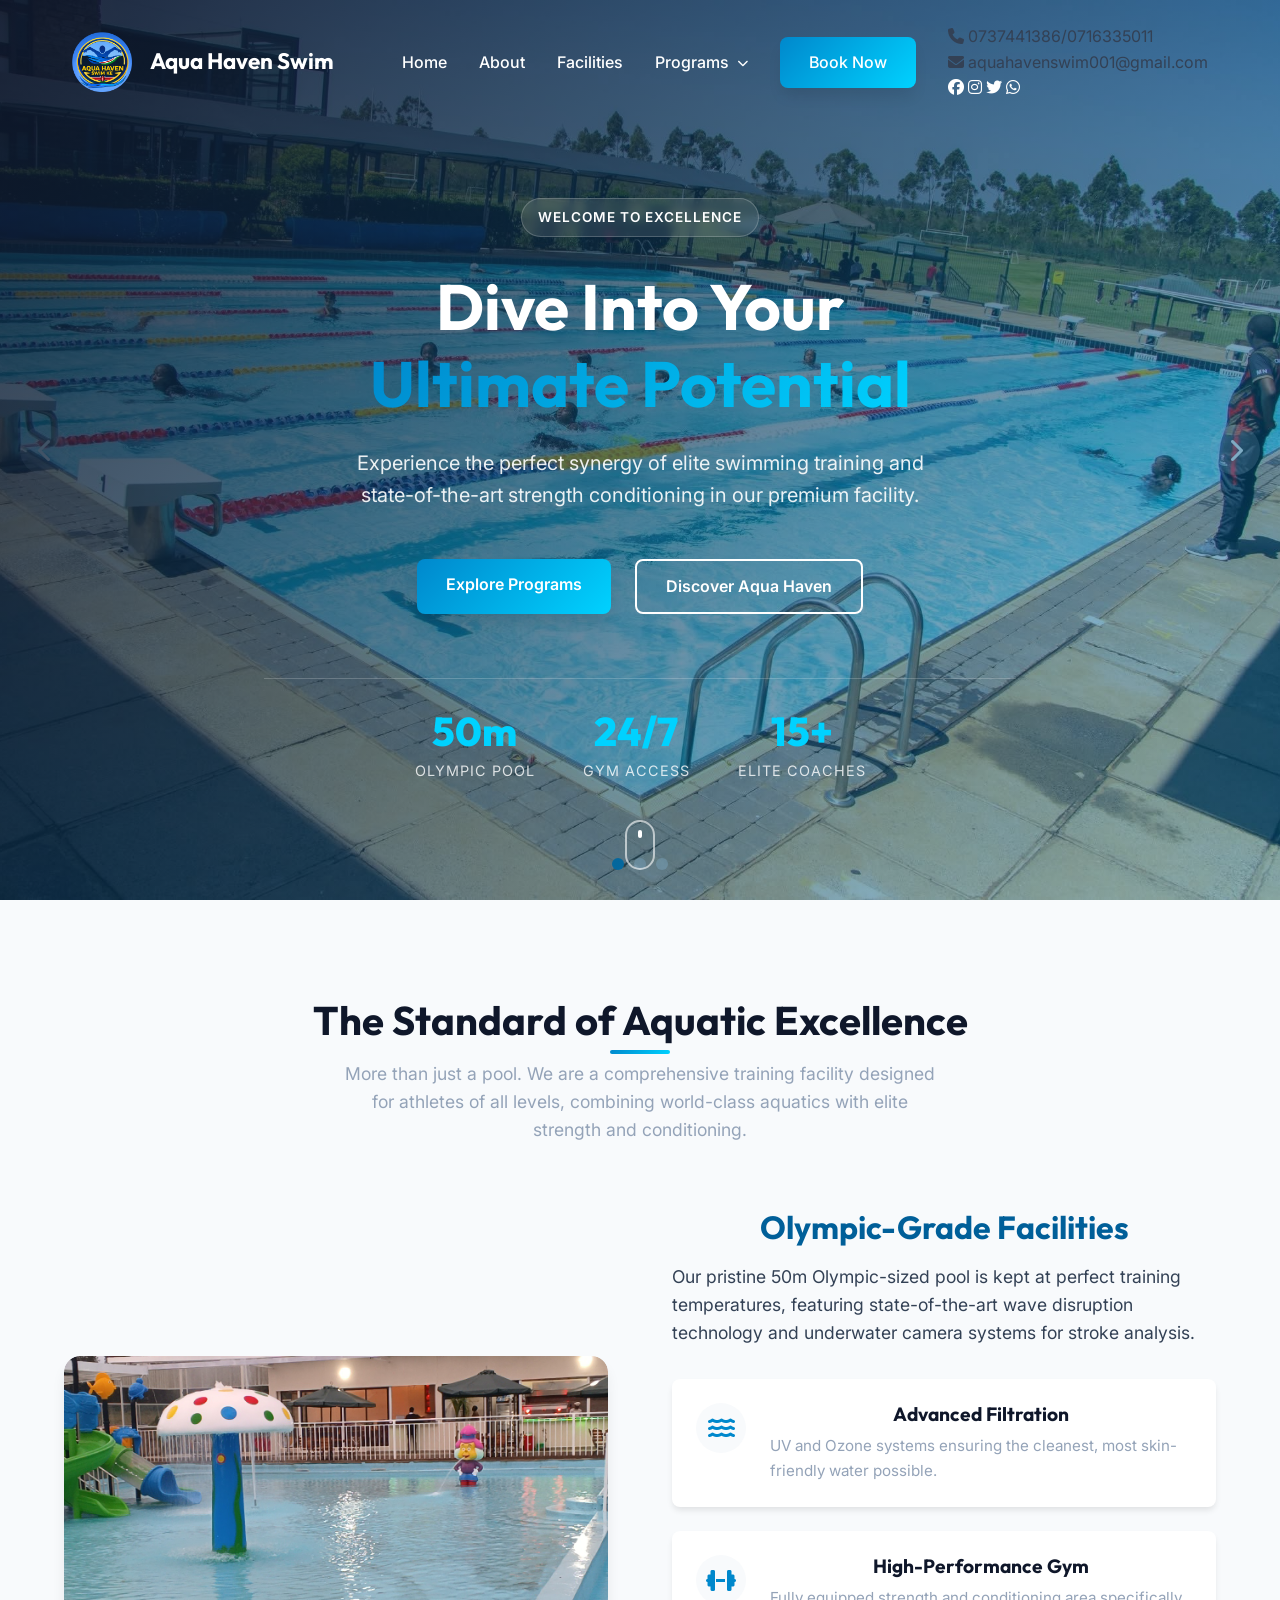
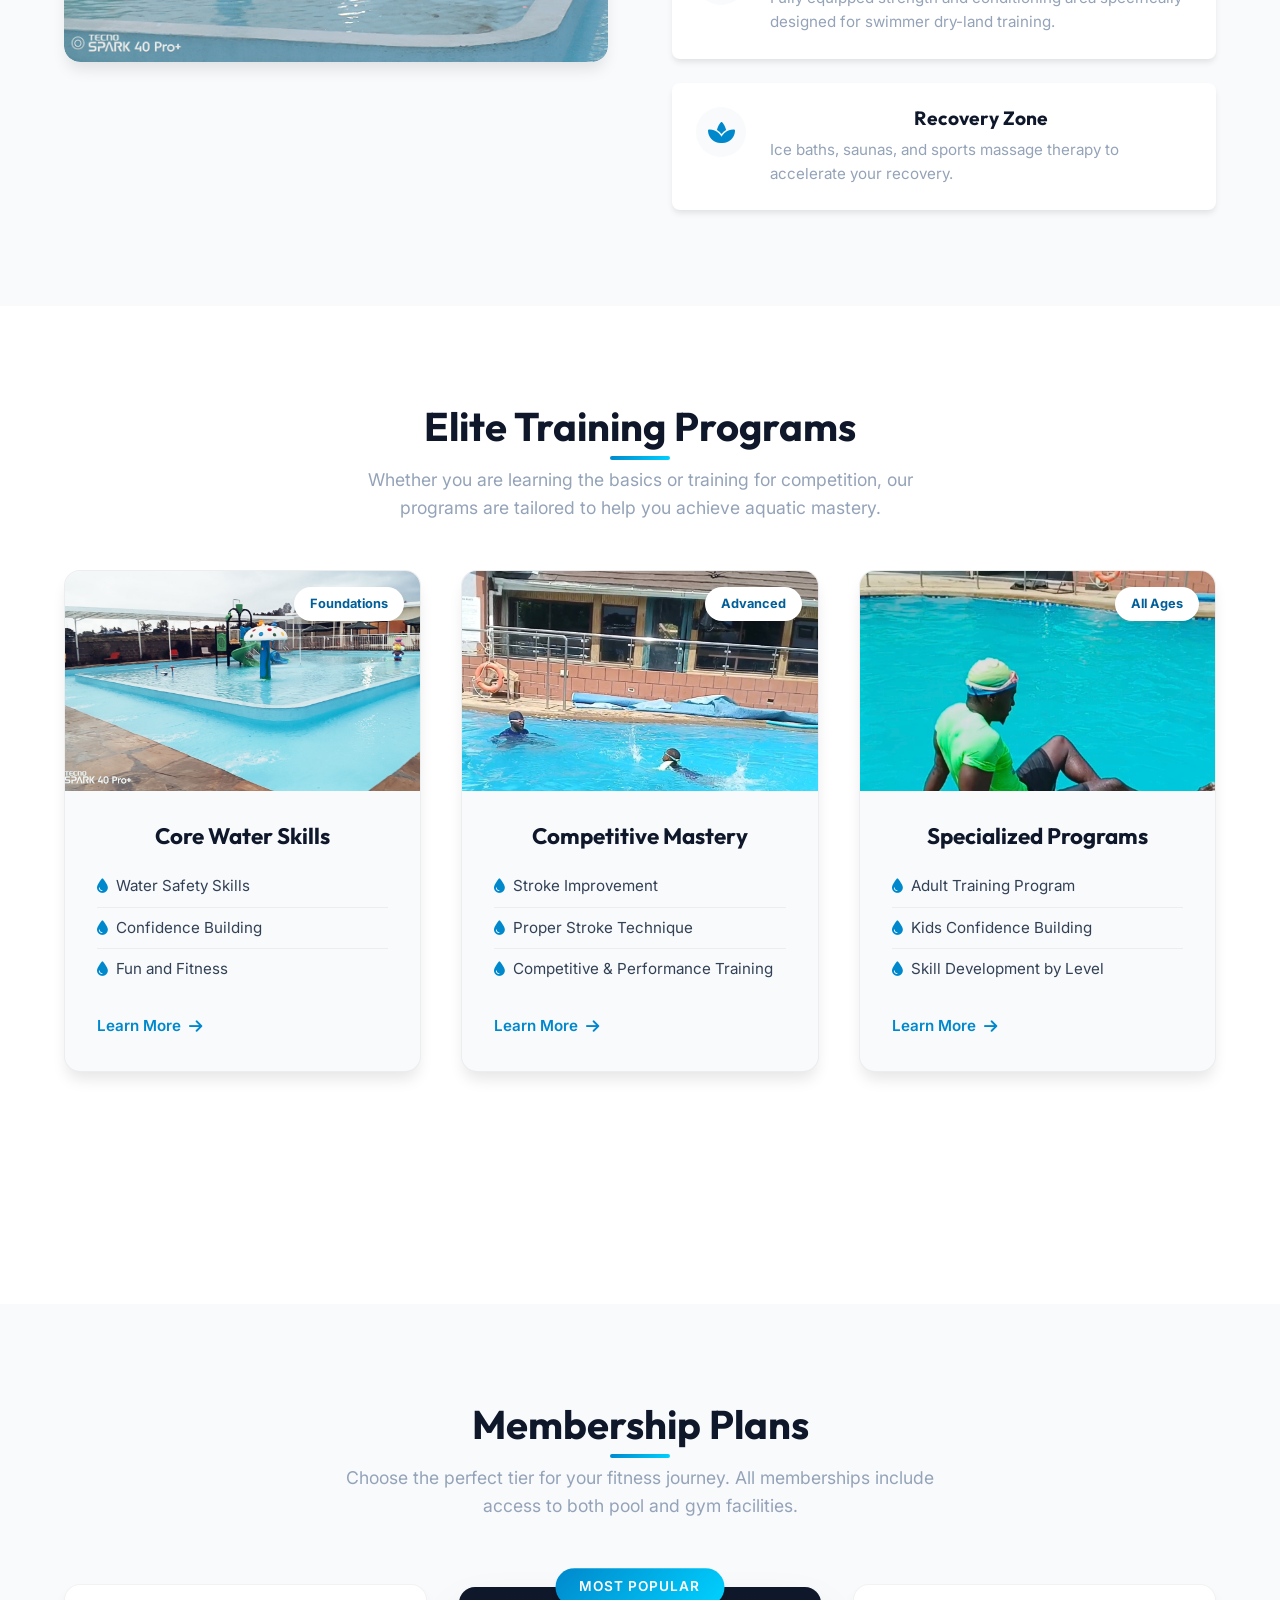
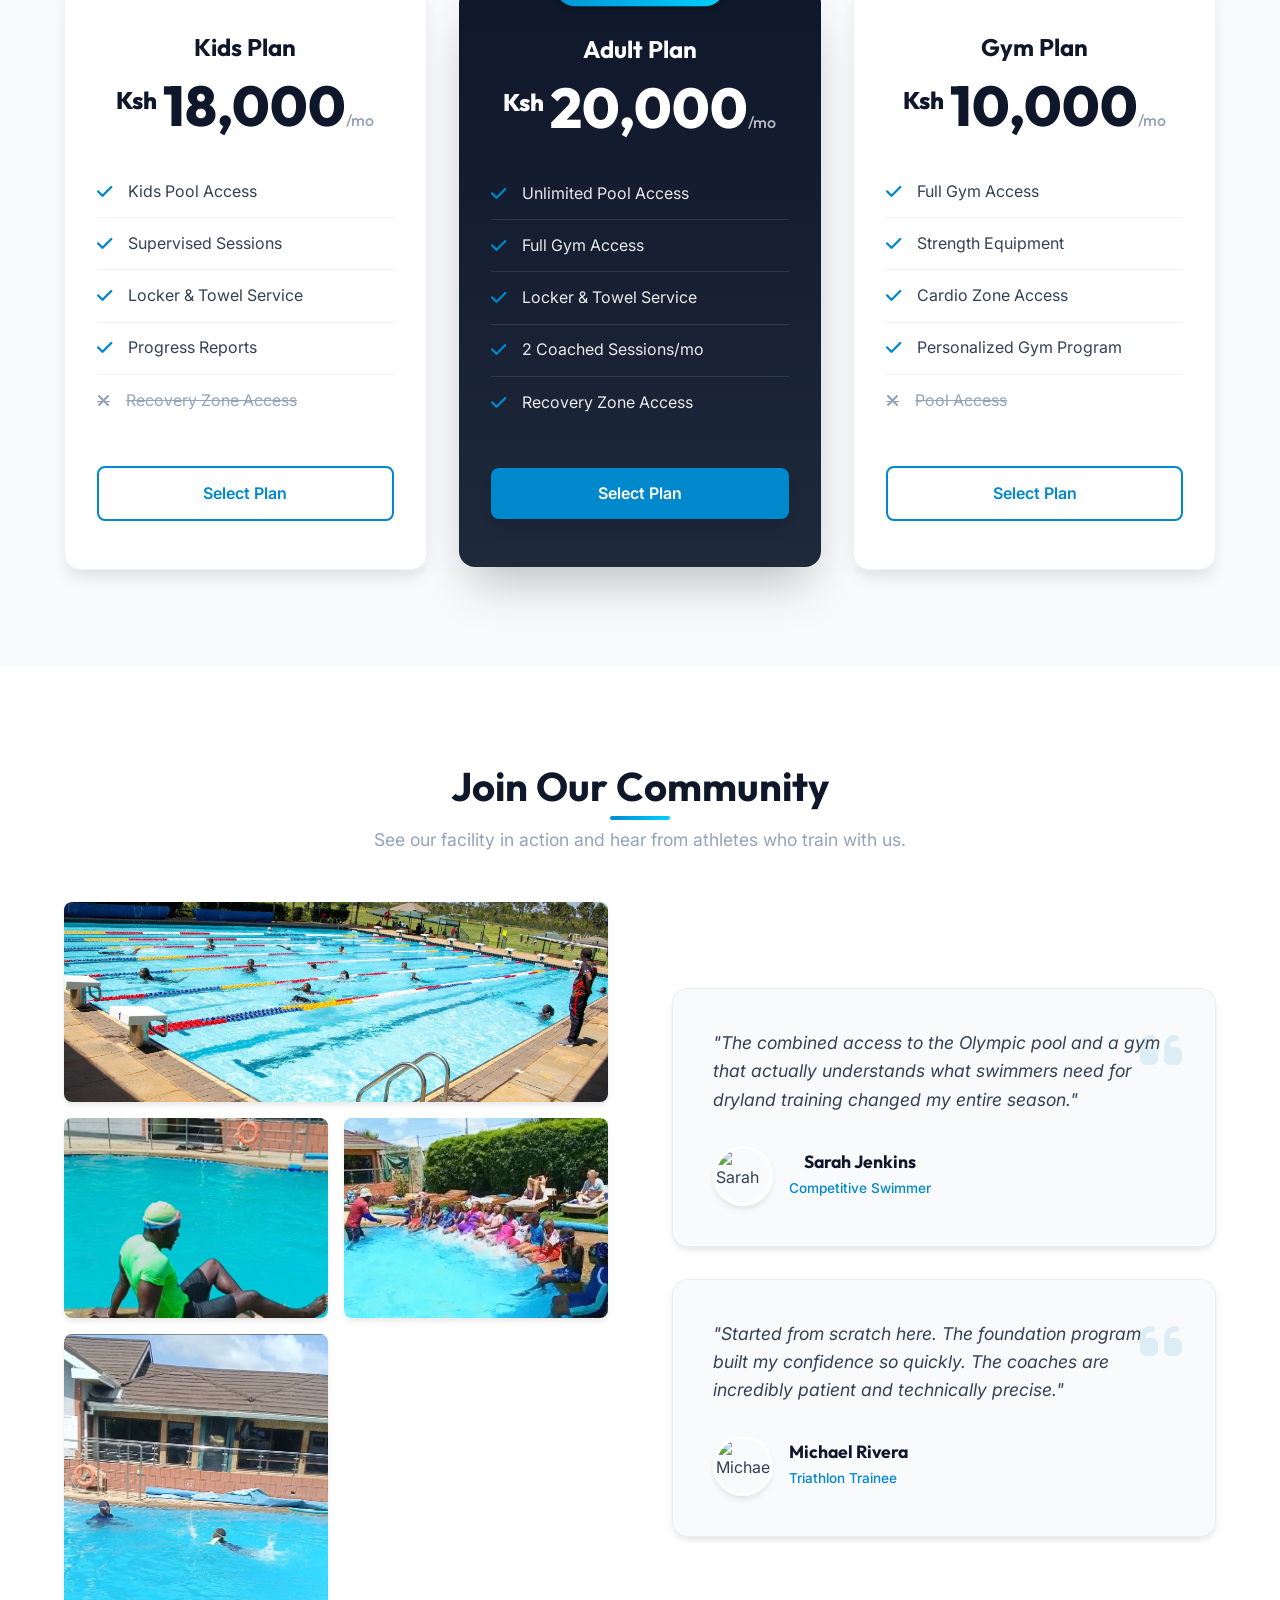
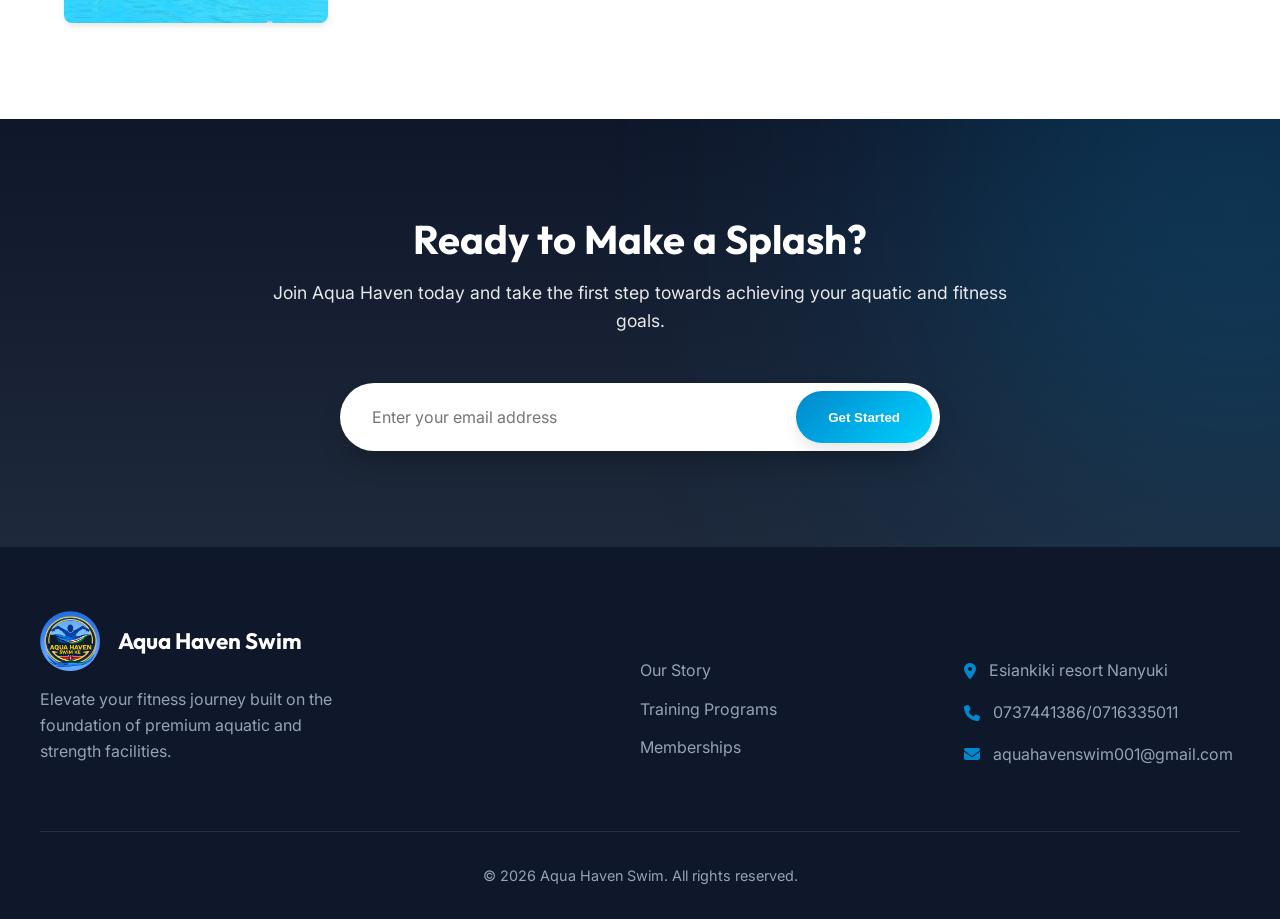
==== index.html @ 78cb9acc "feat: Revamp pricing plans in HTML and integrate newsletter signup with the booking modal in JavaScr" ====
<!doctype html>
<html lang="en">
  <head>
    <meta charset="UTF-8" />
    <meta name="viewport" content="width=device-width, initial-scale=1.0" />
    <title>Aqua Haven Swim & Gym | Premium Training Facility</title>
    <!-- Google Fonts: Inter & Outfit -->
    <link rel="preconnect" href="https://fonts.googleapis.com" />
    <link rel="preconnect" href="https://fonts.gstatic.com" crossorigin />
    <link
      href="https://fonts.googleapis.com/css2?family=Inter:wght@400;500;600&family=Outfit:wght@500;700;800&display=swap"
      rel="stylesheet"
    />
    <!-- Font Awesome for Icons -->
    <link
      rel="stylesheet"
      href="https://cdnjs.cloudflare.com/ajax/libs/font-awesome/6.4.0/css/all.min.css"
    />
    <!-- Main Stylesheet -->
    <link rel="stylesheet" href="style.css" />
    <link rel="stylesheet" href="modal.css" />
  </head>
  <body>
    <!-- Navigation -->
    <nav class="navbar">
      <div class="nav-container">
        <a href="index.html" class="logo">
          <img src="images/file_0000000071d0720cb99aed08f7c5b2e5.png" alt="Aqua Haven Swim Logo">
          <span class="logo-text">Aqua Haven Swim</span>
        </a>
        <ul class="nav-links">
          <li class="nav-item"><a href="#home">Home</a></li>
          <li class="nav-item"><a href="about.html">About</a></li>
          <li class="nav-item"><a href="facilities.html">Facilities</a></li>
          <li class="has-mega-menu nav-item">
            <a href="#programs"
              >Programs <i class="fa-solid fa-chevron-down nav-chevron"></i
            ></a>
            <div class="mega-menu">
              <div class="mega-menu-content">
                <ul class="mega-links">
                  <li>
                    <a href="water-safety.html"
                      ><i class="fa-solid fa-droplet"></i> Water safety
                      skills</a
                    >
                  </li>
                  <li>
                    <a href="stroke-improvement.html"
                      ><i class="fa-solid fa-arrow-trend-up"></i> Stroke
                      improvement</a
                    >
                  </li>
                  <li>
                    <a href="confidence-building.html"
                      ><i class="fa-solid fa-shield-halved"></i> Confidence
                      building</a
                    >
                  </li>
                  <li>
                    <a href="discipline-teamwork.html"
                      ><i class="fa-solid fa-users"></i> Discipline and
                      teamwork</a
                    >
                  </li>
                  <li>
                    <a href="fun-fitness.html"
                      ><i class="fa-solid fa-heart-pulse"></i> Fun and
                      fitness</a
                    >
                  </li>
                  <li>
                    <a href="comfort-quality.html"
                      ><i class="fa-solid fa-spa"></i> Comfort & Quality
                      Environment</a
                    >
                  </li>
                  <li>
                    <a href="competitive-training.html"
                      ><i class="fa-solid fa-medal"></i> Competitive &
                      Performance Training</a
                    >
                  </li>
                  <li>
                    <a
                     href="adult-training.html"
                      ><i class="fa-solid fa-person-swimming"></i> Adult
                      Training Program</a
                    >
                  </li>
                  <li>
                    <a href="kids-confidence.html"
                      ><i class="fa-solid fa-child"></i> Kids Confidence
                      Building</a
                    >
                  </li>
                  <li>
                    <a href="skill-development.html"
                      ><i class="fa-solid fa-layer-group"></i> Skill Development
                      by Level</a
                    >
                  </li>
                  <li>
                    <a href="proper-stroke.html"
                      ><i class="fa-solid fa-check-double"></i> Proper Stroke
                      Technique</a
                    >
                  </li>
                </ul>
              </div>
            </div>
          </li>
          <li class="nav-item"><a href="#contact" class="btn-primary">Book Now</a></li>
          
          <!-- Mobile Menu Footer (Visible only on mobile/active menu) -->
          <li class="mobile-menu-footer">
            <div class="mobile-contact-info">
              <p><i class="fa-solid fa-phone"></i> 0737441386/0716335011</p>
              <p><i class="fa-solid fa-envelope"></i> aquahavenswim001@gmail.com</p>
            </div>
            <div class="mobile-social-links">
              <a href="#" aria-label="Facebook"><i class="fa-brands fa-facebook"></i></a>
              <a href="#" aria-label="Instagram"><i class="fa-brands fa-instagram"></i></a>
              <a href="#" aria-label="Twitter"><i class="fa-brands fa-twitter"></i></a>
              <a href="#" aria-label="WhatsApp"><i class="fa-brands fa-whatsapp"></i></a>
            </div>
          </li>
        </ul>
        <div class="hamburger">
          <i class="fa-solid fa-bars"></i>
        </div>
      </div>
    </nav>

    <!-- Main Content Area -->
    <main>
      <!-- Hero Section -->
      <section id="home" class="hero">
        <!-- Carousel Background -->
        <div class="hero-carousel">
          <div class="carousel-inner">
            <div class="carousel-item active">
              <img
                src="images/FB_IMG_1768071086183.jpg (1).jpeg"
                alt="Aqua Haven Pool"
              />
            </div>
            <div class="carousel-item">
              <img
                src="images/IMG_20251221_182208_4.jpg (1).jpeg"
                alt="Kids Swimming Lessons"
              />
            </div>
            <div class="carousel-item">
              <img
                src="images/IMG_20260225_192330_986.jpg.jpeg"
                alt="Pool Area View"
              />
            </div>
          </div>

          <!-- Carousel Controls -->
          <button class="carousel-control prev" aria-label="Previous slide">
            <i class="fa-solid fa-chevron-left"></i>
          </button>
          <button class="carousel-control next" aria-label="Next slide">
            <i class="fa-solid fa-chevron-right"></i>
          </button>

          <!-- Carousel Indicators -->
          <div class="carousel-indicators">
            <span class="indicator active" data-slide="0"></span>
            <span class="indicator" data-slide="1"></span>
            <span class="indicator" data-slide="2"></span>
          </div>
        </div>

        <div class="hero-overlay"></div>
        <div class="container hero-content">
          <span class="badge">Welcome to Excellence</span>
          <h1 class="hero-title">
            Dive Into Your <br /><span class="highlight"
              >Ultimate Potential</span
            >
          </h1>
          <p class="hero-subtitle">
            Experience the perfect synergy of elite swimming training and
            state-of-the-art strength conditioning in our premium facility.
          </p>
          <div class="hero-cta">
            <a href="#programs" class="btn-primary">Explore Programs</a>
            <a href="#about" class="btn-outline">Discover Aqua Haven</a>
          </div>

          <div class="hero-stats">
            <div class="stat-item">
              <span class="stat-number">50m</span>
              <span class="stat-label">Olympic Pool</span>
            </div>
            <div class="stat-item">
              <span class="stat-number">24/7</span>
              <span class="stat-label">Gym Access</span>
            </div>
            <div class="stat-item">
              <span class="stat-number">15+</span>
              <span class="stat-label">Elite Coaches</span>
            </div>
          </div>
        </div>

        <div class="scroll-indicator">
          <a href="#about" aria-label="Scroll to About section">
            <div class="mouse">
              <div class="wheel"></div>
            </div>
          </a>
        </div>
      </section>

      <!-- About Us & Amenities Section -->
      <section id="about" class="section-padding">
        <div class="container">
          <div class="text-center-box">
            <h2 class="section-title">The Standard of Aquatic Excellence</h2>
            <p class="section-subtitle">
              More than just a pool. We are a comprehensive training facility
              designed for athletes of all levels, combining world-class
              aquatics with elite strength and conditioning.
            </p>
          </div>

          <div class="about-grid">
            <div class="about-image shine-effect">
              <img
                src="images/IMG_20251221_182208_4.jpg (1).jpeg"
                alt="Olympic-Grade Facilities"
              />
            </div>
            <div class="about-content">
              <h3>Olympic-Grade Facilities</h3>
              <p>
                Our pristine 50m Olympic-sized pool is kept at perfect training
                temperatures, featuring state-of-the-art wave disruption
                technology and underwater camera systems for stroke analysis.
              </p>

              <div class="feature-list">
                <div class="feature-item">
                  <div class="feature-icon">
                    <i class="fa-solid fa-water"></i>
                  </div>
                  <div class="feature-text">
                    <h4>Advanced Filtration</h4>
                    <p>
                      UV and Ozone systems ensuring the cleanest, most
                      skin-friendly water possible.
                    </p>
                  </div>
                </div>
                <div class="feature-item">
                  <div class="feature-icon">
                    <i class="fa-solid fa-dumbbell"></i>
                  </div>
                  <div class="feature-text">
                    <h4>High-Performance Gym</h4>
                    <p>
                      Fully equipped strength and conditioning area specifically
                      designed for swimmer dry-land training.
                    </p>
                  </div>
                </div>
                <div class="feature-item">
                  <div class="feature-icon">
                    <i class="fa-solid fa-spa"></i>
                  </div>
                  <div class="feature-text">
                    <h4>Recovery Zone</h4>
                    <p>
                      Ice baths, saunas, and sports massage therapy to
                      accelerate your recovery.
                    </p>
                  </div>
                </div>
              </div>
            </div>
          </div>
        </div>
      </section>

      <!-- Training Programs Section -->
      <section id="programs" class="section-padding bg-light">
        <div class="container">
          <div class="text-center-box">
            <h2 class="section-title">Elite Training Programs</h2>
            <p class="section-subtitle">
              Whether you are learning the basics or training for competition,
              our programs are tailored to help you achieve aquatic mastery.
            </p>
          </div>

          <div class="cards-grid">
            <!-- Core Skills Card -->
            <div class="service-card">
              <div class="card-image">
                <img
                  src="images/IMG_20251222_081431_867.jpg.jpeg"
                  alt="Core Water Skills"
                />
                <div class="card-badge">Foundations</div>
              </div>
              <div class="card-content">
                <h3>Core Water Skills</h3>
                <ul class="program-list">
                  <li>
                    <i class="fa-solid fa-droplet"></i> Water Safety Skills
                  </li>
                  <li>
                    <i class="fa-solid fa-droplet"></i> Confidence Building
                  </li>
                  <li><i class="fa-solid fa-droplet"></i> Fun and Fitness</li>
                </ul>
                <a href="#contact" class="card-link"
                  >Learn More <i class="fa-solid fa-arrow-right"></i
                ></a>
              </div>
            </div>

            <!-- Performance & Competition Card -->
            <div class="service-card">
              <div class="card-image">
                <img
                  src="images/IMG_20260225_192308_401.jpg.jpeg"
                  alt="Performance Training"
                />
                <div class="card-badge">Advanced</div>
              </div>
              <div class="card-content">
                <h3>Competitive Mastery</h3>
                <ul class="program-list">
                  <li>
                    <i class="fa-solid fa-droplet"></i> Stroke Improvement
                  </li>
                  <li>
                    <i class="fa-solid fa-droplet"></i> Proper Stroke Technique
                  </li>
                  <li>
                    <i class="fa-solid fa-droplet"></i> Competitive &
                    Performance Training
                  </li>
                </ul>
                <a href="#contact" class="card-link"
                  >Learn More <i class="fa-solid fa-arrow-right"></i
                ></a>
              </div>
            </div>

            <!-- Specialized Portfolios Card -->
            <div class="service-card">
              <div class="card-image">
                <img
                  src="images/IMG_20251227_195157_269.jpg.jpeg"
                  alt="Specialized Programs"
                />
                <div class="card-badge">All Ages</div>
              </div>
              <div class="card-content">
                <h3>Specialized Programs</h3>
                <ul class="program-list">
                  <li>
                    <i class="fa-solid fa-droplet"></i> Adult Training Program
                  </li>
                  <li>
                    <i class="fa-solid fa-droplet"></i> Kids Confidence Building
                  </li>
                  <li>
                    <i class="fa-solid fa-droplet"></i> Skill Development by
                    Level
                  </li>
                </ul>
                <a href="#contact" class="card-link"
                  >Learn More <i class="fa-solid fa-arrow-right"></i
                ></a>
              </div>
            </div>
          </div>

          <!-- Program Highlights (Full Width Banner Style) -->
          <div class="program-highlights fade-up-element">
            <div class="highlights-content">
              <h4>
                <i class="fa-solid fa-shield-halved"></i> Comfort & Quality
                Environment
              </h4>
              <h4><i class="fa-solid fa-users"></i> Discipline and Teamwork</h4>
            </div>
          </div>
        </div>
      </section>

      <!-- Memberships Section -->
      <section id="memberships" class="section-padding">
        <div class="container">
          <div class="text-center-box">
            <h2 class="section-title">Membership Plans</h2>
            <p class="section-subtitle">
              Choose the perfect tier for your fitness journey. All memberships
              include access to both pool and gym facilities.
            </p>
          </div>

          <div class="pricing-grid">
            <!-- Pricing Card 1 -->
            <div class="pricing-card">
              <div class="pricing-header">
                <h3>Kids Plan</h3>
                <div class="price">
                  <span class="currency">Ksh </span>18,000<span class="period"
                    >/mo</span
                  >
                </div>
              </div>
              <ul class="pricing-features">
                <li><i class="fa-solid fa-check"></i> Kids Pool Access</li>
                <li><i class="fa-solid fa-check"></i> Supervised Sessions</li>
                <li>
                  <i class="fa-solid fa-check"></i> Locker & Towel Service
                </li>
                <li>
                  <i class="fa-solid fa-check"></i> Progress Reports
                </li>
                <li class="disabled">
                  <i class="fa-solid fa-xmark"></i> Recovery Zone Access
                </li>
              </ul>
              <a href="#contact" class="btn-outline">Select Plan</a>
            </div>

            <!-- Pricing Card 2 (Popular) -->
            <div class="pricing-card popular">
              <div class="popular-badge">Most Popular</div>
              <div class="pricing-header">
                <h3>Adult Plan</h3>
                <div class="price">
                  <span class="currency">Ksh </span>20,000<span class="period"
                    >/mo</span
                  >
                </div>
              </div>
              <ul class="pricing-features">
                <li><i class="fa-solid fa-check"></i> Unlimited Pool Access</li>
                <li><i class="fa-solid fa-check"></i> Full Gym Access</li>
                <li>
                  <i class="fa-solid fa-check"></i> Locker & Towel Service
                </li>
                <li><i class="fa-solid fa-check"></i> 2 Coached Sessions/mo</li>
                <li><i class="fa-solid fa-check"></i> Recovery Zone Access</li>
              </ul>
              <a href="#contact" class="btn-primary">Select Plan</a>
            </div>

            <!-- Pricing Card 3 -->
            <div class="pricing-card">
              <div class="pricing-header">
                <h3>Gym Plan</h3>
                <div class="price">
                  <span class="currency">Ksh </span>10,000<span class="period"
                    >/mo</span
                  >
                </div>
              </div>
              <ul class="pricing-features">
                <li><i class="fa-solid fa-check"></i> Full Gym Access</li>
                <li><i class="fa-solid fa-check"></i> Strength Equipment</li>
                <li>
                  <i class="fa-solid fa-check"></i> Cardio Zone Access
                </li>
                <li>
                  <i class="fa-solid fa-check"></i> Personalized Gym Program
                </li>
                <li class="disabled">
                  <i class="fa-solid fa-xmark"></i> Pool Access
                </li>
              </ul>
              <a href="#contact" class="btn-outline">Select Plan</a>
            </div>
          </div>
        </div>
      </section>

      <!-- Gallery & Testimonials Section -->
      <section id="community" class="section-padding bg-light">
        <div class="container">
          <div class="text-center-box">
            <h2 class="section-title">Join Our Community</h2>
            <p class="section-subtitle">
              See our facility in action and hear from athletes who train with
              us.
            </p>
          </div>

          <div class="community-grid">
            <!-- Gallery Side -->
            <div class="gallery">
              <div class="gallery-item item-1">
                <img
                  src="images/FB_IMG_1768071086183.jpg.jpeg"
                  alt="Swimming Race"
                />
              </div>
              <div class="gallery-item item-2">
                <img
                  src="images/IMG_20251227_195157_269.jpg.jpeg"
                  alt="Man in neon green shirt"
                />
              </div>
              <div class="gallery-item item-3">
                <img
                  src="images/IMG_20260225_192330_986.jpg.jpeg"
                  alt="Kids splashing feet"
                />
              </div>
              <div class="gallery-item item-4">
                <img
                  src="images/IMG_20260225_192308_401.jpg.jpeg"
                  alt="Children swimming"
                />
              </div>
            </div>

            <!-- Testimonials Side -->
            <div class="testimonials">
              <div class="testimonial-card">
                <div class="quote-icon">
                  <i class="fa-solid fa-quote-left"></i>
                </div>
                <p class="testimonial-text">
                  "The combined access to the Olympic pool and a gym that
                  actually understands what swimmers need for dryland training
                  changed my entire season."
                </p>
                <div class="testimonial-author">
                  <div class="author-avatar">
                    <img
                      src="https://images.unsplash.com/photo-1438761681033-6461ffad8d80?ixlib=rb-4.0.3&auto=format&fit=crop&w=150&q=80"
                      alt="Sarah J."
                    />
                  </div>
                  <div class="author-info">
                    <h4>Sarah Jenkins</h4>
                    <span>Competitive Swimmer</span>
                  </div>
                </div>
              </div>

              <div class="testimonial-card">
                <div class="quote-icon">
                  <i class="fa-solid fa-quote-left"></i>
                </div>
                <p class="testimonial-text">
                  "Started from scratch here. The foundation program built my
                  confidence so quickly. The coaches are incredibly patient and
                  technically precise."
                </p>
                <div class="testimonial-author">
                  <div class="author-avatar">
                    <img
                      src="https://images.unsplash.com/photo-1500648767791-00dcc994a43e?ixlib=rb-4.0.3&auto=format&fit=crop&w=150&q=80"
                      alt="Michael R."
                    />
                  </div>
                  <div class="author-info">
                    <h4>Michael Rivera</h4>
                    <span>Triathlon Trainee</span>
                  </div>
                </div>
              </div>
            </div>
          </div>
        </div>
      </section>

      <!-- Call to Action Section -->
      <section id="contact" class="cta-section">
        <div class="container text-center">
          <h2>Ready to Make a Splash?</h2>
          <p>
            Join Aqua Haven today and take the first step towards achieving your
            aquatic and fitness goals.
          </p>
          <form class="newsletter-form" id="newsletterForm">
            <input
              type="email"
              id="newsletterEmail"
              placeholder="Enter your email address"
              required
            />
            <button type="submit" class="btn-primary">Get Started</button>
          </form>
        </div>
      </section>

      <!-- Sections will go here -->
    </main>

    <!-- Footer -->
    <footer>
      <div class="footer-content">
        <div class="footer-brand">
          <a href="index.html" class="logo">
            <img src="images/file_0000000071d0720cb99aed08f7c5b2e5.png" alt="Aqua Haven Swim Logo">
            <span class="logo-text">Aqua Haven Swim</span>
          </a>
          <p>
            Elevate your fitness journey built on the foundation of premium
            aquatic and strength facilities.
          </p>
        </div>
        <div class="footer-links">
          <h4>Quick Links</h4>
          <ul>
            <li><a href="#about">Our Story</a></li>
            <li><a href="#programs">Training Programs</a></li>
            <li><a href="#memberships">Memberships</a></li>
          </ul>
        </div>
        <div class="footer-contact">
          <h4>Contact Us</h4>
          <p>
            <i class="fa-solid fa-location-dot"></i> Esiankiki resort Nanyuki
          </p>
          <p><i class="fa-solid fa-phone"></i> 0737441386/0716335011</p>
          <p><i class="fa-solid fa-envelope"></i> aquahavenswim001@gmail.com</p>
        </div>
      </div>
      <div class="footer-bottom">
        <p>&copy; 2026 Aqua Haven Swim. All rights reserved.</p>
      </div>
    </footer>

    <!-- Modal Backdrop & Container -->
    <div id="bookingModal" class="modal-overlay hidden">
      <div class="modal-dialog">
        <button class="modal-close" aria-label="Close modal">
          <i class="fa-solid fa-times"></i>
        </button>

        <div class="modal-header">
          <h2>Book a Session</h2>
          <div class="modal-progress">
            <div class="progress-step active" data-step="1">1</div>
            <div class="progress-line"></div>
            <div class="progress-step" data-step="2">2</div>
            <div class="progress-line"></div>
            <div class="progress-step" data-step="3">3</div>
          </div>
        </div>

        <div class="modal-body">
          <!-- Step 1: Personal Details -->
          <div class="form-step active" id="step1">
            <h3>Personal Details</h3>
            <p class="step-subtitle">
              Please provide your contact information to get started.
            </p>
            <div class="form-group">
              <label for="fullName">Full Name</label>
              <input
                type="text"
                id="fullName"
                placeholder="John Doe"
                required
              />
              <span class="error-message">Name is required</span>
            </div>
            <div class="form-group">
              <label for="emailAddr">Email Address</label>
              <input
                type="email"
                id="emailAddr"
                placeholder="john@example.com"
                required
              />
              <span class="error-message">Valid email is required</span>
            </div>
            <div class="form-group">
              <label for="phoneNum">Phone Number</label>
              <input
                type="tel"
                id="phoneNum"
                placeholder="+1 (555) 000-0000"
                required
              />
              <span class="error-message">Phone number is required</span>
            </div>
            <div class="form-actions right">
              <button type="button" class="btn-primary btn-next">
                Next Step <i class="fa-solid fa-arrow-right"></i>
              </button>
            </div>
          </div>

          <!-- Step 2: Program & Date Selection -->
          <div class="form-step hidden" id="step2">
            <h3>Select Program & Date</h3>
            <p class="step-subtitle">What would you like to train and when?</p>
            <div class="form-group">
              <label for="programSelect">Training Program</label>
              <select id="programSelect" required>
                <option value="">-- Select a Program --</option>
                <option value="water-safety">Water Safety Skills</option>
                <option value="confidence">Confidence Building</option>
                <option value="fun-fitness">Fun and Fitness</option>
                <option value="stroke-improvement">Stroke Improvement</option>
                <option value="competitive">Competitive Training</option>
                <option value="adult">Adult Training</option>
                <option value="kids">Kids Training</option>
              </select>
              <span class="error-message">Please select a program</span>
            </div>
            <div class="form-group">
              <label for="startDate">Select Start Date</label>
              <input type="date" id="startDate" required />
              <span class="error-message">Please choose a start date</span>
            </div>
            <div class="form-group">
              <label for="specialRequests"
                >Any special requests? (Optional)</label
              >
              <textarea
                id="specialRequests"
                rows="3"
                placeholder="Tell us about your current swimming level or any medical conditions we should know about."
              ></textarea>
            </div>
            <div class="form-actions split">
              <button type="button" class="btn-outline btn-prev">
                <i class="fa-solid fa-arrow-left"></i> Back
              </button>
              <button type="button" class="btn-primary btn-next">
                Proceed to Payment <i class="fa-solid fa-arrow-right"></i>
              </button>
            </div>
          </div>

          <!-- Step 3: Payment Details -->
          <div class="form-step hidden" id="step3">
            <h3>Payment Information</h3>
            <p class="step-subtitle">
              Please select your preferred payment method.
            </p>

            <div class="payment-methods">
              <label class="payment-option">
                <input
                  type="radio"
                  name="paymentMethod"
                  value="mpesa"
                  checked
                />
                <div class="payment-card">
                  <i class="fa-solid fa-mobile-screen"></i>
                  <span>M-Pesa / Mobile Money</span>
                </div>
              </label>
              <label class="payment-option">
                <input type="radio" name="paymentMethod" value="card" />
                <div class="payment-card">
                  <i class="fa-regular fa-credit-card"></i>
                  <span>Credit/Debit Card</span>
                </div>
              </label>
              <label class="payment-option">
                <input type="radio" name="paymentMethod" value="cash" />
                <div class="payment-card">
                  <i class="fa-solid fa-money-bill-wave"></i>
                  <span>Pay at Facility</span>
                </div>
              </label>
            </div>

            <div class="payment-instructions" id="mpesaInstructions">
              <div class="instruction-box">
                <h4>M-Pesa Instructions</h4>
                <p>1. Go to M-Pesa Menu</p>
                <p>2. Select Lipa na M-Pesa -> Buy Goods and Services</p>
                <p>3. Enter Till Number: <strong>123456</strong></p>
                <p>4. Upon completion, enter your transaction code below:</p>
              </div>
              <div class="form-group mt-3">
                <input
                  type="text"
                  id="transactionCode"
                  placeholder="Enter Transaction Code (e.g. QAB12C34)"
                />
              </div>
            </div>

            <div class="form-actions split">
              <button type="button" class="btn-outline btn-prev">
                <i class="fa-solid fa-arrow-left"></i> Back
              </button>
              <button type="button" class="btn-primary" id="submitBooking">
                Confirm Booking <i class="fa-solid fa-check"></i>
              </button>
            </div>
          </div>

          <!-- Success State -->
          <div class="form-step hidden" id="stepSuccess">
            <div class="success-message">
              <div class="success-icon">
                <i class="fa-solid fa-circle-check"></i>
              </div>
              <h3>Booking Confirmed!</h3>
              <p>
                Thank you for choosing Aqua Haven Swim. We've sent a calendar
                invitation and confirmation to your email.
              </p>
              <button type="button" class="btn-primary mt-4 modal-close-btn">
                Return to Home
              </button>
            </div>
          </div>
        </div>
      </div>
    </div>

    <!-- Main JavaScript -->
    <script src="main.js"></script>
  </body>
</html>
---- style.css ----
/* 
========================================
   Aqua Haven - Premium Design System
========================================
*/

:root {
  /* Color Palette */
  --color-primary: #0088cc; /* Vibrant Aqua */
  --color-primary-dark: #005f99; /* Deep Blue */
  --color-secondary: #00d2ff; /* Electric Cyan */
  --color-dark: #0f172a; /* Rich Navy/Slate for Dark Mode feel */
  --color-dark-light: #1e293b; /* Slightly lighter slate */
  --color-light: #f8fafc; /* Off-white background */
  --color-white: #ffffff;
  --color-text: #334155; /* Slate text */
  --color-text-light: #94a3b8; /* Muted text */

  /* Typography */
  --font-heading: "Outfit", sans-serif;
  --font-body: "Inter", sans-serif;

  /* Spacing & Layout */
  --section-padding: 6rem 2rem;
  --container-width: 1200px;
  --border-radius: 16px;
  --border-radius-sm: 8px;

  /* Transitions & Shadows */
  --transition-fast: 0.2s ease;
  --transition-normal: 0.3s cubic-bezier(0.4, 0, 0.2, 1);
  --transition-slow: 0.5s cubic-bezier(0.4, 0, 0.2, 1);
  --shadow-sm: 0 4px 6px -1px rgba(0, 0, 0, 0.1);
  --shadow-md: 0 10px 15px -3px rgba(0, 0, 0, 0.1);
  --shadow-glass: 0 8px 32px 0 rgba(0, 0, 0, 0.15);

  /* Gradients */
  --gradient-primary: linear-gradient(
    135deg,
    var(--color-primary) 0%,
    var(--color-secondary) 100%
  );
  --gradient-dark: linear-gradient(
    to bottom,
    var(--color-dark) 0%,
    var(--color-dark-light) 100%
  );
}

/* ========================================
   Reset & Base Styles
======================================== */
*,
*::before,
*::after {
  margin: 0;
  padding: 0;
  box-sizing: border-box;
}

html {
  scroll-behavior: smooth;
}

body {
  font-family: var(--font-body);
  font-size: 1rem;
  line-height: 1.6;
  color: var(--color-text);
  background-color: var(--color-light);
  overflow-x: hidden;
}

h1,
h2,
h3,
h4,
h5,
h6 {
  font-family: var(--font-heading);
  color: var(--color-dark);
  line-height: 1.2;
  text-align: center;
}

a {
  text-decoration: none;
  color: inherit;
  transition: color var(--transition-fast);
}

ul {
  list-style: none;
}

img {
  max-width: 100%;
  height: auto;
  display: block;
}

/* ========================================
   Utility Classes
======================================== */
.container {
  width: 100%;
  max-width: var(--container-width);
  margin: 0 auto;
  padding: 0 1.5rem;
}

.section-title {
  text-align: center;
  font-size: 2.5rem;
  margin-bottom: 1rem;
  position: relative;
  display: block;
}

.section-title::after {
  content: "";
  position: absolute;
  bottom: -10px;
  left: 50%;
  transform: translateX(-50%);
  width: 60px;
  height: 4px;
  background: var(--gradient-primary);
  border-radius: 2px;
}

.section-subtitle {
  text-align: center;
  color: var(--color-text-light);
  max-width: 600px;
  margin: 0 auto 3rem;
  font-size: 1.1rem;
}

.btn-primary {
  display: inline-block;
  padding: 0.8rem 1.8rem;
  background: var(--gradient-primary);
  color: var(--color-white);
  font-weight: 600;
  border-radius: var(--border-radius-sm);
  box-shadow: var(--shadow-md);
  transition:
    transform var(--transition-fast),
    box-shadow var(--transition-fast);
  border: none;
  cursor: pointer;
}

.btn-primary:hover {
  transform: translateY(-2px);
  box-shadow: 0 15px 20px -3px rgba(0, 136, 204, 0.3);
  color: var(--color-white);
}

.btn-outline {
  display: inline-block;
  padding: 0.8rem 1.8rem;
  background: transparent;
  color: var(--color-primary);
  font-weight: 600;
  border: 2px solid var(--color-primary);
  border-radius: var(--border-radius-sm);
  transition: all var(--transition-fast);
}

.btn-outline:hover {
  background: var(--color-primary);
  color: var(--color-white);
}

/* ========================================
   Navigation
======================================== */
.navbar {
  position: fixed;
  top: 0;
  width: 100%;
  padding: 1.5rem 0;
  z-index: 1000;
  transition: all var(--transition-normal);
}

.navbar.scrolled {
  padding: 1rem 0;
  background: rgba(255, 255, 255, 0.9);
  -webkit-backdrop-filter: blur(10px);
  backdrop-filter: blur(10px);
  box-shadow: var(--shadow-sm);
}

.nav-container {
  max-width: var(--container-width);
  margin: 0 auto;
  padding: 0 2rem;
  display: flex;
  justify-content: space-between;
  align-items: center;
}

.logo {
  display: flex;
  align-items: center;
  gap: 10px;
  height: 60px; /* Fixed height for navbar */
}

.logo img {
  max-height: 100%;
  width: auto;
  display: block;
}

.logo-text {
  font-family: var(--font-heading);
  font-weight: 700;
  font-size: 1.4rem;
  color: var(--color-white);
  margin-left: 0.5rem;
  transition: color var(--transition-normal);
}

.navbar.scrolled .logo .logo-text,
.navbar.scrolled .nav-links a {
  color: var(--color-dark);
}

.nav-links a.active {
  color: var(--color-secondary) !important;
  font-weight: 700;
}

.navbar.scrolled .nav-links a.active {
  color: var(--color-primary) !important;
}

.nav-links {
  display: flex;
  align-items: center;
  gap: 2rem;
}

.nav-links a {
  font-weight: 500;
  color: var(--color-white); /* White when at top (over hero image) */
  position: relative;
}

.navbar.scrolled .nav-links a:not(.btn-primary) {
  color: var(--color-text);
}

.nav-links a:not(.btn-primary)::after {
  content: "";
  position: absolute;
  bottom: -5px;
  left: 0;
  width: 0;
  height: 2px;
  background: var(--color-primary);
  transition: width var(--transition-fast);
}

.nav-links a:not(.btn-primary):hover::after {
  width: 100%;
}

/* Mega Menu */
.has-mega-menu {
  position: relative;
}

.nav-chevron {
  font-size: 0.7rem;
  margin-left: 0.3rem;
  transition: transform var(--transition-fast);
  vertical-align: middle;
}

.has-mega-menu:hover .nav-chevron {
  transform: rotate(180deg);
}

.has-mega-menu::after {
  content: "";
  position: absolute;
  bottom: -30px;
  left: 0;
  right: 0;
  height: 30px;
}

.mega-menu {
  position: absolute;
  top: calc(100% + 20px);
  left: 50%;
  transform: translateX(-50%) translateY(15px);
  width: 650px;
  background: var(--color-white);
  border-radius: var(--border-radius-sm);
  box-shadow: var(--shadow-glass);
  padding: 2rem;
  opacity: 0;
  visibility: hidden;
  transition: all var(--transition-normal);
  pointer-events: none;
  z-index: 1000;
  border-top: 4px solid var(--color-primary);
}

.has-mega-menu:hover .mega-menu {
  opacity: 1;
  visibility: visible;
  transform: translateX(-50%) translateY(0);
  pointer-events: auto;
}

.mega-links {
  display: grid;
  grid-template-columns: 1fr 1fr;
  gap: 1.2rem 2rem;
}

.mega-links li {
  margin: 0;
}

.mega-links a {
  display: flex;
  align-items: center;
  gap: 0.8rem;
  color: var(--color-dark) !important;
  font-size: 0.95rem;
  font-weight: 500;
  transition:
    color var(--transition-fast),
    transform var(--transition-fast);
}

.navbar.scrolled .mega-links a {
  color: var(--color-dark) !important;
}

.mega-links a:hover {
  color: var(--color-primary) !important;
  transform: translateX(5px);
}

.mega-links a::after {
  display: none !important;
}

.mega-links a i {
  color: var(--color-primary);
  font-size: 1.1rem;
  width: 20px;
  text-align: center;
  background: rgba(0, 136, 204, 0.1);
  padding: 0.5rem;
  border-radius: 6px;
}

.hamburger {
  display: none;
  font-size: 1.5rem;
  color: var(--color-white);
  cursor: pointer;
  z-index: 1100;
  padding: 0.5rem;
  border-radius: 4px;
  transition: all var(--transition-fast);
}

.navbar.scrolled .hamburger {
  color: var(--color-dark);
}

/* ========================================
   Sub-Pages / Curriculum Section
======================================== */
.page-hero {
  height: 60vh;
  min-height: 400px;
  background: url("https://images.unsplash.com/photo-1541534741688-6078c6bfb5c5?ixlib=rb-4.0.3&auto=format&fit=crop&w=2000&q=80")
    center/cover no-repeat fixed;
  background-image: linear-gradient(rgba(15, 23, 42, 0.7), rgba(15, 23, 42, 0.7)), url("https://images.unsplash.com/photo-1541534741688-6078c6bfb5c5?ixlib=rb-4.0.3&auto=format&fit=crop&w=2000&q=80");
  position: relative;
  display: flex;
  align-items: center;
  justify-content: center;
  text-align: center;
  color: var(--color-white);
  padding-top: 80px;
}

.hero-about {
  background-image: linear-gradient(rgba(15, 23, 42, 0.7), rgba(15, 23, 42, 0.7)), url("images/IMG_20251222_081431_867.jpg.jpeg") !important;
}

.hero-facilities {
  background-image: linear-gradient(rgba(15, 23, 42, 0.7), rgba(15, 23, 42, 0.7)), url("images/IMG_20251221_182208_4.jpg.jpeg") !important;
}

.hero-confidence {
  background: url("https://images.unsplash.com/photo-1519830502019-3351ecfc0ffc?ixlib=rb-4.0.3&auto=format&fit=crop&w=2000&q=80")
    center/cover no-repeat fixed;
}

.hero-fun-fitness {
  background: url("https://images.unsplash.com/photo-1530549387789-4c1017266635?ixlib=rb-4.0.3&auto=format&fit=crop&w=2000&q=80")
    center/cover no-repeat fixed;
}

.hero-competitive {
  background: url("https://images.unsplash.com/photo-1565439396264-16bea66c39f0?ixlib=rb-4.0.3&auto=format&fit=crop&w=2000&q=80")
    center/cover no-repeat fixed;
}

.hero-kids-confidence {
  background: url("https://images.unsplash.com/photo-1576610616656-d3aa5d1f4534?ixlib=rb-4.0.3&auto=format&fit=crop&w=2000&q=80")
    center/cover no-repeat fixed;
}

.hero-proper-stroke {
  background: url("https://images.unsplash.com/photo-1519810755548-39cd217da494?ixlib=rb-4.0.3&auto=format&fit=crop&w=2000&q=80")
    center/cover no-repeat fixed;
}

.hero-stroke-improvement {
  background: url("https://images.unsplash.com/photo-1534438327276-14e5300c3a48?ixlib=rb-4.0.3&auto=format&fit=crop&w=2000&q=80")
    center/cover no-repeat fixed;
}

.hero-discipline-teamwork {
  background: url("https://images.unsplash.com/photo-1555449787-8c65f2479e00?ixlib=rb-4.0.3&auto=format&fit=crop&w=2000&q=80")
    center/cover no-repeat fixed;
}

.hero-comfort-quality {
  background: url("https://images.unsplash.com/photo-1540555700478-4be289fbecef?ixlib=rb-4.0.3&auto=format&fit=crop&w=2000&q=80")
    center/cover no-repeat fixed;
}

.hero-adult-training {
  background: url("https://images.unsplash.com/photo-1530549387789-4c1017266635?ixlib=rb-4.0.3&auto=format&fit=crop&w=2000&q=80")
    center/cover no-repeat fixed;
}

.hero-skill-development {
  background: url("https://images.unsplash.com/photo-1555462573-09756b1fe7cc?ixlib=rb-4.0.3&auto=format&fit=crop&w=2000&q=80")
    center/cover no-repeat fixed;
}

.page-hero-overlay {
  position: absolute;
  top: 0;
  left: 0;
  width: 100%;
  height: 100%;
  background: linear-gradient(
    to bottom,
    rgba(15, 23, 42, 0.8),
    rgba(0, 136, 204, 0.6)
  );
  z-index: 1;
}

.page-hero-content {
  position: relative;
  z-index: 2;
  max-width: 800px;
  padding: 0 2rem;
  animation: fadeInUp 1s ease forwards;
}

.page-hero-title {
  font-size: clamp(2.5rem, 5vw, 4rem);
  margin-bottom: 1rem;
}

.content-section {
  padding: var(--section-padding);
}

.curriculum-grid {
  display: grid;
  grid-template-columns: repeat(auto-fit, minmax(300px, 1fr));
  gap: 2rem;
  margin-top: 3rem;
}

.curriculum-card {
  background: var(--color-white);
  padding: 2.5rem;
  border-radius: var(--border-radius);
  box-shadow: var(--shadow-sm);
  border-top: 4px solid var(--color-primary);
  transition:
    transform var(--transition-fast),
    box-shadow var(--transition-fast);
}

.curriculum-card:hover {
  transform: translateY(-5px);
  box-shadow: var(--shadow-md);
}

.curriculum-card i {
  font-size: 2.5rem;
  color: var(--color-secondary);
  margin-bottom: 1.5rem;
}

.curriculum-card h3 {
  margin-bottom: 1rem;
  font-size: 1.5rem;
}

/* Delay staggered items */
.delay-1 {
  transition-delay: 0.1s;
}
.delay-2 {
  transition-delay: 0.2s;
}

/* Utility Alignment */
.text-center-box {
  max-width: 800px;
  margin: 0 auto;
  text-align: center;
}
.margin-bottom-2 {
  margin-bottom: 2rem;
}
.margin-top-4 {
  margin-top: 4rem;
}
.btn-large {
  font-size: 1.1rem;
  padding: 1rem 2.5rem;
}

/* ========================================
   Hero Section
======================================== */
.hero {
  position: relative;
  height: 100vh;
  min-height: 700px;
  display: flex;
  align-items: center;
  color: var(--color-white);
  padding-top: 80px; /* Offset for navbar */
  overflow: hidden;
}

/* Carousel Background */
.hero-carousel {
  position: absolute;
  top: 0;
  left: 0;
  width: 100%;
  height: 100%;
  z-index: 0;
}

.carousel-inner {
  width: 100%;
  height: 100%;
  position: relative;
}

.carousel-item {
  position: absolute;
  top: 0;
  left: 0;
  width: 100%;
  height: 100%;
  opacity: 0;
  transition: opacity 1s ease-in-out;
}

.carousel-item.active {
  opacity: 1;
}

.carousel-item img {
  width: 100%;
  height: 100%;
  object-fit: cover;
}

/* Controls */
.carousel-control {
  position: absolute;
  top: 50%;
  transform: translateY(-50%);
  background: rgba(255, 255, 255, 0.2);
  border: none;
  color: white;
  font-size: 1.5rem;
  width: 50px;
  height: 50px;
  border-radius: 50%;
  cursor: pointer;
  z-index: 5;
  transition: background 0.3s ease;
  display: flex;
  justify-content: center;
  align-items: center;
}

.carousel-control:hover {
  background: var(--color-primary);
}

.carousel-control.prev {
  left: 20px;
}

.carousel-control.next {
  right: 20px;
}

/* Indicators */
.carousel-indicators {
  position: absolute;
  bottom: 30px;
  left: 50%;
  transform: translateX(-50%);
  display: flex;
  gap: 10px;
  z-index: 5;
}

.indicator {
  width: 12px;
  height: 12px;
  border-radius: 50%;
  background: rgba(255, 255, 255, 0.5);
  cursor: pointer;
  transition: background 0.3s ease;
}

.indicator.active {
  background: var(--color-primary);
}

.hero-overlay {
  position: absolute;
  top: 0;
  left: 0;
  width: 100%;
  height: 100%;
  background: linear-gradient(
    135deg,
    rgba(15, 23, 42, 0.9) 0%,
    rgba(0, 136, 204, 0.4) 100%
  );
  z-index: 1;
}

.hero-content {
  position: relative;
  z-index: 2;
  max-width: 800px;
  margin: 0 auto;
  text-align: center;
}

.badge {
  display: inline-block;
  padding: 0.5rem 1rem;
  background: rgba(255, 255, 255, 0.1);
  border: 1px solid rgba(255, 255, 255, 0.2);
  border-radius: 50px;
  font-size: 0.85rem;
  font-weight: 600;
  letter-spacing: 1px;
  text-transform: uppercase;
  margin-bottom: 2rem;
  -webkit-backdrop-filter: blur(5px);
  backdrop-filter: blur(5px);
  animation: fadeInDown 1s ease forwards;
}

@media (max-width: 768px) {
  .badge {
     margin-bottom: 1rem;
     font-size: 0.75rem;
  }
}

.hero-title {
  font-size: clamp(3rem, 5vw, 4.5rem);
  color: var(--color-white);
  margin-bottom: 1.5rem;
  animation: fadeInUp 1s ease 0.2s forwards;
  opacity: 0;
}

.hero-title .highlight {
  background: var(--gradient-primary);
  -webkit-background-clip: text;
  background-clip: text;
  -webkit-text-fill-color: transparent;
  display: inline-block;
}

.hero-subtitle {
  font-size: 1.25rem;
  margin-bottom: 3rem;
  color: rgba(255, 255, 255, 0.9);
  max-width: 600px;
  margin-left: auto;
  margin-right: auto;
  animation: fadeInUp 1s ease 0.4s forwards;
  opacity: 0;
}

.hero-cta {
  display: flex;
  gap: 1.5rem;
  justify-content: center;
  margin-bottom: 4rem;
  animation: fadeInUp 1s ease 0.6s forwards;
  opacity: 0;
}

.hero-cta .btn-outline {
  color: var(--color-white);
  border-color: var(--color-white);
}

.hero-cta .btn-outline:hover {
  background: var(--color-white);
  color: var(--color-dark);
}

.hero-stats {
  display: flex;
  justify-content: center;
  gap: 3rem;
  margin-top: 2rem;
  padding-top: 2rem;
  border-top: 1px solid rgba(255, 255, 255, 0.2);
  animation: fadeIn 1s ease 1s forwards;
  opacity: 0;
}

.stat-item {
  display: flex;
  flex-direction: column;
  align-items: center;
}

.stat-number {
  font-family: var(--font-heading);
  font-size: 2.5rem;
  font-weight: 800;
  color: var(--color-secondary);
  line-height: 1;
}

.stat-label {
  font-size: 0.9rem;
  text-transform: uppercase;
  letter-spacing: 1px;
  opacity: 0.8;
  margin-top: 0.5rem;
}

/* Mouse Scroll Animation */
.scroll-indicator {
  position: absolute;
  bottom: 30px;
  left: 50%;
  transform: translateX(-50%);
  z-index: 2;
  animation: fadeIn 2s ease 2s forwards;
  opacity: 0;
}

.mouse {
  width: 30px;
  height: 50px;
  border: 2px solid rgba(255, 255, 255, 0.6);
  border-radius: 20px;
  position: relative;
}

.wheel {
  width: 4px;
  height: 8px;
  background: var(--color-white);
  border-radius: 2px;
  position: absolute;
  top: 8px;
  left: 50%;
  transform: translateX(-50%);
  animation: scroll 1.5s infinite;
}

/* Animations */
@keyframes fadeInUp {
  from {
    opacity: 0;
    transform: translateY(30px);
  }
  to {
    opacity: 1;
    transform: translateY(0);
  }
}

@keyframes fadeInDown {
  from {
    opacity: 0;
    transform: translateY(-30px);
  }
  to {
    opacity: 1;
    transform: translateY(0);
  }
}

@keyframes fadeIn {
  from {
    opacity: 0;
  }
  to {
    opacity: 1;
  }
}

@keyframes scroll {
  0% {
    top: 8px;
    opacity: 1;
  }
  100% {
    top: 25px;
    opacity: 0;
  }
}

/* ========================================
   About Us Section
======================================== */
.section-padding {
  padding: var(--section-padding);
}

.about-grid {
  display: grid;
  grid-template-columns: 1fr 1fr;
  gap: 4rem;
  align-items: center;
  margin-top: 4rem;
}

.about-image {
  position: relative;
  border-radius: var(--border-radius);
  overflow: hidden;
  box-shadow: var(--shadow-md);
}

.about-image::before {
  content: "";
  position: absolute;
  top: 0;
  left: -100%;
  width: 50%;
  height: 100%;
  background: linear-gradient(
    to right,
    rgba(255, 255, 255, 0) 0%,
    rgba(255, 255, 255, 0.3) 50%,
    rgba(255, 255, 255, 0) 100%
  );
  transform: skewX(-25deg);
  animation: shine 4s infinite;
  z-index: 2;
}

@keyframes shine {
  0% {
    left: -100%;
  }
  20% {
    left: 200%;
  }
  100% {
    left: 200%;
  }
}

.about-image img {
  border-radius: var(--border-radius);
  transition: transform var(--transition-slow);
}

.about-image:hover img {
  transform: scale(1.05);
}

.about-content h3 {
  font-size: 2rem;
  margin-bottom: 1rem;
  color: var(--color-primary-dark);
}

.about-content > p {
  color: var(--color-text);
  font-size: 1.1rem;
  margin-bottom: 2rem;
}

.feature-list {
  display: flex;
  flex-direction: column;
  gap: 1.5rem;
}

.feature-item {
  display: flex;
  gap: 1.5rem;
  align-items: flex-start;
  padding: 1.5rem;
  background: var(--color-white);
  border-radius: var(--border-radius-sm);
  box-shadow: var(--shadow-sm);
  transition:
    transform var(--transition-fast),
    box-shadow var(--transition-fast);
}

.feature-item:hover {
  transform: translateY(-5px);
  box-shadow: var(--shadow-md);
  border-left: 4px solid var(--color-primary);
}

.feature-icon {
  width: 50px;
  height: 50px;
  border-radius: 50%;
  background: var(--color-light);
  color: var(--color-primary);
  display: flex;
  align-items: center;
  justify-content: center;
  font-size: 1.5rem;
  flex-shrink: 0;
}

.feature-text h4 {
  margin-bottom: 0.5rem;
  font-size: 1.2rem;
}

.feature-text p {
  font-size: 0.95rem;
  color: var(--color-text-light);
}

.hero-subtitle {
  font-size: 1.25rem;
  margin-bottom: 3rem;
  color: rgba(255, 255, 255, 0.9);
  max-width: 600px;
  margin-left: auto;
  margin-right: auto;
  animation: fadeInUp 1s ease 0.4s forwards;
  opacity: 0;
}

.hero-cta {
  display: flex;
  gap: 1.5rem;
  justify-content: center;
  margin-bottom: 4rem;
  animation: fadeInUp 1s ease 0.6s forwards;
  opacity: 0;
}

.hero-cta .btn-outline {
  color: var(--color-white);
  border-color: var(--color-white);
}

.hero-cta .btn-outline:hover {
  background: var(--color-white);
  color: var(--color-dark);
}

.hero-stats {
  display: flex;
  justify-content: center;
  gap: 3rem;
  margin-top: 2rem;
  padding-top: 2rem;
  border-top: 1px solid rgba(255, 255, 255, 0.2);
  animation: fadeIn 1s ease 1s forwards;
  opacity: 0;
}

.stat-item {
  display: flex;
  flex-direction: column;
  align-items: center;
}

.stat-number {
  font-family: var(--font-heading);
  font-size: 2.5rem;
  font-weight: 800;
  color: var(--color-secondary);
  line-height: 1;
}

.stat-label {
  font-size: 0.9rem;
  text-transform: uppercase;
  letter-spacing: 1px;
  opacity: 0.8;
  margin-top: 0.5rem;
}

/* Mouse Scroll Animation */
.scroll-indicator {
  position: absolute;
  bottom: 30px;
  left: 50%;
  transform: translateX(-50%);
  z-index: 2;
  animation: fadeIn 2s ease 2s forwards;
  opacity: 0;
}

.mouse {
  width: 30px;
  height: 50px;
  border: 2px solid rgba(255, 255, 255, 0.6);
  border-radius: 20px;
  position: relative;
}

.wheel {
  width: 4px;
  height: 8px;
  background: var(--color-white);
  border-radius: 2px;
  position: absolute;
  top: 8px;
  left: 50%;
  transform: translateX(-50%);
  animation: scroll 1.5s infinite;
}

/* Animations */
@keyframes fadeInUp {
  from {
    opacity: 0;
    transform: translateY(30px);
  }
  to {
    opacity: 1;
    transform: translateY(0);
  }
}

@keyframes fadeInDown {
  from {
    opacity: 0;
    transform: translateY(-30px);
  }
  to {
    opacity: 1;
    transform: translateY(0);
  }
}

@keyframes fadeIn {
  from {
    opacity: 0;
  }
  to {
    opacity: 1;
  }
}

@keyframes scroll {
  0% {
    top: 8px;
    opacity: 1;
  }
  100% {
    top: 25px;
    opacity: 0;
  }
}

/* ========================================
   Services / Programs Section
======================================== */
.cards-grid {
  display: grid;
  grid-template-columns: repeat(auto-fit, minmax(320px, 1fr));
  gap: 2.5rem;
  margin-top: 3rem;
}

.service-card {
  background: var(--color-light);
  border-radius: var(--border-radius);
  overflow: hidden;
  box-shadow: var(--shadow-md);
  transition:
    transform var(--transition-normal),
    box-shadow var(--transition-normal);
  border: 1px solid rgba(0, 0, 0, 0.05);
}

.service-card:hover {
  transform: translateY(-10px);
  box-shadow:
    0 20px 25px -5px rgba(0, 0, 0, 0.1),
    0 10px 10px -5px rgba(0, 0, 0, 0.04);
}

.card-image {
  position: relative;
  height: 220px;
  overflow: hidden;
}

.card-image img {
  width: 100%;
  height: 100%;
  object-fit: cover;
  transition: transform 0.8s ease;
}

.service-card:hover .card-image img {
  transform: scale(1.1);
}

.card-badge {
  position: absolute;
  top: 1rem;
  right: 1rem;
  background: var(--color-white);
  color: var(--color-primary-dark);
  padding: 0.4rem 1rem;
  border-radius: 50px;
  font-size: 0.8rem;
  font-weight: 700;
  box-shadow: var(--shadow-sm);
  z-index: 2;
}

.card-content {
  padding: 2rem;
}

.card-content h3 {
  font-size: 1.4rem;
  margin-bottom: 1rem;
  color: var(--color-dark);
}

.card-content p {
  color: var(--color-text);
  margin-bottom: 1.5rem;
  font-size: 0.95rem;
}

.program-list {
  margin-bottom: 1.5rem;
}

.program-list li {
  padding: 0.5rem 0;
  font-size: 0.95rem;
  color: var(--color-text);
  display: flex;
  align-items: center;
  gap: 0.5rem;
  border-bottom: 1px solid rgba(0, 0, 0, 0.05);
}

.program-list li:last-child {
  border-bottom: none;
}

.program-list li i {
  color: var(--color-primary);
  font-size: 0.9rem;
}

.program-highlights {
  margin-top: 3rem;
  background: var(--color-light);
  padding: 2rem;
  border-radius: var(--border-radius);
  border-left: 4px solid var(--color-primary);
  box-shadow: var(--shadow-md);
}

.highlights-content {
  display: flex;
  flex-wrap: wrap;
  gap: 2rem;
  justify-content: space-around;
  align-items: center;
}

.highlights-content h4 {
  color: var(--color-dark);
  font-size: 1.2rem;
  margin: 0;
  display: flex;
  align-items: center;
  gap: 0.8rem;
}

.highlights-content h4 i {
  color: var(--color-primary);
  font-size: 1.5rem;
}

.card-link {
  display: inline-flex;
  align-items: center;
  gap: 0.5rem;
  color: var(--color-primary);
  font-weight: 600;
  font-size: 0.95rem;
  transition: gap var(--transition-fast);
}

.card-link:hover {
  gap: 0.8rem;
  color: var(--color-primary-dark);
}
.cards-grid {
  display: grid;
  grid-template-columns: repeat(auto-fit, minmax(320px, 1fr));
  gap: 2.5rem;
  margin-top: 3rem;
}

.service-card {
  background: var(--color-light);
  border-radius: var(--border-radius);
  overflow: hidden;
  box-shadow: var(--shadow-md);
  transition:
    transform var(--transition-normal),
    box-shadow var(--transition-normal);
  border: 1px solid rgba(0, 0, 0, 0.05);
}

.service-card:hover {
  transform: translateY(-10px);
  box-shadow:
    0 20px 25px -5px rgba(0, 0, 0, 0.1),
    0 10px 10px -5px rgba(0, 0, 0, 0.04);
}

.card-image {
  position: relative;
  height: 220px;
  overflow: hidden;
}

.card-image img {
  width: 100%;
  height: 100%;
  object-fit: cover;
  transition: transform 0.8s ease;
}

.service-card:hover .card-image img {
  transform: scale(1.1);
}

.card-badge {
  position: absolute;
  top: 1rem;
  right: 1rem;
  background: var(--color-white);
  color: var(--color-primary-dark);
  padding: 0.4rem 1rem;
  border-radius: 50px;
  font-size: 0.8rem;
  font-weight: 700;
  box-shadow: var(--shadow-sm);
  z-index: 2;
}

.card-content {
  padding: 2rem;
}

.card-content h3 {
  font-size: 1.4rem;
  margin-bottom: 1rem;
  color: var(--color-dark);
}

.card-content p {
  color: var(--color-text);
  margin-bottom: 1.5rem;
  font-size: 0.95rem;
}

.card-link {
  display: inline-flex;
  align-items: center;
  gap: 0.5rem;
  color: var(--color-primary);
  font-weight: 600;
  font-size: 0.95rem;
  transition: gap var(--transition-fast);
}

.card-link:hover {
  gap: 0.8rem;
  color: var(--color-primary-dark);
}

/* ========================================
   Pricing / Memberships Section
======================================== */
.pricing-grid {
  display: grid;
  grid-template-columns: repeat(auto-fit, minmax(300px, 1fr));
  gap: 2rem;
  margin-top: 4rem;
  align-items: center;
}

.pricing-card {
  background: var(--color-white);
  border-radius: var(--border-radius);
  padding: 3rem 2rem;
  text-align: center;
  box-shadow: var(--shadow-md);
  position: relative;
  transition: transform var(--transition-normal);
  border: 1px solid rgba(0, 0, 0, 0.05);
}

.pricing-card:hover {
  transform: translateY(-10px);
  box-shadow: 0 20px 25px -5px rgba(0, 0, 0, 0.1);
}

.pricing-card.popular {
  background: var(--gradient-dark);
  color: var(--color-white);
  transform: scale(1.05);
  border: none;
  box-shadow: 0 25px 50px -12px rgba(0, 0, 0, 0.25);
  z-index: 2;
}

.pricing-card.popular:hover {
  transform: scale(1.05) translateY(-10px);
}

.popular-badge {
  position: absolute;
  top: 0;
  left: 50%;
  transform: translate(-50%, -50%);
  background: var(--gradient-primary);
  color: var(--color-white);
  padding: 0.5rem 1.5rem;
  border-radius: 50px;
  font-size: 0.85rem;
  font-weight: 600;
  letter-spacing: 1px;
  text-transform: uppercase;
  box-shadow: var(--shadow-sm);
}

.pricing-header h3 {
  font-size: 1.5rem;
  margin-bottom: 1rem;
}

.pricing-card.popular .pricing-header h3 {
  color: var(--color-white);
}

.price {
  font-size: 3.5rem;
  font-family: var(--font-heading);
  font-weight: 800;
  line-height: 1;
  margin-bottom: 2rem;
  color: var(--color-dark);
}

.pricing-card.popular .price {
  color: var(--color-white);
}

.price .currency {
  font-size: 1.5rem;
  vertical-align: top;
  position: relative;
  top: 10px;
  margin-right: 2px;
}

.price .period {
  font-size: 1rem;
  color: var(--color-text-light);
  font-weight: 500;
}

.pricing-card.popular .price .period {
  color: rgba(255, 255, 255, 0.7);
}

.pricing-features {
  text-align: left;
  margin-bottom: 2.5rem;
}

.pricing-features li {
  padding: 0.8rem 0;
  border-bottom: 1px solid rgba(0, 0, 0, 0.05);
  display: flex;
  align-items: center;
  gap: 1rem;
  color: var(--color-text);
}

.pricing-card.popular .pricing-features li {
  border-bottom-color: rgba(255, 255, 255, 0.1);
  color: rgba(255, 255, 255, 0.9);
}

.pricing-features li:last-child {
  border-bottom: none;
}

.pricing-features li i {
  color: var(--color-primary);
  font-size: 1.1rem;
}

.pricing-features li.disabled {
  color: var(--color-text-light);
  text-decoration: line-through;
}

.pricing-card.popular .pricing-features li.disabled {
  color: rgba(255, 255, 255, 0.4);
}

.pricing-features li.disabled i {
  color: var(--color-text-light);
}

.pricing-card.popular .pricing-features li.disabled i {
  color: rgba(255, 255, 255, 0.4);
}

.pricing-card .btn-outline {
  width: 100%;
}

.pricing-card.popular .btn-primary {
  width: 100%;
  background: var(--color-primary);
}

.pricing-card.popular .btn-primary:hover {
  background: var(--color-white);
  color: var(--color-dark);
}

/* ========================================
   Gallery & Testimonials Section
======================================== */
.bg-light {
  background-color: var(--color-white);
}

.community-grid {
  display: grid;
  grid-template-columns: 1fr 1fr;
  gap: 4rem;
  margin-top: 3rem;
}

.gallery {
  display: grid;
  grid-template-columns: repeat(2, 1fr);
  grid-template-rows: repeat(2, 200px);
  gap: 1rem;
}

.gallery-item {
  border-radius: var(--border-radius-sm);
  overflow: hidden;
  box-shadow: var(--shadow-sm);
  position: relative;
  cursor: pointer;
}

.gallery-item img {
  width: 100%;
  height: 100%;
  object-fit: cover;
  transition: transform var(--transition-slow);
}

.gallery-item::after {
  content: "";
  position: absolute;
  top: 0;
  left: 0;
  width: 100%;
  height: 100%;
  background: rgba(0, 136, 204, 0);
  transition: background var(--transition-normal);
}

.gallery-item:hover img {
  transform: scale(1.1);
}

.gallery-item:hover::after {
  background: rgba(0, 136, 204, 0.3);
}

.gallery-item.item-1 {
  grid-column: 1 / 3;
  grid-row: 1 / 2;
}

.testimonials {
  display: flex;
  flex-direction: column;
  gap: 2rem;
  justify-content: center;
}

.testimonial-card {
  background: var(--color-light);
  padding: 2.5rem;
  border-radius: var(--border-radius);
  position: relative;
  box-shadow: var(--shadow-sm);
  border: 1px solid rgba(0, 0, 0, 0.05);
}

.quote-icon {
  position: absolute;
  top: 1.5rem;
  right: 2rem;
  font-size: 3rem;
  color: var(--color-primary);
  opacity: 0.1;
}

.testimonial-text {
  font-size: 1.1rem;
  font-style: italic;
  color: var(--color-text);
  margin-bottom: 2rem;
  position: relative;
  z-index: 1;
}

.testimonial-author {
  display: flex;
  align-items: center;
  gap: 1rem;
}

.author-avatar {
  width: 60px;
  height: 60px;
  border-radius: 50%;
  overflow: hidden;
  border: 3px solid var(--color-white);
  box-shadow: var(--shadow-sm);
}

.author-avatar img {
  width: 100%;
  height: 100%;
  object-fit: cover;
}

.author-info h4 {
  font-size: 1.1rem;
  color: var(--color-dark);
  margin-bottom: 0.2rem;
}

.author-info span {
  font-size: 0.85rem;
  color: var(--color-primary);
  font-weight: 500;
}

/* ========================================
   Call to Action Box
======================================== */
.cta-section {
  padding: 6rem 2rem;
  background: var(--gradient-dark);
  color: var(--color-white);
  position: relative;
  overflow: hidden;
}

.cta-section::before {
  content: "";
  position: absolute;
  top: -50%;
  right: -20%;
  width: 600px;
  height: 600px;
  background: var(--color-primary);
  border-radius: 50%;
  filter: blur(150px);
  opacity: 0.3;
  z-index: 0;
}

.cta-section .container {
  position: relative;
  z-index: 1;
  max-width: 800px;
}

.text-center {
  text-align: center;
}

.cta-section h2 {
  color: var(--color-white);
  font-size: 2.5rem;
  margin-bottom: 1rem;
}

.cta-section p {
  font-size: 1.1rem;
  margin-bottom: 3rem;
  color: rgba(255, 255, 255, 0.9);
}

.newsletter-form {
  display: flex;
  max-width: 600px;
  margin: 0 auto;
  background: var(--color-white);
  padding: 0.5rem;
  border-radius: 50px;
  box-shadow: 0 15px 30px -10px rgba(0, 0, 0, 0.3);
}

.newsletter-form input {
  flex: 1;
  padding: 1rem 1.5rem;
  border: none;
  outline: none;
  background: transparent;
  font-family: var(--font-body);
  font-size: 1rem;
  color: var(--color-dark);
}

.newsletter-form .btn-primary {
  border-radius: 50px;
  padding: 1rem 2rem;
}

/* ========================================
   Footer
======================================== */
footer {
  background-color: var(--color-dark);
  color: var(--color-white);
  padding: 4rem 2rem 2rem;
}

.footer-content {
  max-width: var(--container-width);
  margin: 0 auto;
  display: grid;
  grid-template-columns: 2fr 1fr 1fr;
  gap: 3rem;
  margin-bottom: 3rem;
}

.footer-brand .logo {
  color: var(--color-white);
  margin-bottom: 1rem;
  display: flex;
  align-items: center;
}

.footer-brand .logo .logo-text {
  color: var(--color-white);
}

.footer-brand p {
  color: var(--color-text-light);
  max-width: 300px;
}

.footer-links h4,
.footer-contact h4 {
  font-family: var(--font-heading);
  margin-bottom: 1.5rem;
  font-size: 1.2rem;
  text-align: left;
}

.footer-links ul li {
  margin-bottom: 0.8rem;
}

.footer-links a {
  color: var(--color-text-light);
}

.footer-links a:hover {
  color: var(--color-primary);
  padding-left: 5px;
}

.footer-contact p {
  display: flex;
  align-items: center;
  gap: 0.8rem;
  color: var(--color-text-light);
  margin-bottom: 1rem;
}

.footer-contact i {
  color: var(--color-primary);
}

.footer-bottom {
  max-width: var(--container-width);
  margin: 0 auto;
  padding-top: 2rem;
  border-top: 1px solid rgba(255, 255, 255, 0.1);
  text-align: center;
  color: var(--color-text-light);
  font-size: 0.9rem;
}

/* ========================================
   JavaScript Animations
======================================== */
.fade-up-element {
  opacity: 0;
  transform: translateY(40px);
  transition:
    opacity 0.8s ease-out,
    transform 0.8s ease-out;
}

.fade-up-element.visible {
  opacity: 1;
  transform: translateY(0);
}

/* Delay staggered items inside grids */
.cards-grid .service-card:nth-child(2),
.pricing-grid .pricing-card:nth-child(2) {
  transition-delay: 0.2s;
}
.cards-grid .service-card:nth-child(3),
.pricing-grid .pricing-card:nth-child(3) {
  transition-delay: 0.4s;
}

/* ========================================
   Responsive Typography
======================================== */
@media (max-width: 768px) {
  :root {
    --section-padding: 3rem 1.5rem;
  }
  
  .section-title {
    font-size: 1.8rem;
    margin-bottom: 0.5rem;
  }
  
  .section-subtitle {
    font-size: 1rem;
    margin-bottom: 2rem;
  }

  .gallery {
    grid-template-columns: 1fr;
    grid-template-rows: auto;
    height: auto;
  }

  .gallery-item.item-1 {
    grid-column: 1 / 2;
    grid-row: auto;
  }
  
  .gallery-item {
    height: 250px;
  }

  .about-grid {
    grid-template-columns: 1fr;
    gap: 3rem;
    margin-top: 2rem;
    text-align: center;
  }

  .about-image {
    max-width: 100%;
    margin: 0 auto;
  }

  .about-image img {
    width: 100%;
    height: auto;
  }

  .about-content h3 {
    font-size: 1.8rem;
    margin-bottom: 1.5rem;
  }

  .feature-item {
    text-align: left;
    padding: 1.2rem;
    gap: 1rem;
  }

  .community-grid {
    grid-template-columns: 1fr;
    gap: 3rem;
  }

  .gallery {
    grid-template-rows: repeat(2, 180px);
    gap: 0.8rem;
  }

  .testimonial-card {
    padding: 1.5rem;
  }

  .testimonials {
    gap: 1.5rem;
  }

  .nav-links {
    display: flex;
    flex-direction: column;
    position: fixed; 
    top: 0;
    left: 0;
    width: 100%;
    height: 100vh;
    background: rgba(10, 37, 64, 0.98); /* Increased opacity for better readability */
    -webkit-backdrop-filter: blur(20px);
    backdrop-filter: blur(20px);
    padding: 6rem 1.5rem 2rem;
    box-shadow: none;
    clip-path: circle(0% at 90% 5%);
    transition: clip-path 0.5s cubic-bezier(0.77, 0, 0.175, 1);
    gap: 1.5rem;
    overflow-y: auto;
    z-index: 1050;
    align-items: center;
    justify-content: flex-start;
  }

  .nav-links.active {
    clip-path: circle(150% at 90% 5%);
  }

  .nav-item {
    opacity: 0;
    transform: translateY(20px);
    transition: all 0.4s ease;
    width: 100%;
    text-align: center;
  }

  .nav-links.active .nav-item {
    opacity: 1;
    transform: translateY(0);
  }

  /* Staggered Animation Delay for Nav Items */
  .nav-links.active .nav-item:nth-child(1) { transition-delay: 0.1s; }
  .nav-links.active .nav-item:nth-child(2) { transition-delay: 0.2s; }
  .nav-links.active .nav-item:nth-child(3) { transition-delay: 0.3s; }
  .nav-links.active .nav-item:nth-child(4) { transition-delay: 0.4s; }
  .nav-links.active .nav-item:nth-child(5) { transition-delay: 0.5s; }

  .nav-links a {
    color: var(--color-white) !important;
    font-size: 1.5rem;
    font-family: var(--font-heading);
    letter-spacing: 1px;
    display: block;
    padding: 0.5rem;
  }

  .has-mega-menu {
    width: 100%;
  }

  .mega-menu {
    position: static;
    width: 100%;
    transform: none;
    box-shadow: none;
    border: none;
    padding: 0;
    max-height: 0;
    overflow: hidden;
    background: transparent;
    display: block; /* Changed from none to block for transition */
    opacity: 0;
    visibility: hidden;
    transition: all 0.4s cubic-bezier(0.4, 0, 0.2, 1);
    pointer-events: none;
  }

  .has-mega-menu.active .mega-menu {
    max-height: 1000px;
    opacity: 1;
    visibility: visible;
    pointer-events: auto;
    padding: 0.5rem 0 1.5rem 0;
  }

  .mega-links {
    grid-template-columns: 1fr;
    gap: 0.5rem;
    padding: 1.2rem;
    background: rgba(255, 255, 255, 0.03);
    border: 1px solid rgba(255, 255, 255, 0.08);
    border-radius: 16px;
  }

  .mega-links a {
    font-size: 0.95rem !important;
    text-align: left;
    display: flex;
    align-items: center;
    gap: 1rem;
    opacity: 0.8;
    padding: 0.8rem 1rem !important;
    border-radius: 10px;
    background: rgba(255, 255, 255, 0.02);
    transition: all 0.3s ease;
  }

  .mega-links a i {
    font-size: 1.1rem;
    color: var(--color-primary);
    width: 24px;
    text-align: center;
  }

  .mega-links a:active {
    background: rgba(255, 255, 255, 0.1);
    opacity: 1;
    transform: translateX(5px);
  }

  .hamburger {
    display: block;
  }

  .hero-title {
    font-size: 2rem;
    line-height: 1.2;
    margin-bottom: 1rem;
    width: 100%;
  }

  .hero-subtitle {
    font-size: 1rem;
    margin-bottom: 2rem;
    padding: 0;
    width: 100%;
  }

  .hero-cta {
    display: flex;
    flex-direction: column;
    gap: 1rem;
    width: 100%;
    align-items: center;
  }

  .hero-cta .btn-primary,
  .hero-cta .btn-outline {
    width: 100%;
    margin: 0;
    text-align: center;
    justify-content: center;
  }

  .hero-stats {
    flex-direction: column;
    gap: 1.5rem;
    align-items: center;
    border-top: 1px solid rgba(255, 255, 255, 0.2);
    padding-top: 2rem;
    margin-top: 2rem;
    width: 100%;
  }

  .stat-number {
    font-size: 2rem;
  }

  .footer-content {
    grid-template-columns: 1fr;
    gap: 2rem;
    text-align: center;
  }

  .cta-section::before {
    width: 250px;
    height: 250px;
  }

  .newsletter-form {
    flex-direction: column;
    background: transparent;
    box-shadow: none;
    padding: 0;
    gap: 1rem;
    width: 100%;
  }

  .newsletter-form input {
    background: var(--color-white);
    border-radius: 50px;
    padding: 1.2rem;
    width: 100%;
  }

  /* Mobile Menu Footer */
  .mobile-menu-footer {
    margin-top: auto;
    width: 100%;
    padding-top: 2rem;
    border-top: 1px solid rgba(255, 255, 255, 0.1);
    opacity: 0;
    transform: translateY(20px);
    transition: all 0.4s ease 0.6s;
    text-align: center;
  }

  .nav-links.active .mobile-menu-footer {
    opacity: 1;
    transform: translateY(0);
  }

  .mobile-contact-info p {
    color: var(--color-light);
    font-size: 0.9rem;
    margin-bottom: 0.5rem;
    display: flex;
    align-items: center;
    justify-content: center;
    gap: 0.5rem;
  }

  .mobile-social-links {
    display: flex;
    justify-content: center;
    gap: 1.5rem;
    margin-top: 1rem;
  }

  .mobile-social-links a {
    font-size: 1.25rem !important;
    color: var(--color-white) !important;
    opacity: 0.7;
    transition: opacity 0.3s ease;
  }

  .mobile-social-links a:hover {
    opacity: 1;
  }
}

/* Extra Small Devices */
@media (max-width: 380px) {
  .hero-title {
    font-size: 1.8rem;
  }
  .section-title {
    font-size: 1.8rem;
  }
}
---- modal.css ----
/* -----------------------------------
   Modal Styles
----------------------------------- */
.modal-overlay {
    position: fixed;
    top: 0;
    left: 0;
    width: 100%;
    height: 100%;
    background: rgba(0, 0, 0, 0.6);
    -webkit-backdrop-filter: blur(8px);
    backdrop-filter: blur(8px);
    display: flex;
    align-items: center;
    justify-content: center;
    z-index: 2000;
    opacity: 1;
    visibility: visible;
    transition: all var(--transition-normal);
}

.modal-overlay.hidden {
    opacity: 0;
    visibility: hidden;
}

.modal-dialog {
    background: var(--color-white);
    width: 90%;
    max-width: 600px;
    border-radius: var(--border-radius-lg);
    box-shadow: 0 25px 50px -12px rgba(0, 0, 0, 0.25);
    position: relative;
    max-height: 90vh;
    overflow-y: auto;
    transform: translateY(0);
    transition: transform var(--transition-normal);
}

.modal-overlay.hidden .modal-dialog {
    transform: translateY(20px);
}

.modal-close {
    position: absolute;
    top: 1.5rem;
    right: 1.5rem;
    background: transparent;
    border: none;
    font-size: 1.25rem;
    color: var(--color-text-light);
    cursor: pointer;
    transition: color var(--transition-fast);
}

.modal-close:hover {
    color: var(--color-primary);
}

.modal-header {
    padding: 2rem 2.5rem 1.5rem;
    border-bottom: 1px solid var(--color-surface);
}

.modal-header h2 {
    font-size: 1.8rem;
    margin-bottom: 1.5rem;
    color: var(--color-secondary);
}

/* Modal Progress Indicator */
.modal-progress {
    display: flex;
    align-items: center;
    justify-content: space-between;
    padding: 0 1rem;
}

.progress-step {
    width: 35px;
    height: 35px;
    border-radius: 50%;
    background: var(--color-surface);
    color: var(--color-text-light);
    display: flex;
    align-items: center;
    justify-content: center;
    font-weight: 600;
    position: relative;
    z-index: 2;
    transition: all var(--transition-normal);
}

.progress-step.active {
    background: var(--color-primary);
    color: var(--color-white);
    box-shadow: 0 0 0 4px rgba(0, 150, 255, 0.2);
}

.progress-step.completed {
    background: var(--color-primary);
    color: var(--color-white);
}

.progress-line {
    flex: 1;
    height: 3px;
    background: var(--color-surface);
    margin: 0 10px;
    position: relative;
    z-index: 1;
}

.progress-line.filled {
    background: var(--color-primary);
}

/* Modal Body & Forms */
.modal-body {
    padding: 2rem 2.5rem;
}

.form-step {
    display: none;
    animation: fadeIn 0.4s ease-in-out;
}

.form-step.active {
    display: block;
}

.form-step.hidden {
    display: none !important;
}

.form-step h3 {
    font-size: 1.5rem;
    margin-bottom: 0.5rem;
    color: var(--color-secondary);
    text-align: left;
}

.step-subtitle {
    color: var(--color-text-light);
    margin-bottom: 2rem;
    font-size: 0.95rem;
}

.form-group {
    margin-bottom: 1.5rem;
    position: relative;
}

.form-group label {
    display: block;
    margin-bottom: 0.5rem;
    font-weight: 500;
    color: var(--color-secondary);
}

.error-message {
    color: #e74c3c;
    font-size: 0.85rem;
    margin-top: 5px;
    display: none;
}

.form-group.has-error input,
.form-group.has-error select {
    border-color: #e74c3c;
    background: #fdf2f1;
}

.form-group.has-error .error-message {
    display: block;
}

/* Payment Methods */
.payment-methods {
    display: grid;
    gap: 1rem;
    margin-bottom: 2rem;
}

.payment-option {
    cursor: pointer;
}

.payment-option input[type="radio"] {
    display: none;
}

.payment-card {
    display: flex;
    align-items: center;
    gap: 1rem;
    padding: 1.25rem;
    border: 2px solid var(--color-surface);
    border-radius: var(--border-radius-sm);
    transition: all var(--transition-fast);
}

.payment-card i {
    font-size: 1.5rem;
    color: var(--color-text-light);
}

.payment-card span {
    font-weight: 500;
    color: var(--color-text);
}

.payment-option input[type="radio"]:checked + .payment-card {
    border-color: var(--color-primary);
    background: rgba(0, 150, 255, 0.05);
}

.payment-option input[type="radio"]:checked + .payment-card i {
    color: var(--color-primary);
}

.instruction-box {
    background: var(--color-surface);
    padding: 1.25rem;
    border-radius: var(--border-radius-sm);
    margin-bottom: 1.5rem;
}

.instruction-box h4 {
    margin-bottom: 0.5rem;
    font-size: 1.1rem;
}

.instruction-box p {
    font-size: 0.9rem;
    color: var(--color-text-light);
    margin-bottom: 0.25rem;
}

.payment-instructions.hidden {
    display: none;
}

/* Success State */
.success-message {
    text-align: center;
    padding: 2rem 0;
}

.success-icon {
    font-size: 4rem;
    color: #2ecc71;
    margin-bottom: 1.5rem;
}

.success-message h3 {
    margin-bottom: 1rem;
}

.success-message p {
    color: var(--color-text-light);
    margin-bottom: 2rem;
}

.form-actions {
    display: flex;
    margin-top: 2rem;
}

.form-actions.right {
    justify-content: flex-end;
}

.form-actions.split {
    justify-content: space-between;
}

/* Make mt-3 utility */
.mt-3 {
    margin-top: 1rem;
}

.mt-4 {
    margin-top: 1.5rem;
}
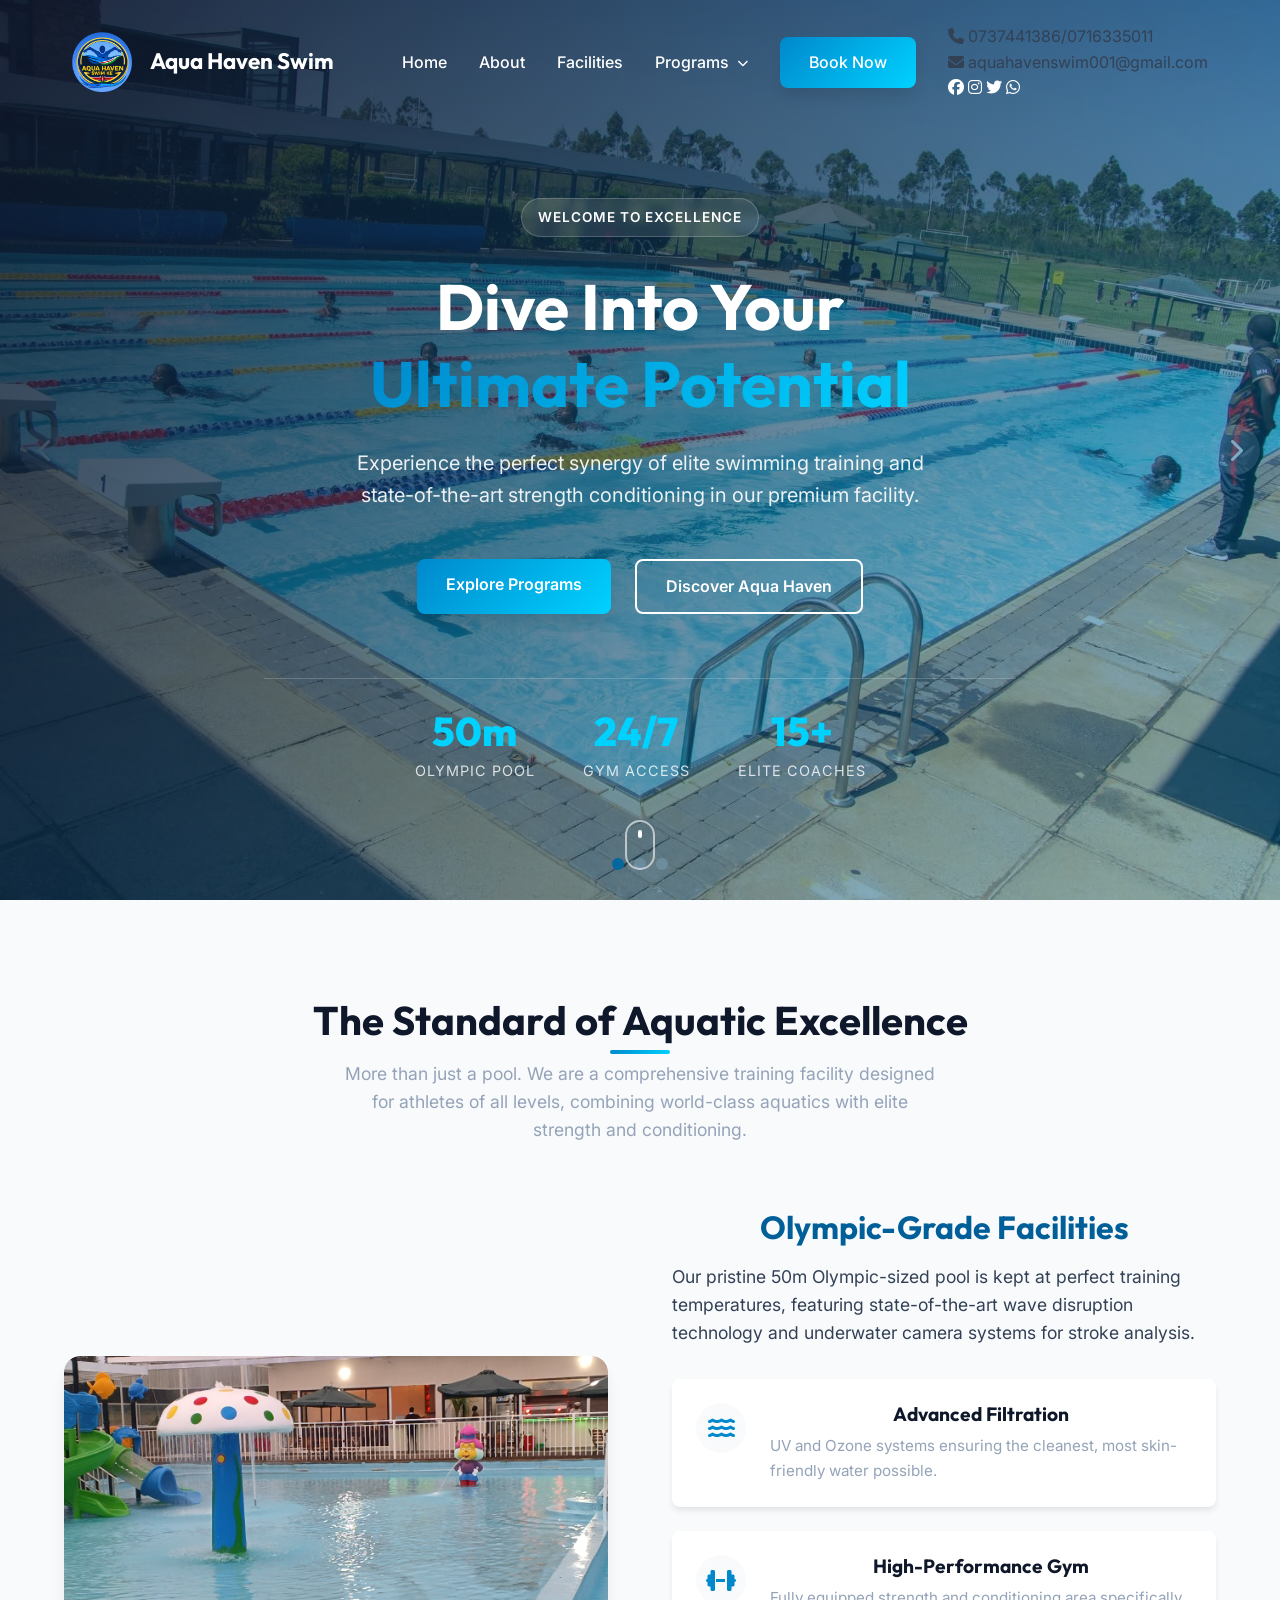
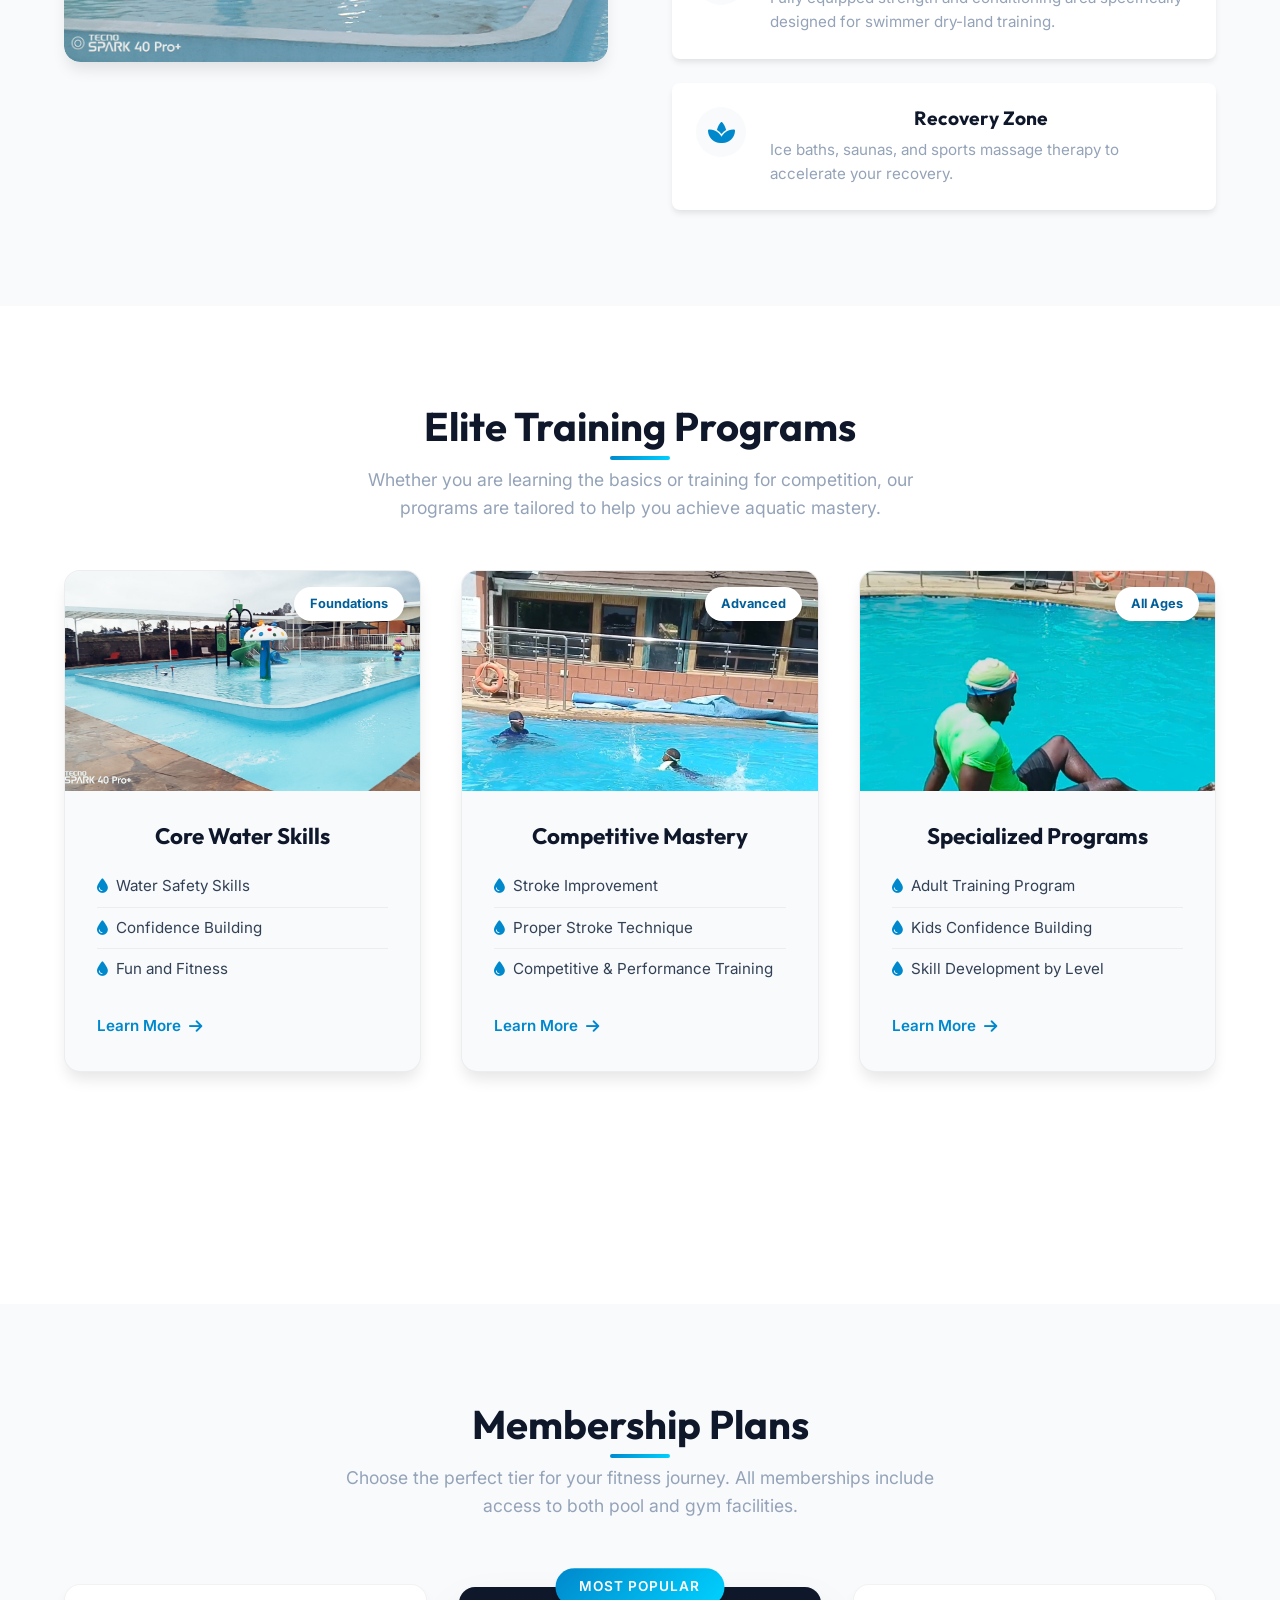
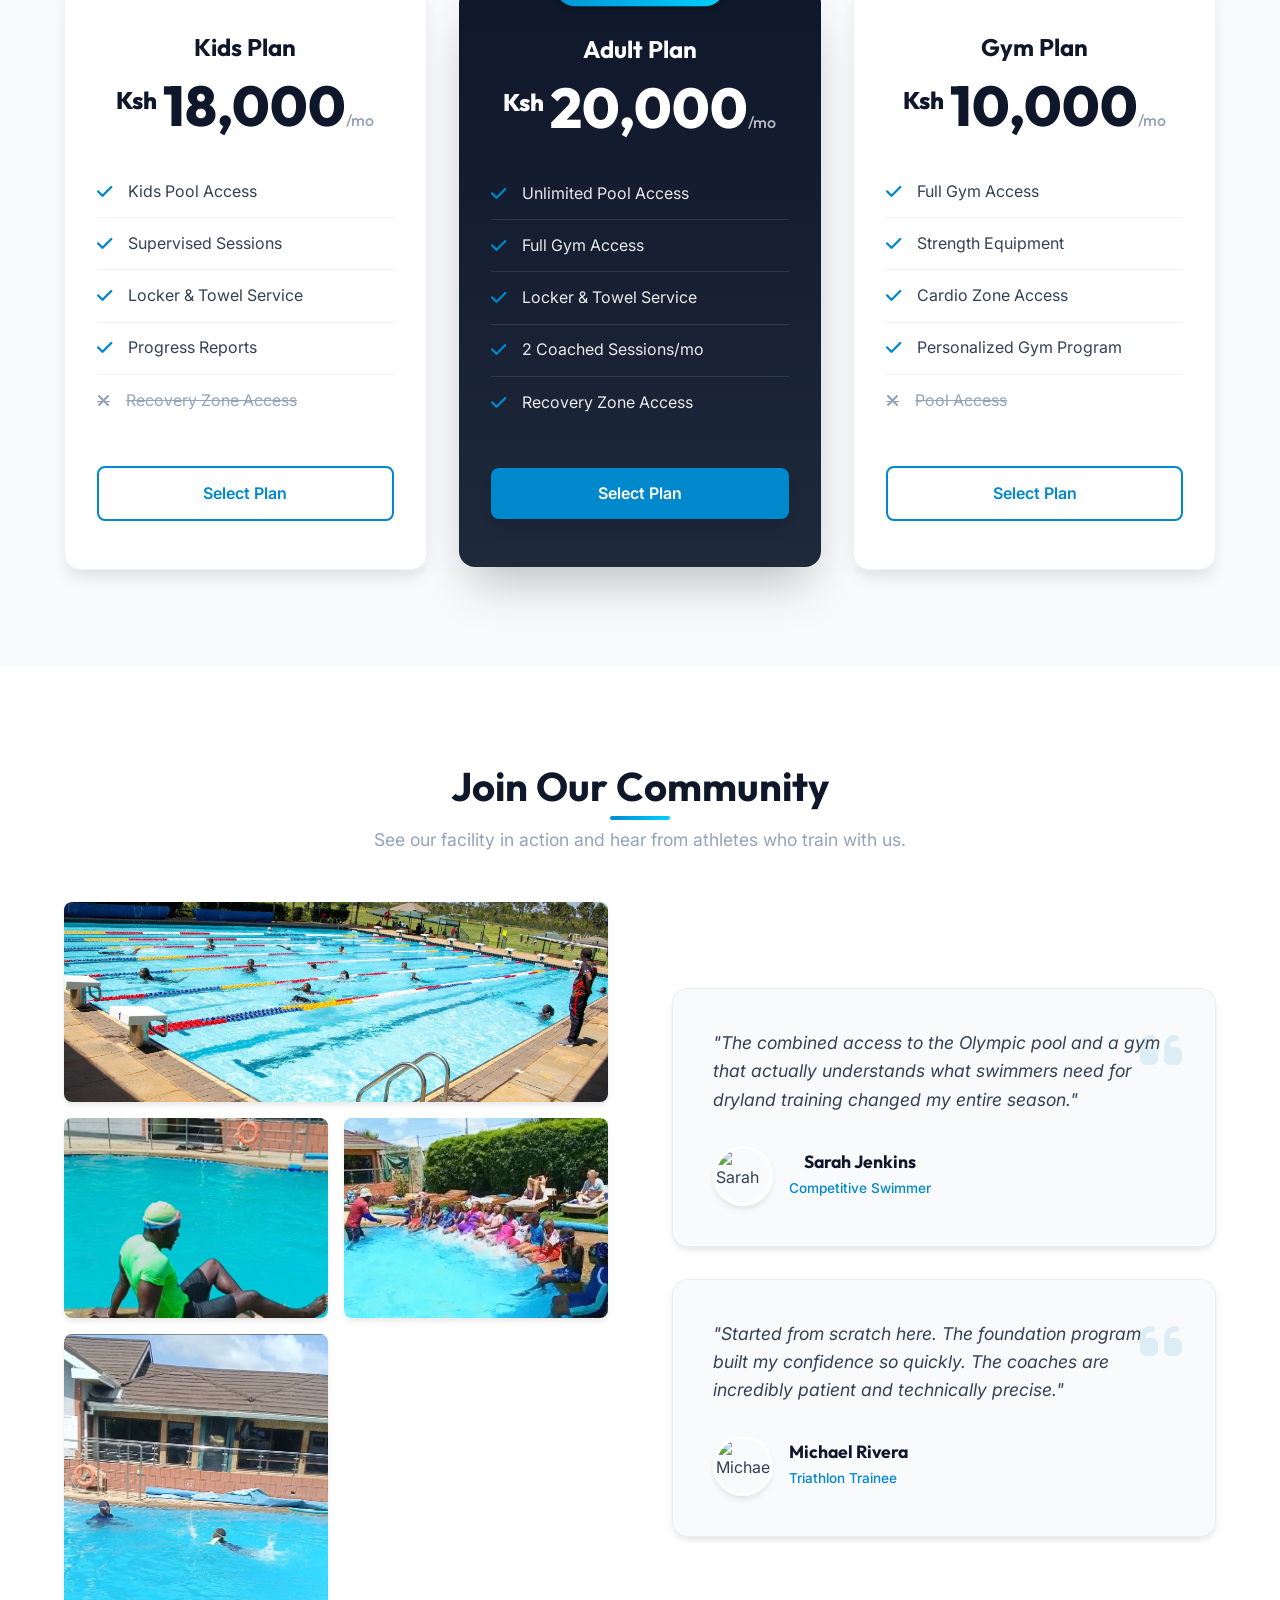
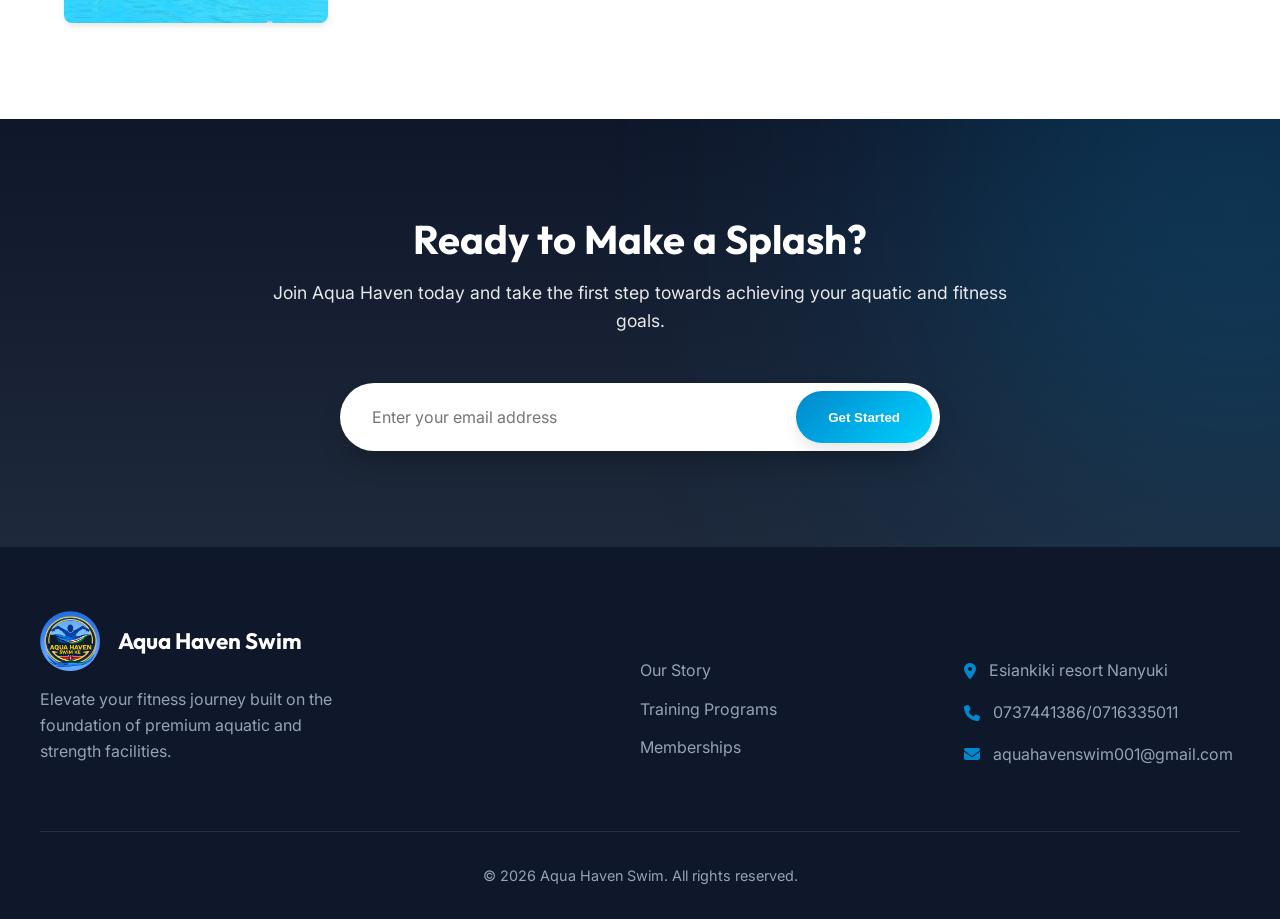
==== commit 9830c09e: "feat: Enable pre-selection of training programs in the booking modal from pricing plan buttons and a" ====
--- a/index.html
+++ b/index.html
@@ -432,7 +432,7 @@
                   <i class="fa-solid fa-xmark"></i> Recovery Zone Access
                 </li>
               </ul>
-              <a href="#contact" class="btn-outline">Select Plan</a>
+              <a href="#contact" class="btn-outline" data-plan="kids">Select Plan</a>
             </div>
 
             <!-- Pricing Card 2 (Popular) -->
@@ -455,7 +455,7 @@
                 <li><i class="fa-solid fa-check"></i> 2 Coached Sessions/mo</li>
                 <li><i class="fa-solid fa-check"></i> Recovery Zone Access</li>
               </ul>
-              <a href="#contact" class="btn-primary">Select Plan</a>
+              <a href="#contact" class="btn-primary" data-plan="adult">Select Plan</a>
             </div>
 
             <!-- Pricing Card 3 -->
@@ -481,7 +481,7 @@
                   <i class="fa-solid fa-xmark"></i> Pool Access
                 </li>
               </ul>
-              <a href="#contact" class="btn-outline">Select Plan</a>
+              <a href="#contact" class="btn-outline" data-plan="gym">Select Plan</a>
             </div>
           </div>
         </div>
@@ -714,6 +714,7 @@
                 <option value="competitive">Competitive Training</option>
                 <option value="adult">Adult Training</option>
                 <option value="kids">Kids Training</option>
+                <option value="gym">Gym Training</option>
               </select>
               <span class="error-message">Please select a program</span>
             </div>
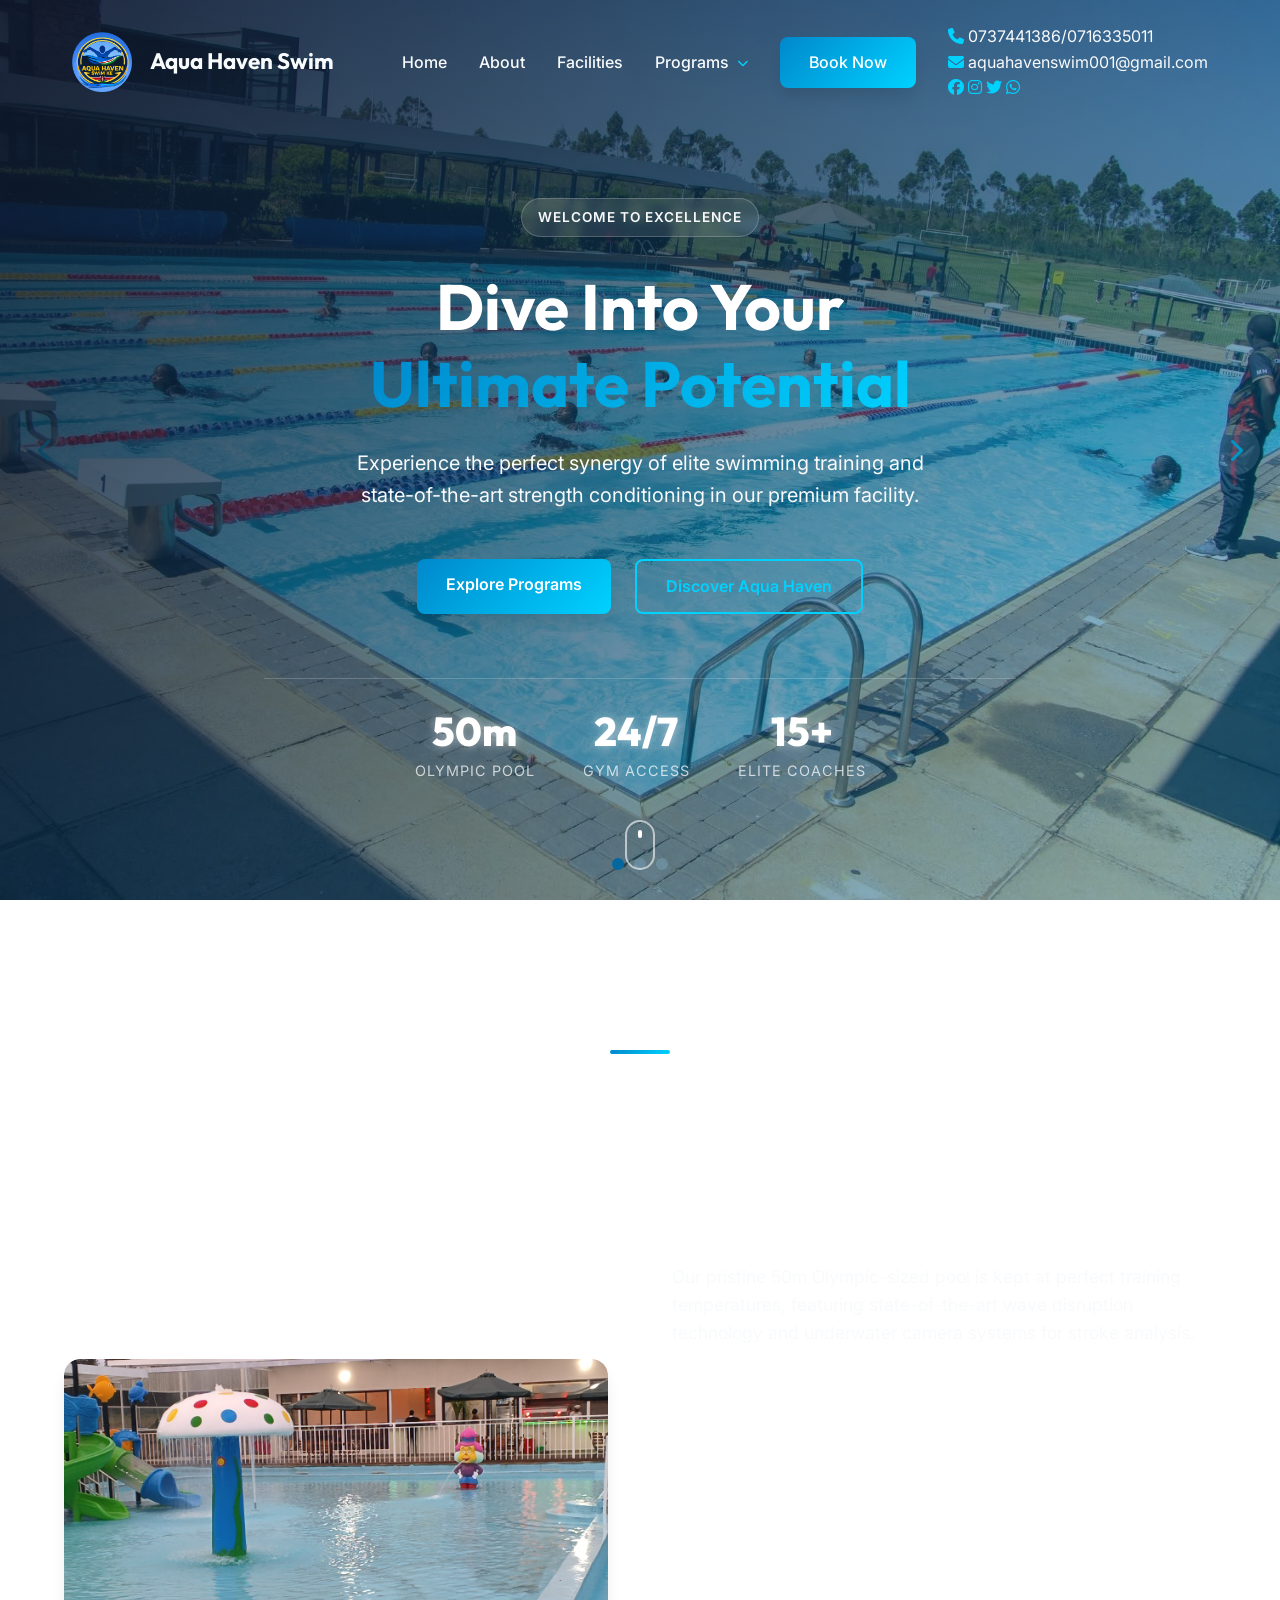
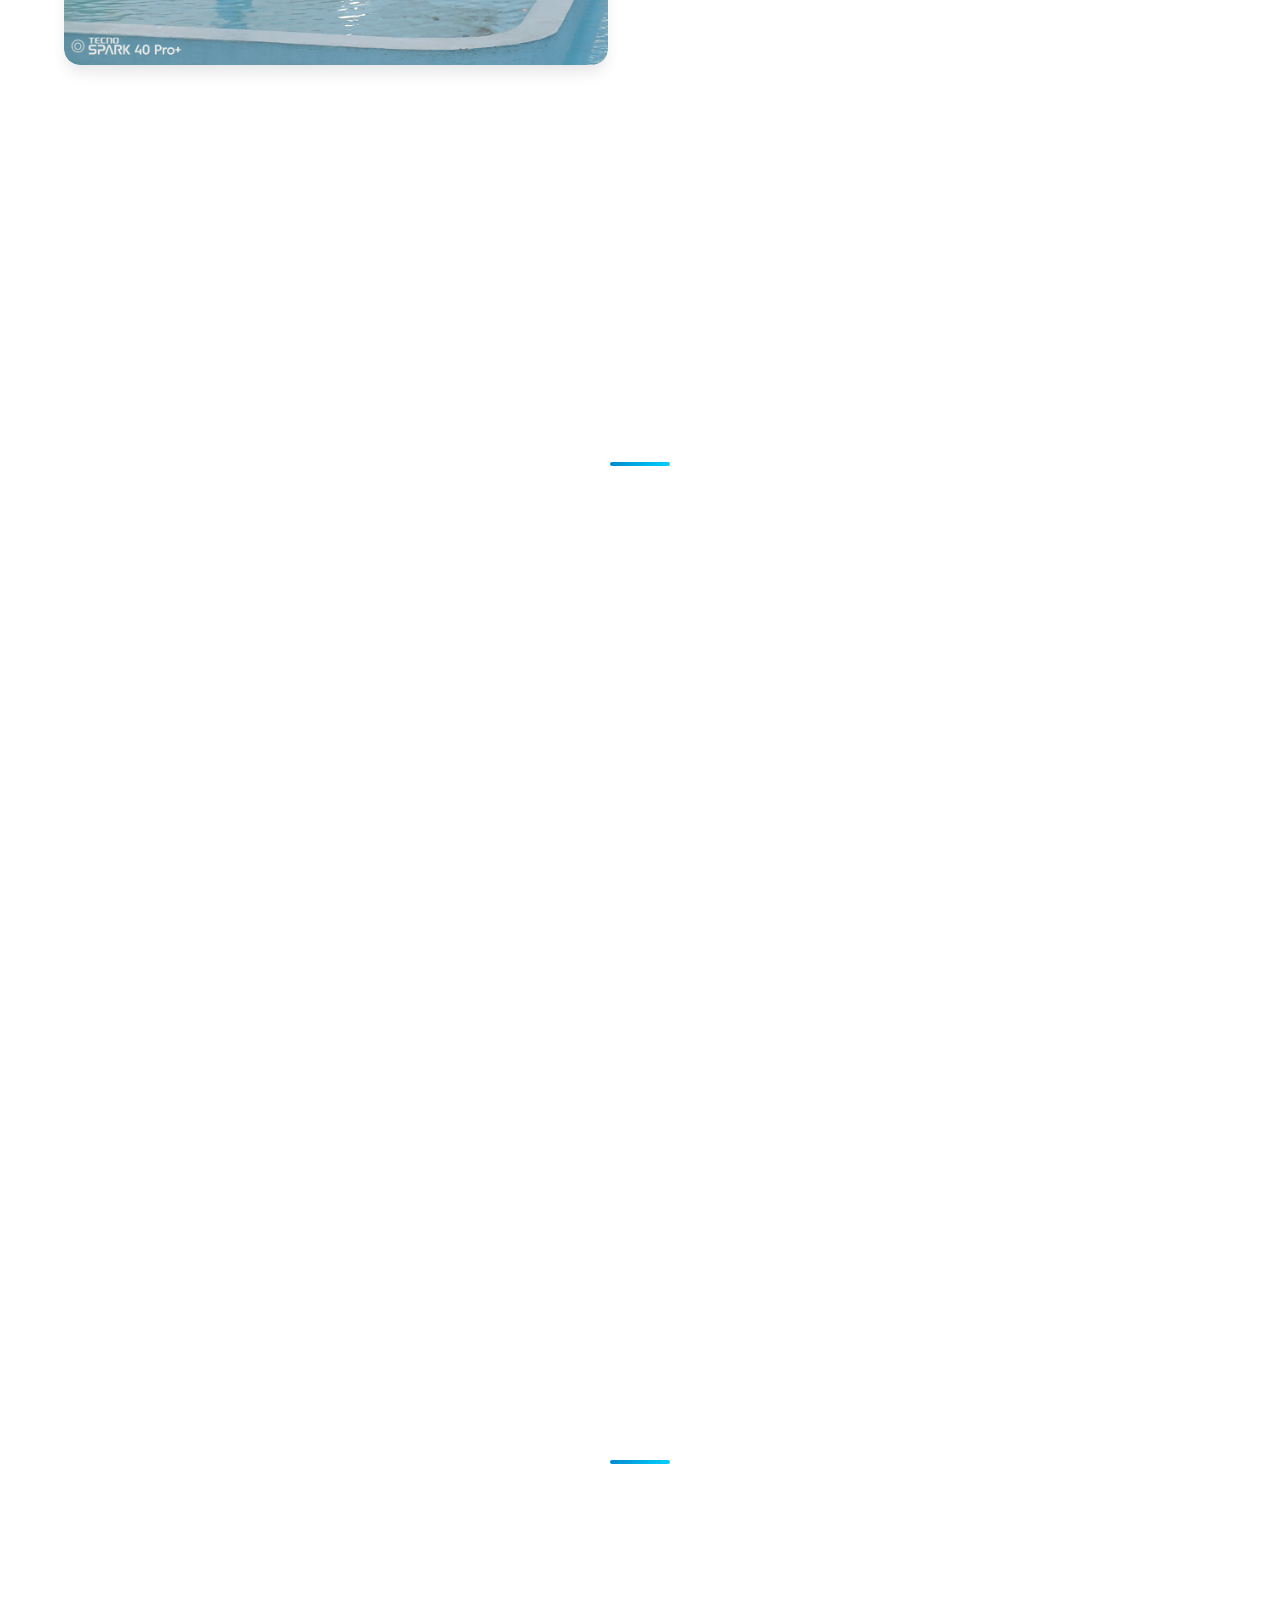
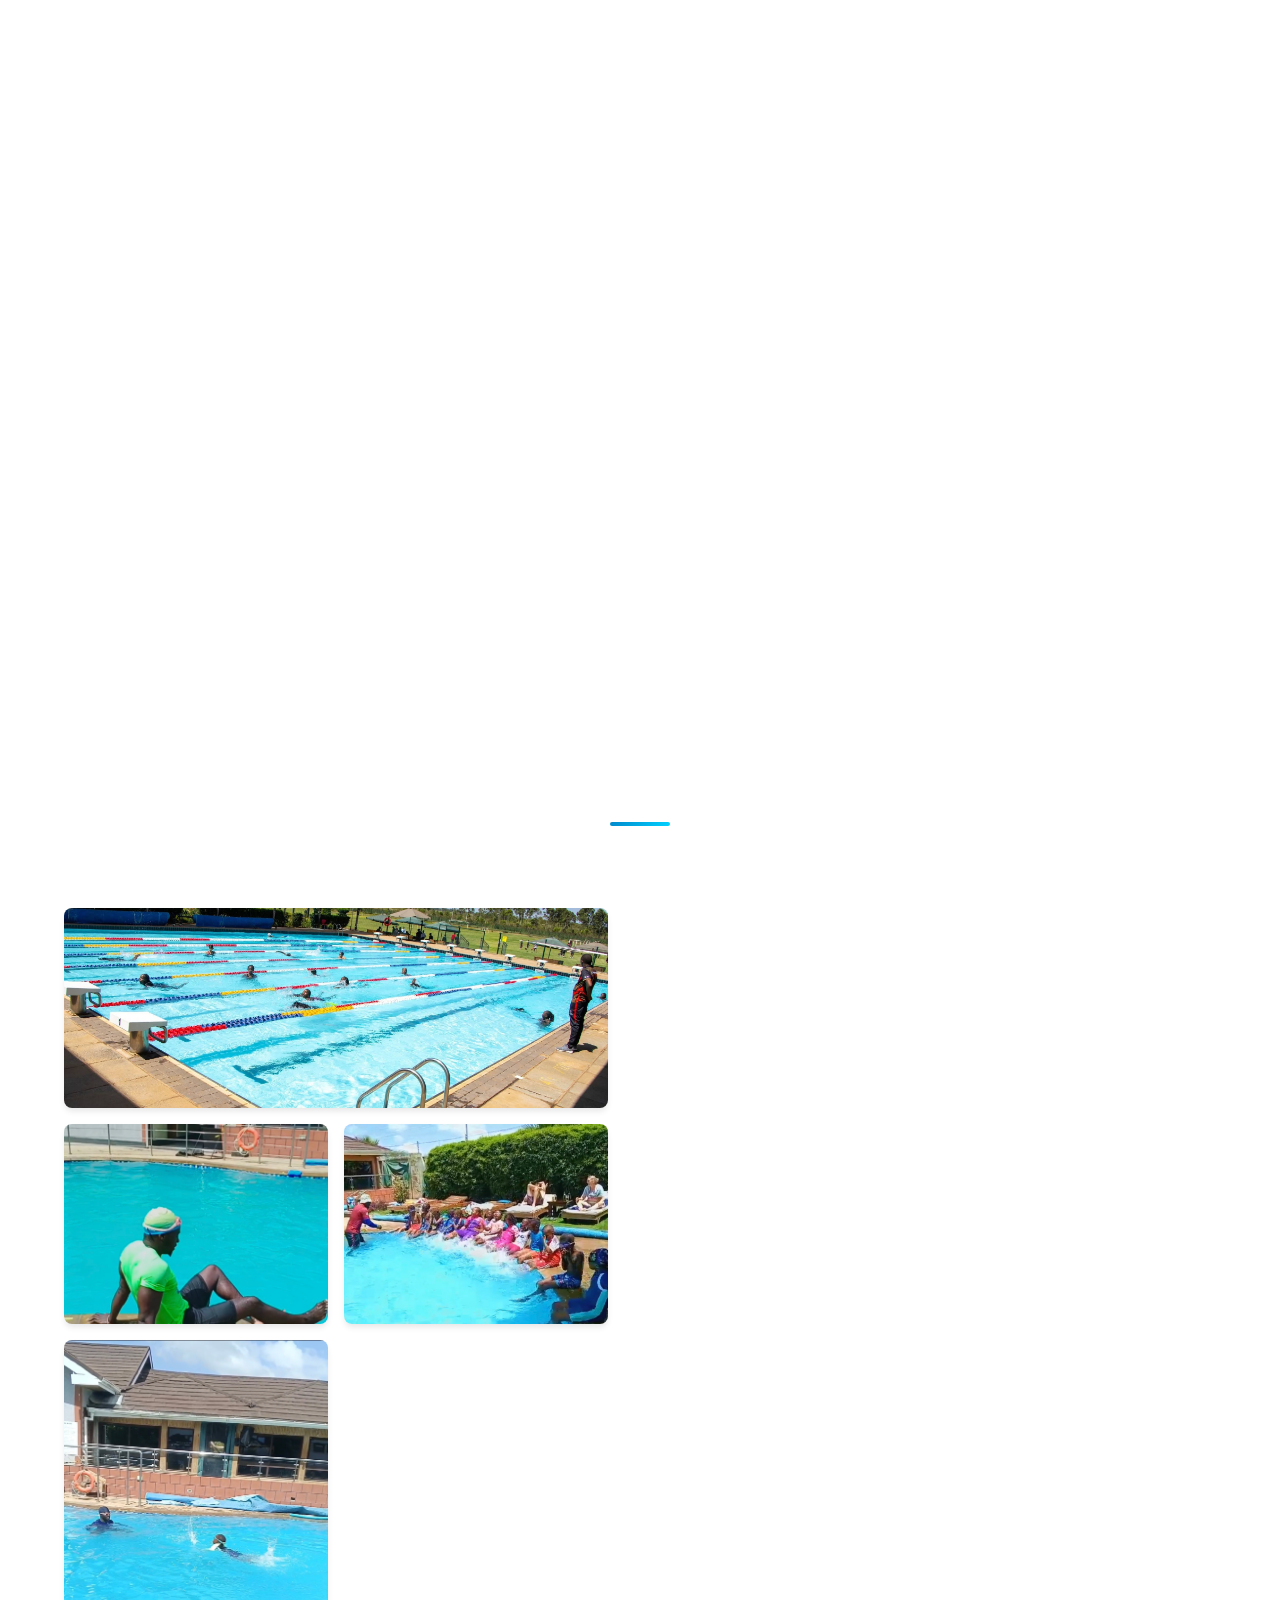
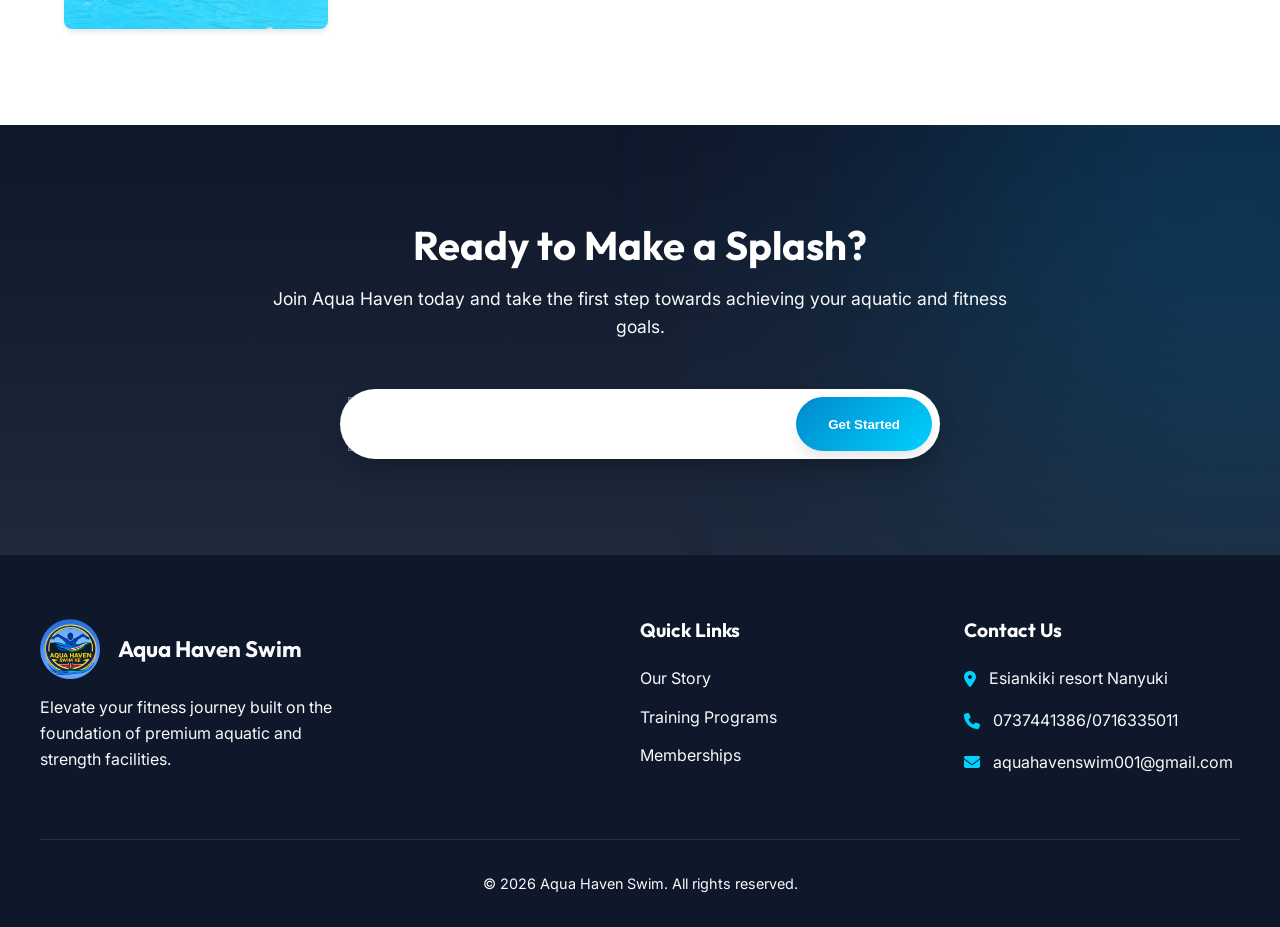
==== commit c0939714: "feat: Revamp UI with water droplets animation, sky gradient, and glassmorphism theme; update M-Pesa " ====
--- a/index.html
+++ b/index.html
@@ -764,13 +764,6 @@
                 </div>
               </label>
               <label class="payment-option">
-                <input type="radio" name="paymentMethod" value="card" />
-                <div class="payment-card">
-                  <i class="fa-regular fa-credit-card"></i>
-                  <span>Credit/Debit Card</span>
-                </div>
-              </label>
-              <label class="payment-option">
                 <input type="radio" name="paymentMethod" value="cash" />
                 <div class="payment-card">
                   <i class="fa-solid fa-money-bill-wave"></i>
@@ -783,9 +776,10 @@
               <div class="instruction-box">
                 <h4>M-Pesa Instructions</h4>
                 <p>1. Go to M-Pesa Menu</p>
-                <p>2. Select Lipa na M-Pesa -> Buy Goods and Services</p>
-                <p>3. Enter Till Number: <strong>123456</strong></p>
-                <p>4. Upon completion, enter your transaction code below:</p>
+                <p>2. Select Lipa na M-Pesa -> Paybill</p>
+                <p>3. Enter Business Number: <strong>880100</strong></p>
+                <p>4. Account Number: <strong>720333</strong></p>
+                <p>5. Upon completion, enter your transaction code below:</p>
               </div>
               <div class="form-group mt-3">
                 <input
--- a/style.css
+++ b/style.css
@@ -388,7 +388,9 @@
   min-height: 400px;
   background: url("https://images.unsplash.com/photo-1541534741688-6078c6bfb5c5?ixlib=rb-4.0.3&auto=format&fit=crop&w=2000&q=80")
     center/cover no-repeat fixed;
-  background-image: linear-gradient(rgba(15, 23, 42, 0.7), rgba(15, 23, 42, 0.7)), url("https://images.unsplash.com/photo-1541534741688-6078c6bfb5c5?ixlib=rb-4.0.3&auto=format&fit=crop&w=2000&q=80");
+  background-image:
+    linear-gradient(rgba(15, 23, 42, 0.7), rgba(15, 23, 42, 0.7)),
+    url("https://images.unsplash.com/photo-1541534741688-6078c6bfb5c5?ixlib=rb-4.0.3&auto=format&fit=crop&w=2000&q=80");
   position: relative;
   display: flex;
   align-items: center;
@@ -399,11 +401,15 @@
 }
 
 .hero-about {
-  background-image: linear-gradient(rgba(15, 23, 42, 0.7), rgba(15, 23, 42, 0.7)), url("images/IMG_20251222_081431_867.jpg.jpeg") !important;
+  background-image:
+    linear-gradient(rgba(15, 23, 42, 0.7), rgba(15, 23, 42, 0.7)),
+    url("images/IMG_20251222_081431_867.jpg.jpeg") !important;
 }
 
 .hero-facilities {
-  background-image: linear-gradient(rgba(15, 23, 42, 0.7), rgba(15, 23, 42, 0.7)), url("images/IMG_20251221_182208_4.jpg.jpeg") !important;
+  background-image:
+    linear-gradient(rgba(15, 23, 42, 0.7), rgba(15, 23, 42, 0.7)),
+    url("images/IMG_20251221_182208_4.jpg.jpeg") !important;
 }
 
 .hero-confidence {
@@ -692,8 +698,8 @@
 
 @media (max-width: 768px) {
   .badge {
-     margin-bottom: 1rem;
-     font-size: 0.75rem;
+    margin-bottom: 1rem;
+    font-size: 0.75rem;
   }
 }
 
@@ -1803,12 +1809,12 @@
   :root {
     --section-padding: 3rem 1.5rem;
   }
-  
+
   .section-title {
     font-size: 1.8rem;
     margin-bottom: 0.5rem;
   }
-  
+
   .section-subtitle {
     font-size: 1rem;
     margin-bottom: 2rem;
@@ -1824,7 +1830,7 @@
     grid-column: 1 / 2;
     grid-row: auto;
   }
-  
+
   .gallery-item {
     height: 250px;
   }
@@ -1878,12 +1884,17 @@
   .nav-links {
     display: flex;
     flex-direction: column;
-    position: fixed; 
+    position: fixed;
     top: 0;
     left: 0;
     width: 100%;
     height: 100vh;
-    background: rgba(10, 37, 64, 0.98); /* Increased opacity for better readability */
+    background: rgba(
+      10,
+      37,
+      64,
+      0.98
+    ); /* Increased opacity for better readability */
     -webkit-backdrop-filter: blur(20px);
     backdrop-filter: blur(20px);
     padding: 6rem 1.5rem 2rem;
@@ -1915,11 +1926,21 @@
   }
 
   /* Staggered Animation Delay for Nav Items */
-  .nav-links.active .nav-item:nth-child(1) { transition-delay: 0.1s; }
-  .nav-links.active .nav-item:nth-child(2) { transition-delay: 0.2s; }
-  .nav-links.active .nav-item:nth-child(3) { transition-delay: 0.3s; }
-  .nav-links.active .nav-item:nth-child(4) { transition-delay: 0.4s; }
-  .nav-links.active .nav-item:nth-child(5) { transition-delay: 0.5s; }
+  .nav-links.active .nav-item:nth-child(1) {
+    transition-delay: 0.1s;
+  }
+  .nav-links.active .nav-item:nth-child(2) {
+    transition-delay: 0.2s;
+  }
+  .nav-links.active .nav-item:nth-child(3) {
+    transition-delay: 0.3s;
+  }
+  .nav-links.active .nav-item:nth-child(4) {
+    transition-delay: 0.4s;
+  }
+  .nav-links.active .nav-item:nth-child(5) {
+    transition-delay: 0.5s;
+  }
 
   .nav-links a {
     color: var(--color-white) !important;
@@ -2124,3 +2145,172 @@
     font-size: 1.8rem;
   }
 }
+
+/* ========================================
+   Water Droplets Animation Background
+======================================== */
+.water-droplets-container {
+  position: fixed;
+  top: 0;
+  left: 0;
+  width: 100%;
+  height: 100%;
+  pointer-events: none;
+  z-index: 9999;
+  overflow: hidden;
+}
+
+.droplet {
+  position: absolute;
+  top: -50px;
+  background: radial-gradient(
+    circle at 30% 30%,
+    rgba(255, 255, 255, 0.9),
+    rgba(0, 210, 255, 0.2) 60%,
+    rgba(0, 136, 204, 0.5) 100%
+  );
+  border-radius: 50% 50% 50% 50% / 60% 60% 40% 40%;
+  box-shadow:
+    inset 1px -1px 3px rgba(0, 0, 0, 0.1),
+    1px 3px 6px rgba(0, 0, 0, 0.1);
+  opacity: 0;
+  animation: drop-fall linear infinite;
+}
+
+/* Highlight reflection inside droplet */
+.droplet::before {
+  content: "";
+  position: absolute;
+  top: 15%;
+  left: 20%;
+  width: 30%;
+  height: 30%;
+  background: rgba(255, 255, 255, 0.8);
+  border-radius: 50%;
+}
+
+@keyframes drop-fall {
+  0% {
+    transform: translateY(-20px) scale(0.8) rotate(0deg);
+    opacity: 0;
+  }
+  15% {
+    opacity: 0.6;
+  }
+  85% {
+    opacity: 0.6;
+  }
+  100% {
+    transform: translateY(110vh) scale(1.1) rotate(15deg);
+    opacity: 0;
+  }
+}
+
+/* ========================================
+   Sky Gradient & Glassmorphism Theme
+======================================== */
+body {
+  background: linear-gradient(to bottom, #000000 0%, #001f3f 40%, #87CEEB 100%) !important;
+  background-attachment: fixed !important;
+  color: #f8fafc !important;
+}
+
+h1, h2, h3, h4, h5, h6 {
+  color: #ffffff !important;
+}
+
+.section-subtitle {
+  color: rgba(255, 255, 255, 0.9) !important;
+}
+
+.bg-light {
+  background: transparent !important;
+}
+
+/* Glassmorphism for Cards and Modals */
+.service-card, .pricing-card, .curriculum-card, .testimonial-card, .mega-menu, .modal-dialog, .form-step, .instruction-box, .feature-item, .values-card {
+  background: rgba(255, 255, 255, 0.1) !important;
+  -webkit-backdrop-filter: blur(12px);
+  backdrop-filter: blur(12px);
+  border: 1px solid rgba(255, 255, 255, 0.2) !important;
+  box-shadow: 0 8px 32px 0 rgba(0, 0, 0, 0.3) !important;
+  color: #ffffff !important;
+}
+
+.service-card h3, .pricing-card h3, .curriculum-card h3, .testimonial-text, .author-info h4, .mega-menu a, .modal-dialog h2, .modal-dialog h3, .form-group label, .feature-item h4, .values-card h4 {
+  color: #ffffff !important;
+}
+
+.pricing-features li.disabled {
+  color: rgba(255, 255, 255, 0.5) !important;
+}
+
+.mega-menu a:hover {
+  color: var(--color-secondary) !important;
+}
+
+.navbar.scrolled {
+  background: rgba(0, 0, 0, 0.5) !important;
+  border-bottom: 1px solid rgba(255, 255, 255, 0.1);
+}
+
+.navbar.scrolled .logo .logo-text, .navbar.scrolled .nav-links a:not(.btn-primary) {
+  color: #ffffff !important;
+}
+
+.stat-number {
+  color: #ffffff !important;
+  text-shadow: 0 0 10px rgba(255, 255, 255, 0.5);
+}
+
+.stat-label {
+  color: rgba(255, 255, 255, 0.9) !important;
+}
+
+/* Global Text Readability on Dark Background */
+p, span, li, a, label, .feature-text p, .about-content p {
+  color: #f8fafc !important;
+}
+
+i.fa-solid, i.fa-regular, i.fa-brands {
+  color: var(--color-secondary) !important;
+}
+
+/* Exception for buttons to keep them readable */
+.btn-primary, .btn-primary p, .btn-primary span, .btn-primary i {
+  color: #ffffff !important;
+}
+.btn-outline, .btn-outline p, .btn-outline span, .btn-outline i {
+  color: var(--color-secondary) !important;
+  border-color: var(--color-secondary) !important;
+}
+.btn-outline:hover, .btn-outline:hover p, .btn-outline:hover span, .btn-outline:hover i {
+  background: var(--color-secondary) !important;
+  color: #000000 !important;
+}
+
+/* Fix mobile menu background */
+.nav-links.active {
+  background: rgba(0, 15, 30, 0.95) !important;
+}
+
+/* Fix modal inputs */
+input, select, textarea {
+  background: rgba(255, 255, 255, 0.1) !important;
+  color: #ffffff !important;
+  border: 1px solid rgba(255, 255, 255, 0.3) !important;
+}
+input::placeholder, textarea::placeholder {
+  color: rgba(255, 255, 255, 0.6) !important;
+}
+
+/* Specific Readability Fixes */
+.price, .price .currency, .price .period {
+  color: #ffffff !important;
+}
+.feature-text h4, .feature-text p, .values-card h4, .values-card p {
+  color: #ffffff !important;
+}
+.about-content p {
+  color: #f8fafc !important;
+}
--- a/modal.css
+++ b/modal.css
@@ -25,16 +25,17 @@
 }
 
 .modal-dialog {
-    background: var(--color-white);
-    width: 90%;
-    max-width: 600px;
-    border-radius: var(--border-radius-lg);
-    box-shadow: 0 25px 50px -12px rgba(0, 0, 0, 0.25);
-    position: relative;
-    max-height: 90vh;
-    overflow-y: auto;
-    transform: translateY(0);
-    transition: transform var(--transition-normal);
+  background: var(--color-primary-dark) !important;
+  border-radius: var(--border-radius);
+  width: 90%;
+  max-width: 600px;
+  max-height: 90vh;
+  overflow-y: auto;
+  position: relative;
+  box-shadow: var(--shadow-glass);
+  transform: translateY(-50px);
+  opacity: 0;
+  transition: all var(--transition-normal);
 }
 
 .modal-overlay.hidden .modal-dialog {
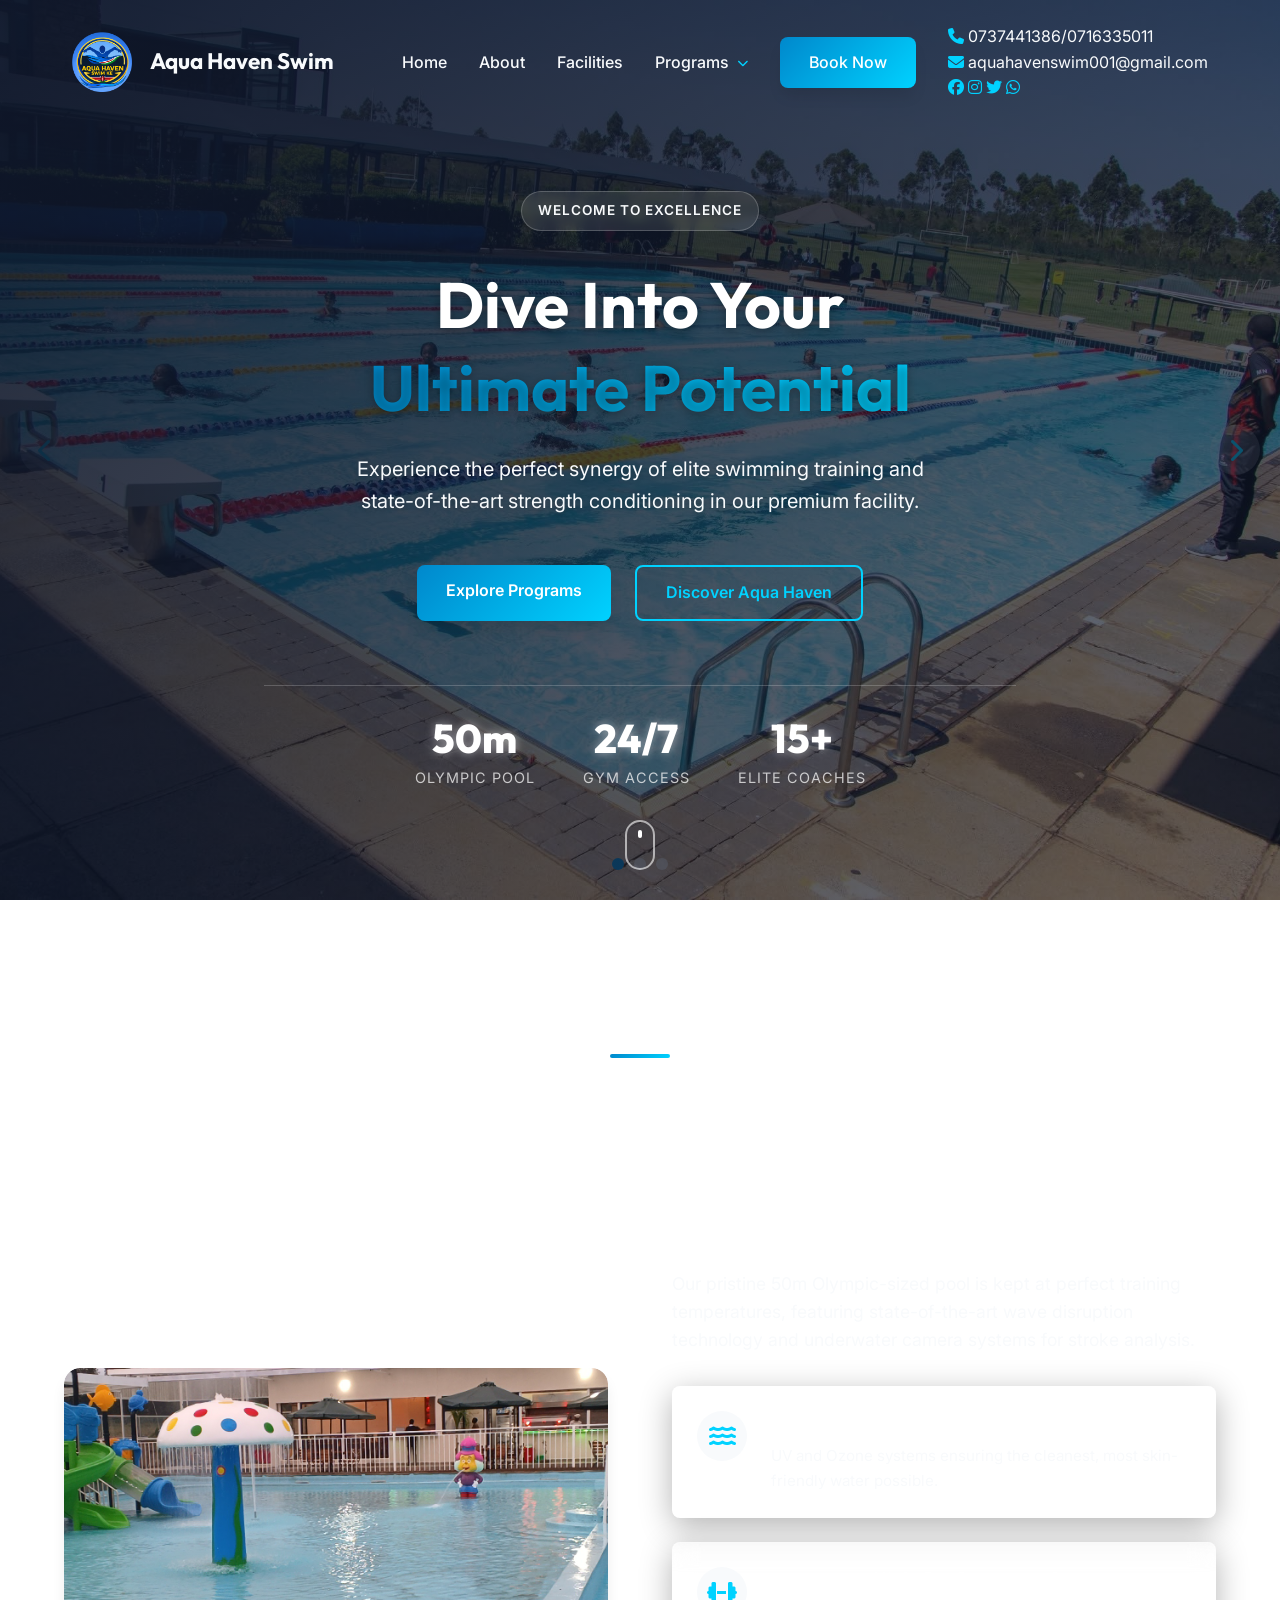
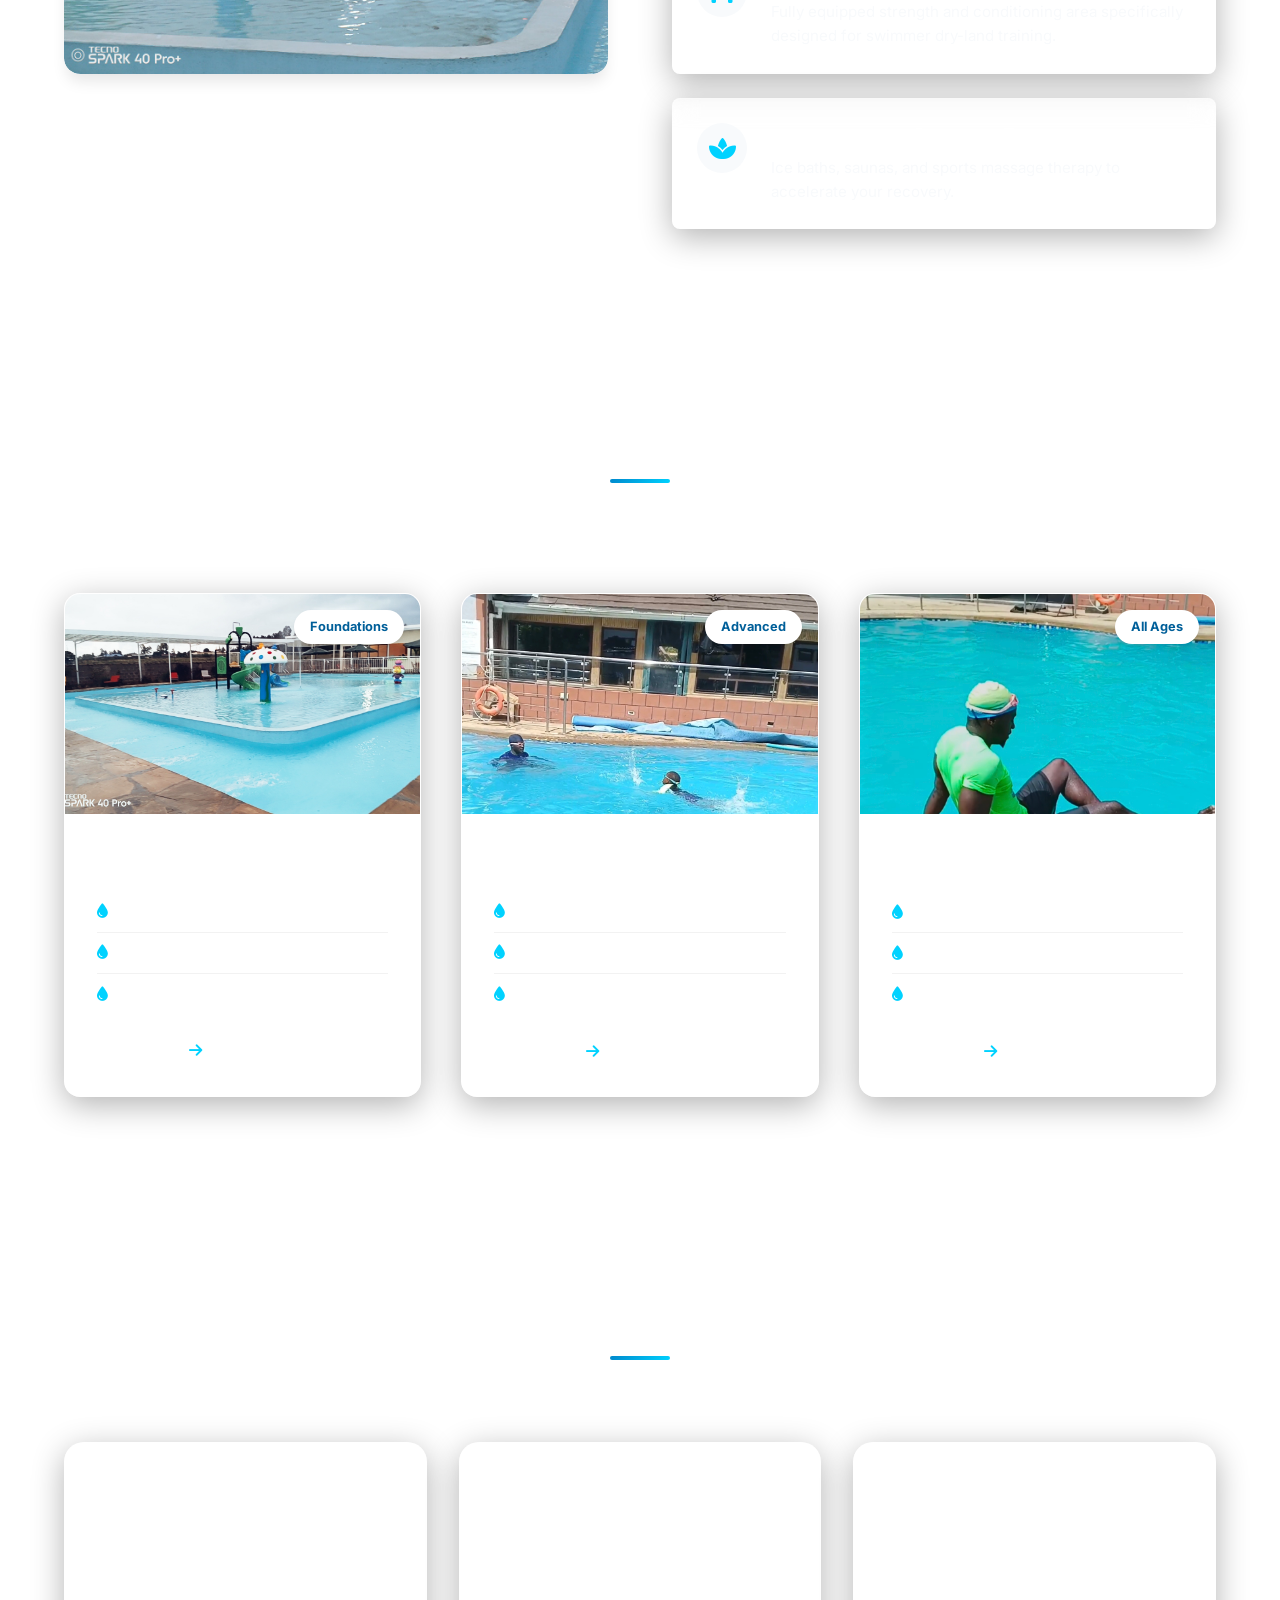
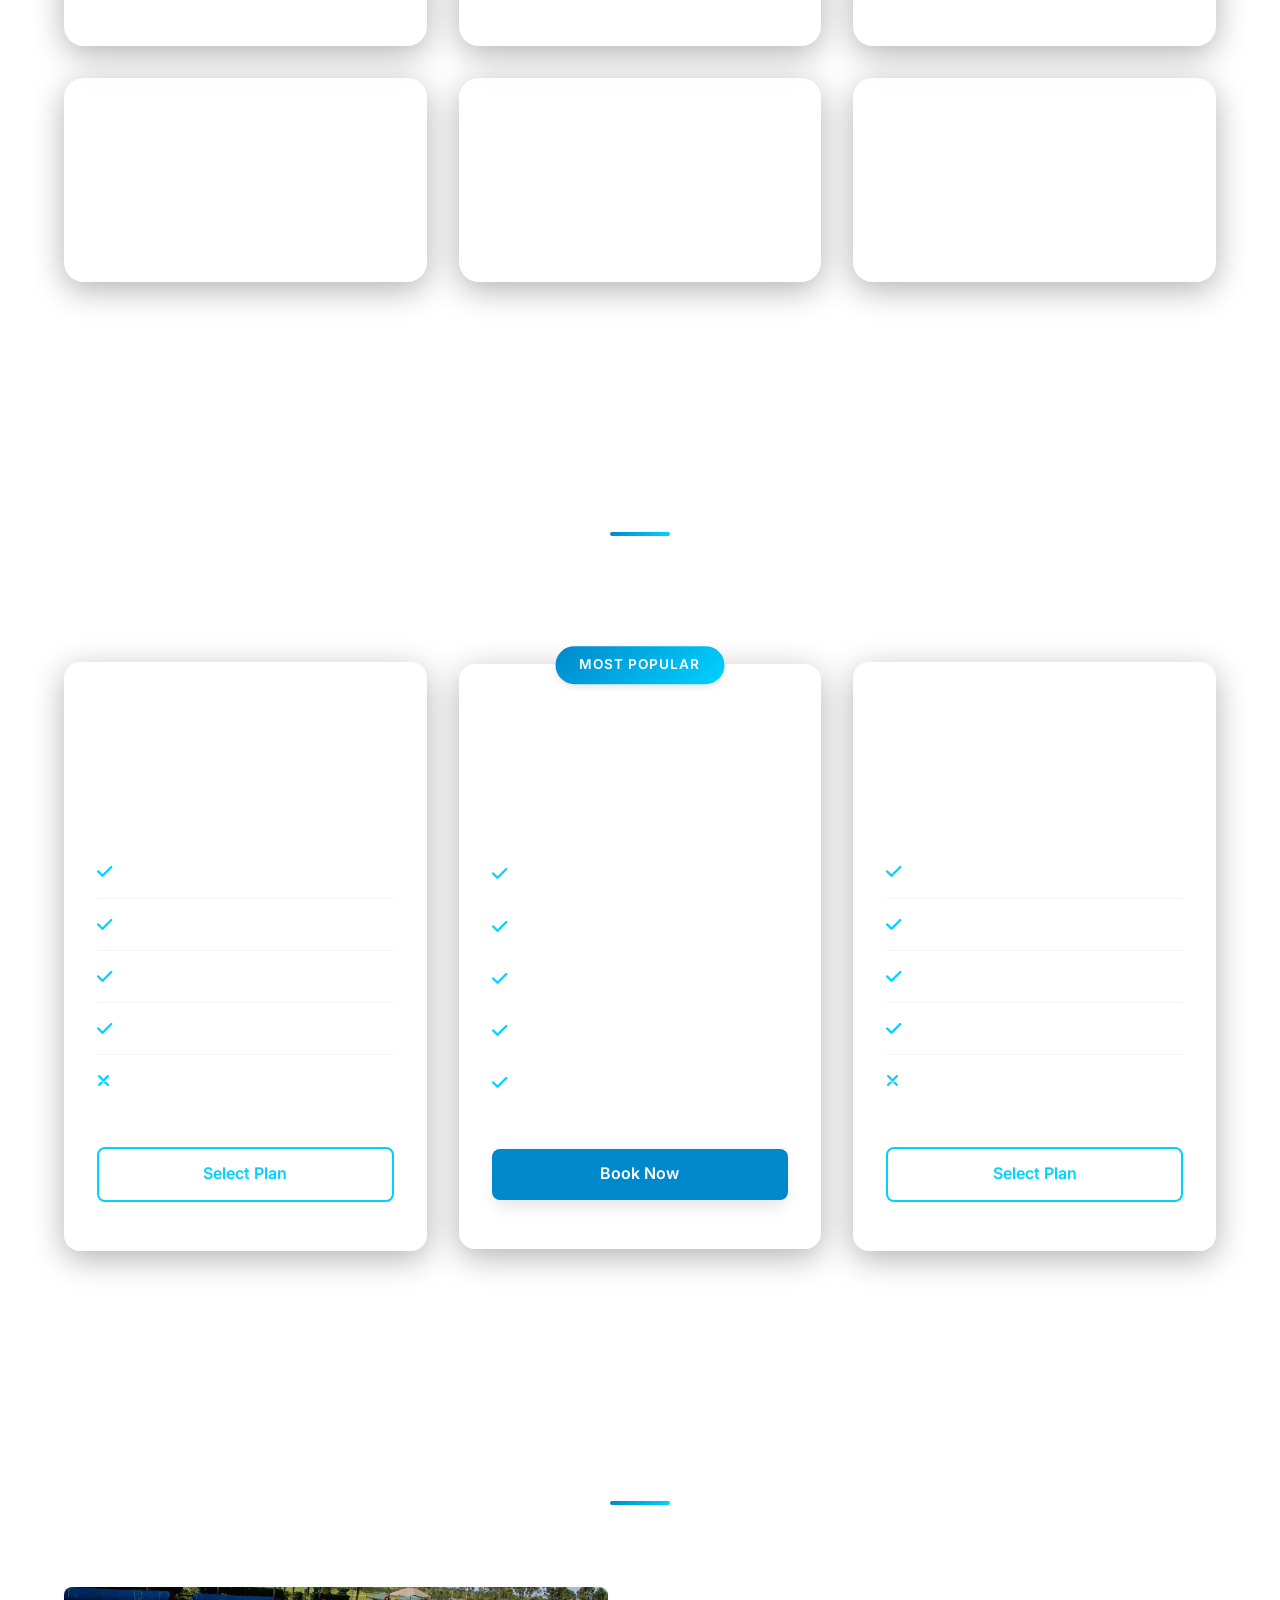
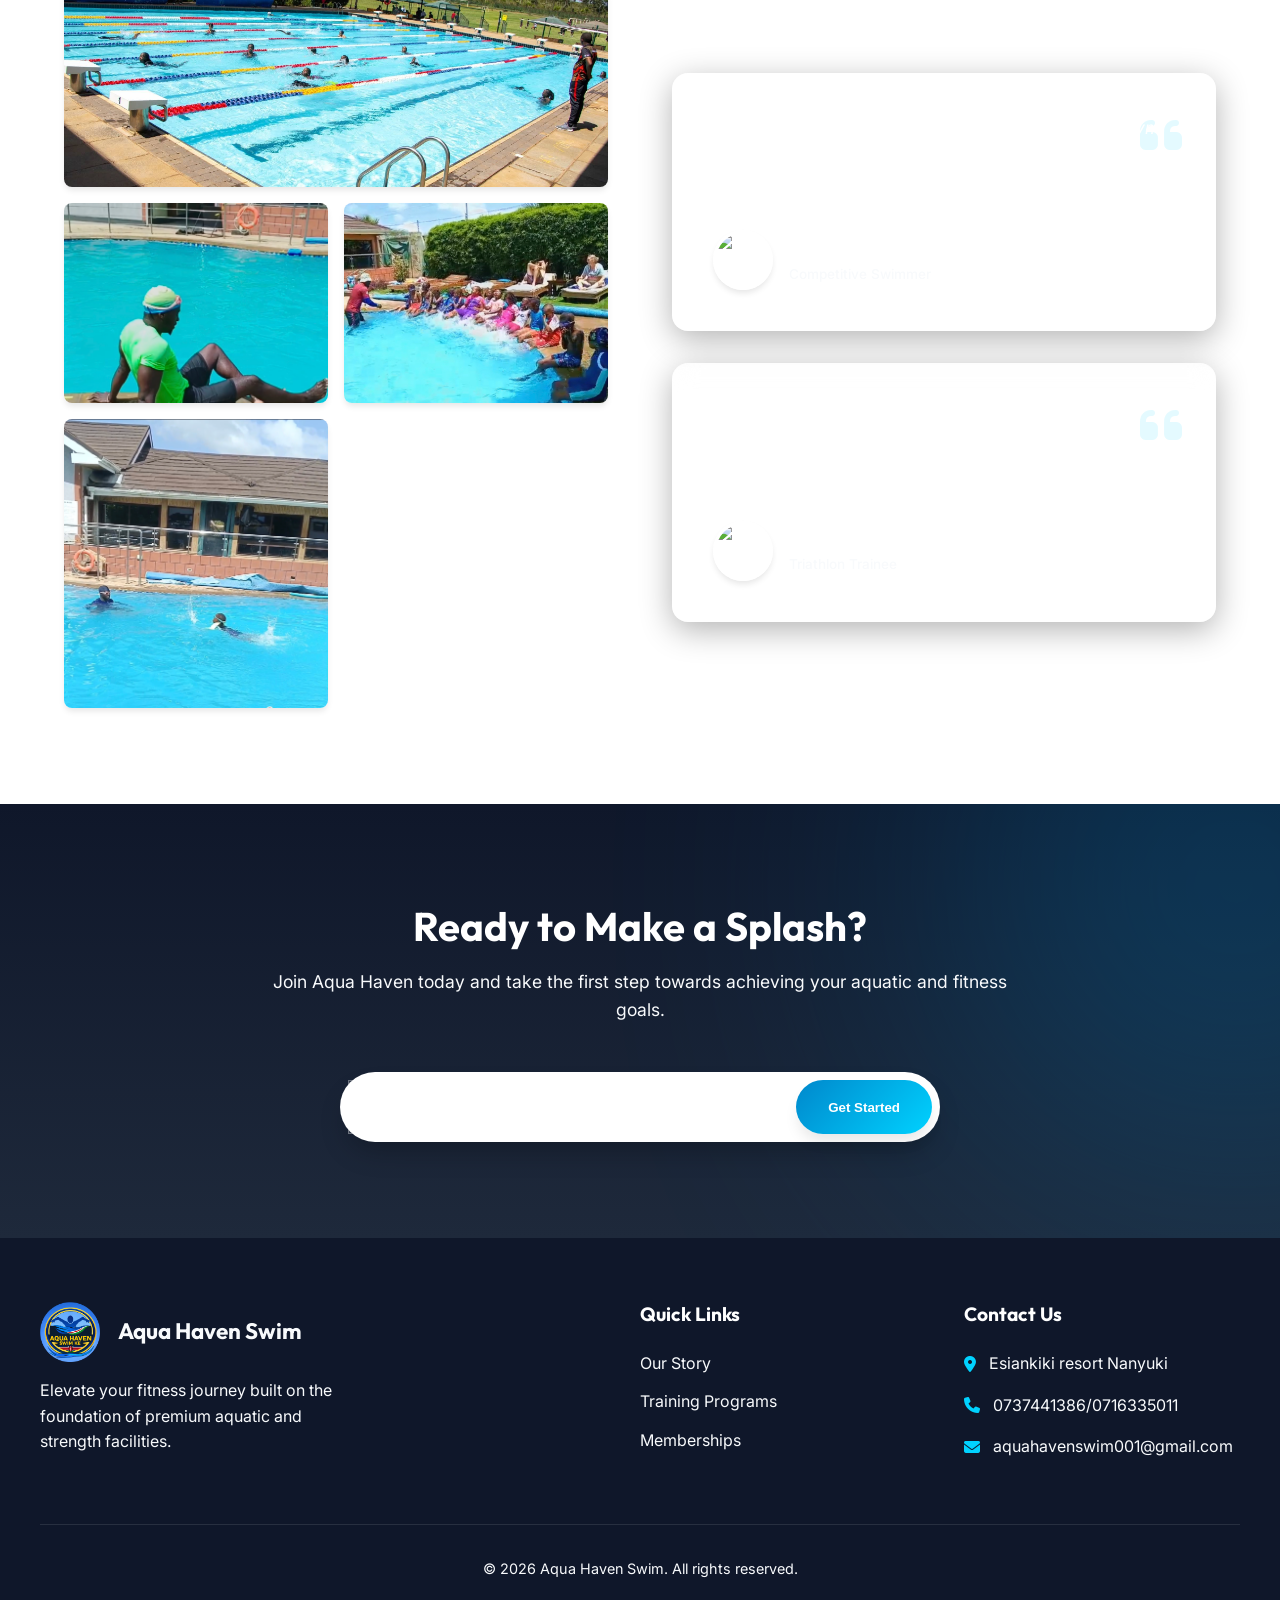
==== commit 5c15914d: "feat: Optimize repository by tracking only used videos and cleaning up unused large media via .gitig" ====
--- a/index.html
+++ b/index.html
@@ -319,7 +319,7 @@
                   </li>
                   <li><i class="fa-solid fa-droplet"></i> Fun and Fitness</li>
                 </ul>
-                <a href="#contact" class="card-link"
+                <a href="#contact" class="card-link book-now-trigger" data-plan="water-safety"
                   >Learn More <i class="fa-solid fa-arrow-right"></i
                 ></a>
               </div>
@@ -348,7 +348,7 @@
                     Performance Training
                   </li>
                 </ul>
-                <a href="#contact" class="card-link"
+                <a href="#contact" class="card-link book-now-trigger" data-plan="competitive"
                   >Learn More <i class="fa-solid fa-arrow-right"></i
                 ></a>
               </div>
@@ -377,7 +377,7 @@
                     Level
                   </li>
                 </ul>
-                <a href="#contact" class="card-link"
+                <a href="#contact" class="card-link book-now-trigger" data-plan="specialized"
                   >Learn More <i class="fa-solid fa-arrow-right"></i
                 ></a>
               </div>
@@ -392,6 +392,36 @@
                 Environment
               </h4>
               <h4><i class="fa-solid fa-users"></i> Discipline and Teamwork</h4>
+            </div>
+          </div>
+        </div>
+      </section>
+
+      <!-- Video Gallery Section -->
+      <section id="training-highlights" class="section-padding">
+        <div class="container">
+          <div class="text-center-box">
+            <h2 class="section-title">Training Highlights</h2>
+            <p class="section-subtitle">Experience the progress and dedication of our athletes in action.</p>
+          </div>
+          <div class="video-grid">
+            <div class="video-item">
+              <video src="images/VID_20260306_124049.mp4" autoplay muted loop></video>
+            </div>
+            <div class="video-item">
+              <video src="images/VID_20260304_111539.mp4" autoplay muted loop></video>
+            </div>
+            <div class="video-item">
+              <video src="images/VID_20260227_111240.mp4" autoplay muted loop></video>
+            </div>
+            <div class="video-item">
+              <video src="images/VID_20260218_122702.mp4" autoplay muted loop></video>
+            </div>
+            <div class="video-item">
+              <video src="images/VID_20260215_092709.mp4" autoplay muted loop></video>
+            </div>
+            <div class="video-item">
+              <video src="images/VID_20260214_145749.mp4" autoplay muted loop></video>
             </div>
           </div>
         </div>
@@ -455,7 +485,7 @@
                 <li><i class="fa-solid fa-check"></i> 2 Coached Sessions/mo</li>
                 <li><i class="fa-solid fa-check"></i> Recovery Zone Access</li>
               </ul>
-              <a href="#contact" class="btn-primary" data-plan="adult">Select Plan</a>
+              <a href="#contact" class="btn-primary book-now-trigger" data-plan="adult">Book Now</a>
             </div>
 
             <!-- Pricing Card 3 -->
@@ -481,7 +511,7 @@
                   <i class="fa-solid fa-xmark"></i> Pool Access
                 </li>
               </ul>
-              <a href="#contact" class="btn-outline" data-plan="gym">Select Plan</a>
+              <a href="#contact" class="btn-outline book-now-trigger" data-plan="gym">Select Plan</a>
             </div>
           </div>
         </div>
@@ -820,6 +850,21 @@
       </div>
     </div>
 
+    <!-- Video Lightbox Modal -->
+    <div id="videoModal" class="modal-overlay hidden">
+      <div class="video-modal-dialog">
+        <button class="modal-close" aria-label="Close Gallery">
+          <i class="fa-solid fa-xmark"></i>
+        </button>
+        <div class="video-container-full">
+          <video id="modalVideo" controls>
+            <source src="" type="video/mp4">
+            Your browser does not support the video tag.
+          </video>
+        </div>
+      </div>
+    </div>
+
     <!-- Main JavaScript -->
     <script src="main.js"></script>
   </body>
--- a/style.css
+++ b/style.css
@@ -14,7 +14,7 @@
   --color-light: #f8fafc; /* Off-white background */
   --color-white: #ffffff;
   --color-text: #334155; /* Slate text */
-  --color-text-light: #94a3b8; /* Muted text */
+  --color-text-light: #475569; /* Darkened for better contrast (was #94a3b8) */
 
   /* Typography */
   --font-heading: "Outfit", sans-serif;
@@ -79,7 +79,7 @@
 h6 {
   font-family: var(--font-heading);
   color: var(--color-dark);
-  line-height: 1.2;
+  line-height: 1.3;
   text-align: center;
 }
 
@@ -666,8 +666,8 @@
   height: 100%;
   background: linear-gradient(
     135deg,
-    rgba(15, 23, 42, 0.9) 0%,
-    rgba(0, 136, 204, 0.4) 100%
+    rgba(15, 23, 42, 0.95) 0%,
+    rgba(15, 23, 42, 0.6) 100%
   );
   z-index: 1;
 }
@@ -709,6 +709,7 @@
   margin-bottom: 1.5rem;
   animation: fadeInUp 1s ease 0.2s forwards;
   opacity: 0;
+  text-shadow: 0 2px 10px rgba(0, 0, 0, 0.3);
 }
 
 .hero-title .highlight {
@@ -986,6 +987,7 @@
   margin-right: auto;
   animation: fadeInUp 1s ease 0.4s forwards;
   opacity: 0;
+  text-shadow: 0 1px 5px rgba(0, 0, 0, 0.2);
 }
 
 .hero-cta {
@@ -2147,66 +2149,6 @@
 }
 
 /* ========================================
-   Water Droplets Animation Background
-======================================== */
-.water-droplets-container {
-  position: fixed;
-  top: 0;
-  left: 0;
-  width: 100%;
-  height: 100%;
-  pointer-events: none;
-  z-index: 9999;
-  overflow: hidden;
-}
-
-.droplet {
-  position: absolute;
-  top: -50px;
-  background: radial-gradient(
-    circle at 30% 30%,
-    rgba(255, 255, 255, 0.9),
-    rgba(0, 210, 255, 0.2) 60%,
-    rgba(0, 136, 204, 0.5) 100%
-  );
-  border-radius: 50% 50% 50% 50% / 60% 60% 40% 40%;
-  box-shadow:
-    inset 1px -1px 3px rgba(0, 0, 0, 0.1),
-    1px 3px 6px rgba(0, 0, 0, 0.1);
-  opacity: 0;
-  animation: drop-fall linear infinite;
-}
-
-/* Highlight reflection inside droplet */
-.droplet::before {
-  content: "";
-  position: absolute;
-  top: 15%;
-  left: 20%;
-  width: 30%;
-  height: 30%;
-  background: rgba(255, 255, 255, 0.8);
-  border-radius: 50%;
-}
-
-@keyframes drop-fall {
-  0% {
-    transform: translateY(-20px) scale(0.8) rotate(0deg);
-    opacity: 0;
-  }
-  15% {
-    opacity: 0.6;
-  }
-  85% {
-    opacity: 0.6;
-  }
-  100% {
-    transform: translateY(110vh) scale(1.1) rotate(15deg);
-    opacity: 0;
-  }
-}
-
-/* ========================================
    Sky Gradient & Glassmorphism Theme
 ======================================== */
 body {
@@ -2228,7 +2170,7 @@
 }
 
 /* Glassmorphism for Cards and Modals */
-.service-card, .pricing-card, .curriculum-card, .testimonial-card, .mega-menu, .modal-dialog, .form-step, .instruction-box, .feature-item, .values-card {
+.service-card, .pricing-card, .curriculum-card, .testimonial-card, .mega-menu, .modal-dialog, .instruction-box, .feature-item, .values-card, .video-item {
   background: rgba(255, 255, 255, 0.1) !important;
   -webkit-backdrop-filter: blur(12px);
   backdrop-filter: blur(12px);
@@ -2272,6 +2214,20 @@
   color: #f8fafc !important;
 }
 
+/* Ensure error messages stay red despite global overrides */
+.error-message {
+  color: #ff4d4d !important;
+  font-weight: 500;
+}
+
+.form-group.has-error input, 
+.form-group.has-error select,
+.form-group.has-error textarea {
+  border-color: #ff4d4d !important;
+  background-color: rgba(255, 77, 77, 0.1) !important;
+  color: #ffffff !important;
+}
+
 i.fa-solid, i.fa-regular, i.fa-brands {
   color: var(--color-secondary) !important;
 }
@@ -2305,7 +2261,7 @@
 }
 
 /* Specific Readability Fixes */
-.price, .price .currency, .price .period {
+.price, .price .currency, .price .period, .card-content h3, .card-content p, .program-list li, .pricing-features li, .pricing-header h3, .card-link, .service-card p, .pricing-card li, .pricing-card span {
   color: #ffffff !important;
 }
 .feature-text h4, .feature-text p, .values-card h4, .values-card p {
@@ -2314,3 +2270,50 @@
 .about-content p {
   color: #f8fafc !important;
 }
+
+/* Video Gallery Styles */
+.video-grid {
+  display: grid;
+  grid-template-columns: repeat(auto-fit, minmax(300px, 1fr));
+  gap: 2rem;
+  margin-top: 2rem;
+  position: relative;
+  z-index: 10;
+}
+
+.video-item {
+  position: relative;
+  aspect-ratio: 16 / 9;
+  border-radius: 20px;
+  overflow: hidden;
+  display: flex;
+  align-items: center;
+  justify-content: center;
+  transition: transform 0.3s ease;
+}
+
+.video-item:hover {
+  transform: translateY(-5px);
+}
+
+.video-item video {
+  width: 100%;
+  height: 100%;
+  object-fit: cover;
+}
+
+@media (max-width: 768px) {
+  .video-grid {
+    grid-template-columns: 1fr;
+    gap: 1.5rem;
+  }
+}
+
+/* Section Spacing Adjustments */
+#programs {
+  padding-bottom: 2rem !important;
+}
+
+#training-highlights {
+  padding-top: 2rem !important;
+}
--- a/modal.css
+++ b/modal.css
@@ -38,8 +38,14 @@
   transition: all var(--transition-normal);
 }
 
+.modal-overlay:not(.hidden) .modal-dialog {
+    transform: translateY(0);
+    opacity: 1;
+}
+
 .modal-overlay.hidden .modal-dialog {
     transform: translateY(20px);
+    opacity: 0;
 }
 
 .modal-close {
@@ -284,3 +290,55 @@
 .mt-4 {
     margin-top: 1.5rem;
 }
+
+/* Video Lightbox Specific Styles */
+.video-modal-dialog {
+  background: #000 !important;
+  width: 95%;
+  max-width: 1000px;
+  border-radius: var(--border-radius-sm);
+  overflow: hidden;
+  position: relative;
+  box-shadow: 0 0 50px rgba(0, 0, 0, 0.7);
+}
+
+.video-container-full {
+  width: 100%;
+  aspect-ratio: 16 / 9;
+  background: #000;
+  display: flex;
+  align-items: center;
+  justify-content: center;
+}
+
+.video-container-full video {
+  width: 100%;
+  height: 100%;
+  object-fit: contain;
+}
+
+/* Adjust close button for video modal */
+.video-modal-dialog .modal-close {
+  top: 1rem;
+  right: 1rem;
+  z-index: 10;
+  background: rgba(0, 0, 0, 0.5);
+  width: 40px;
+  height: 40px;
+  border-radius: 50%;
+  display: flex;
+  align-items: center;
+  justify-content: center;
+  color: #fff;
+}
+
+.video-modal-dialog .modal-close:hover {
+  background: var(--color-primary);
+}
+
+@media (max-width: 768px) {
+  .video-modal-dialog {
+    width: 100%;
+    border-radius: 0;
+  }
+}
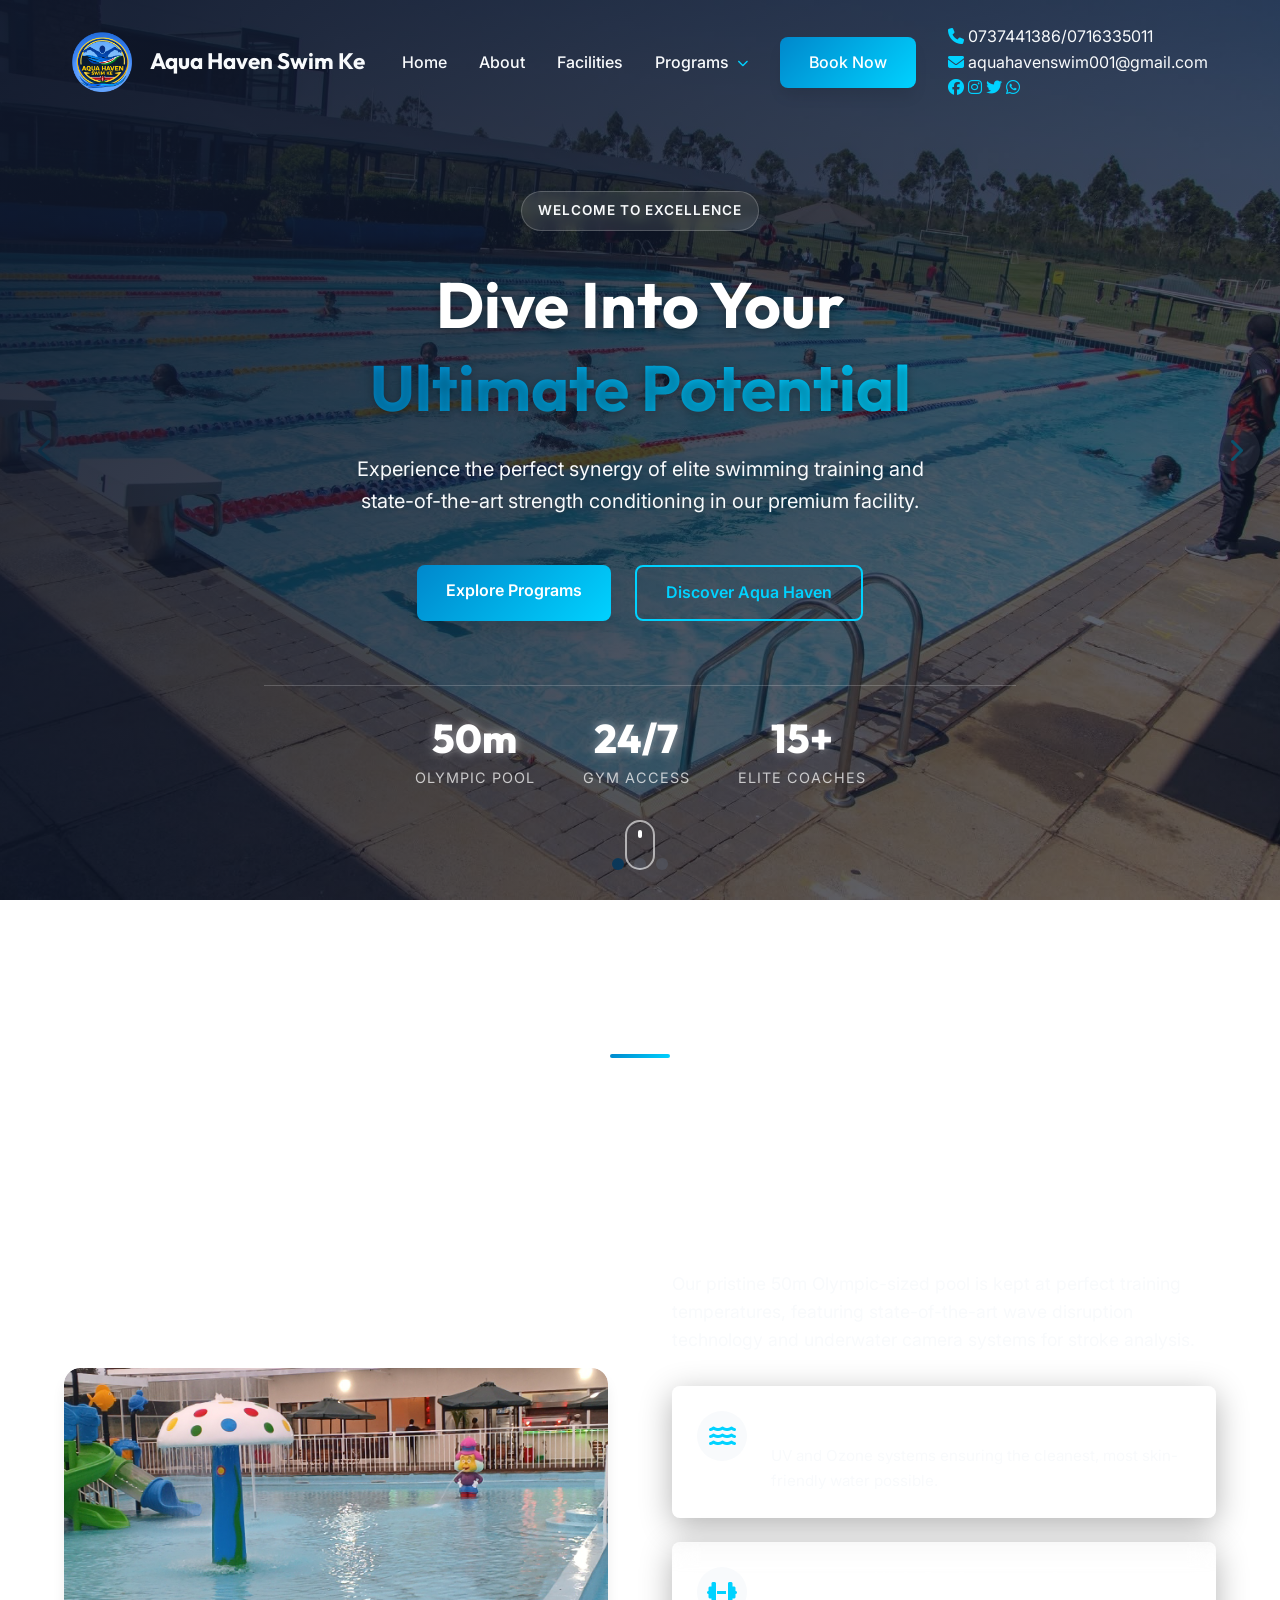
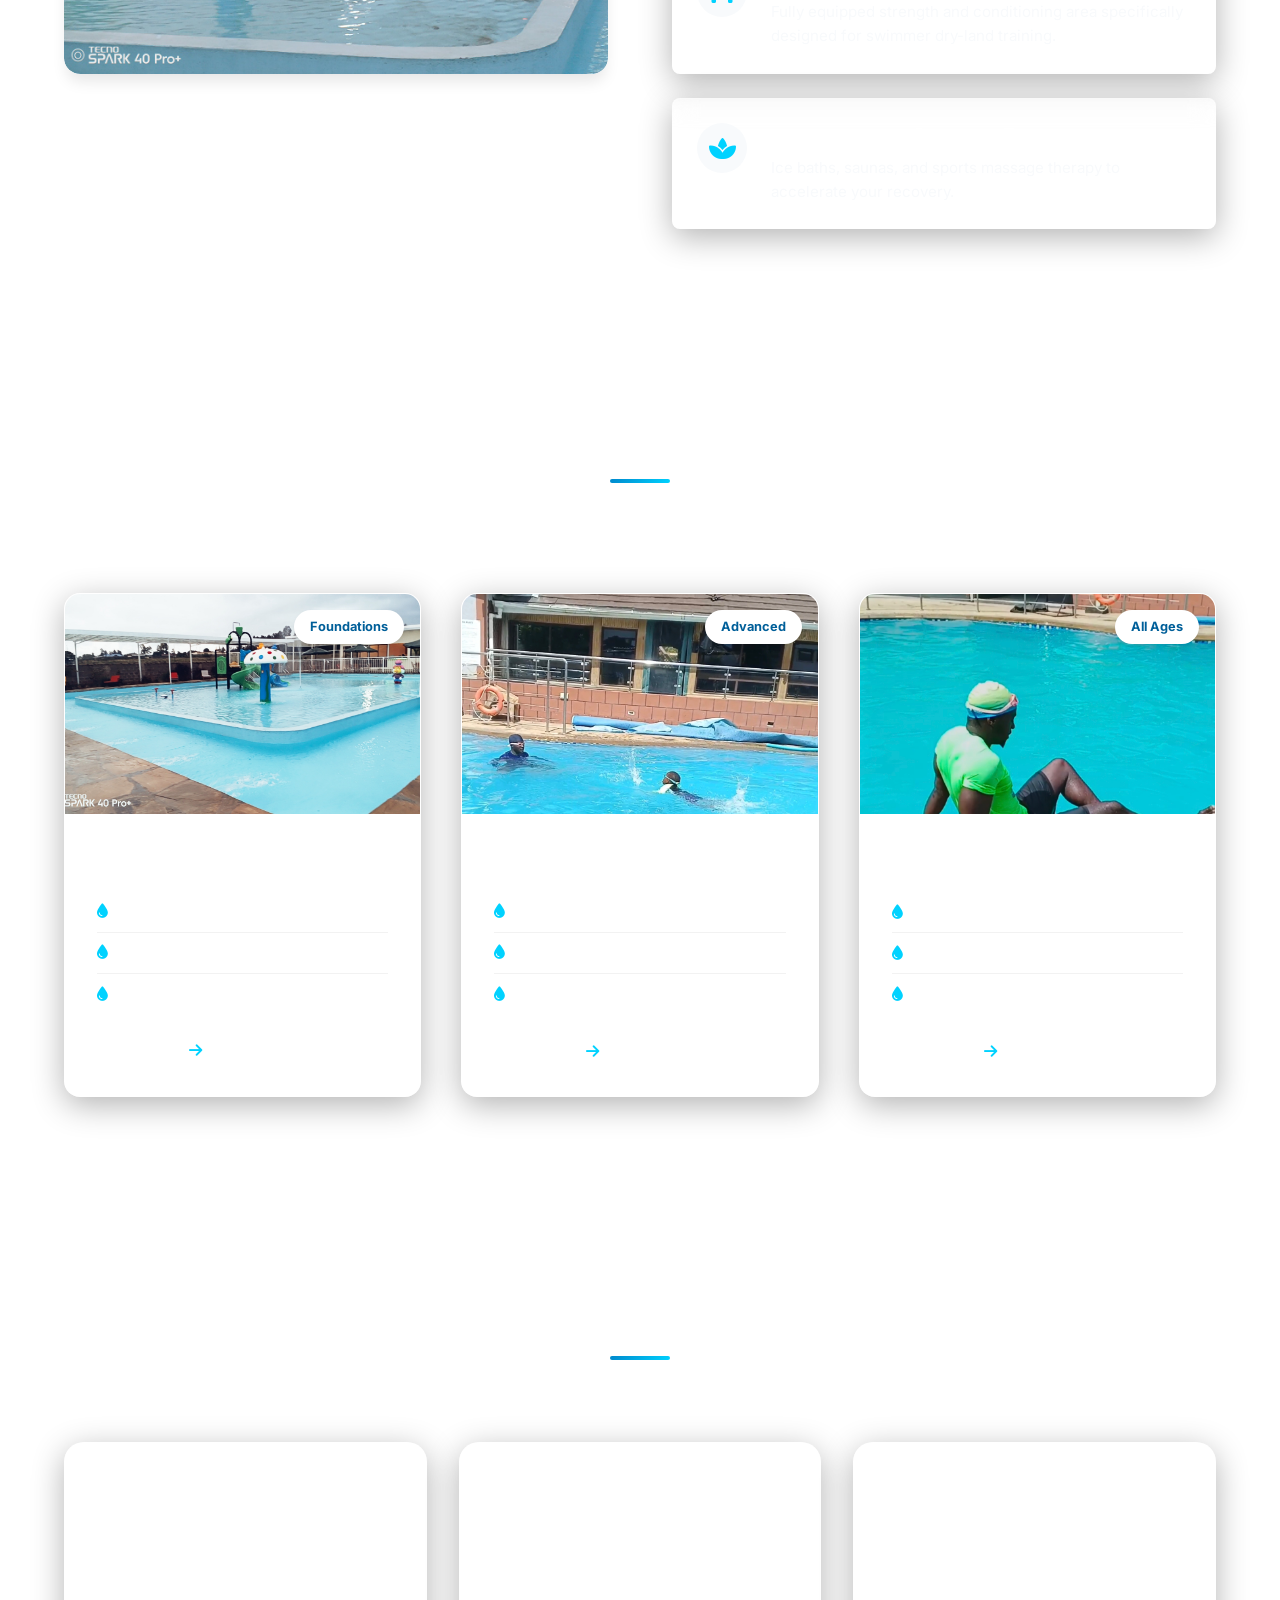
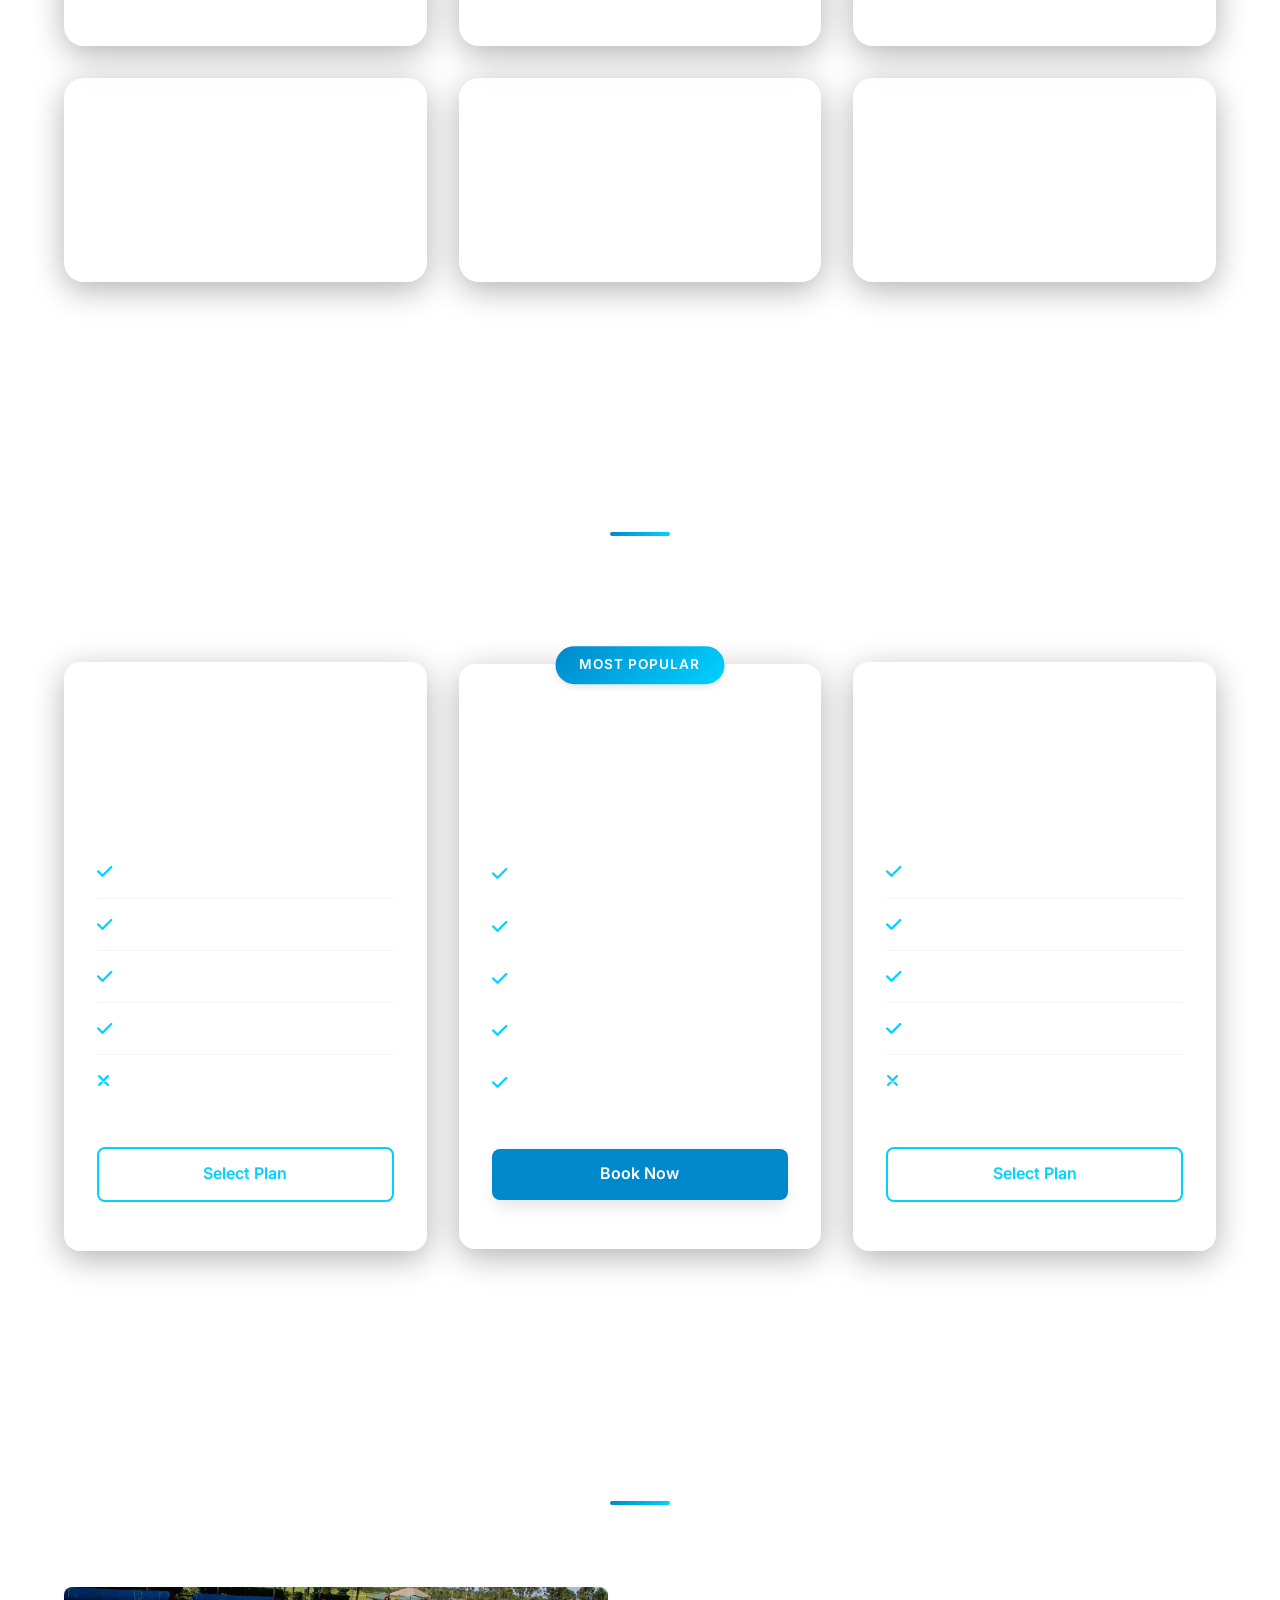
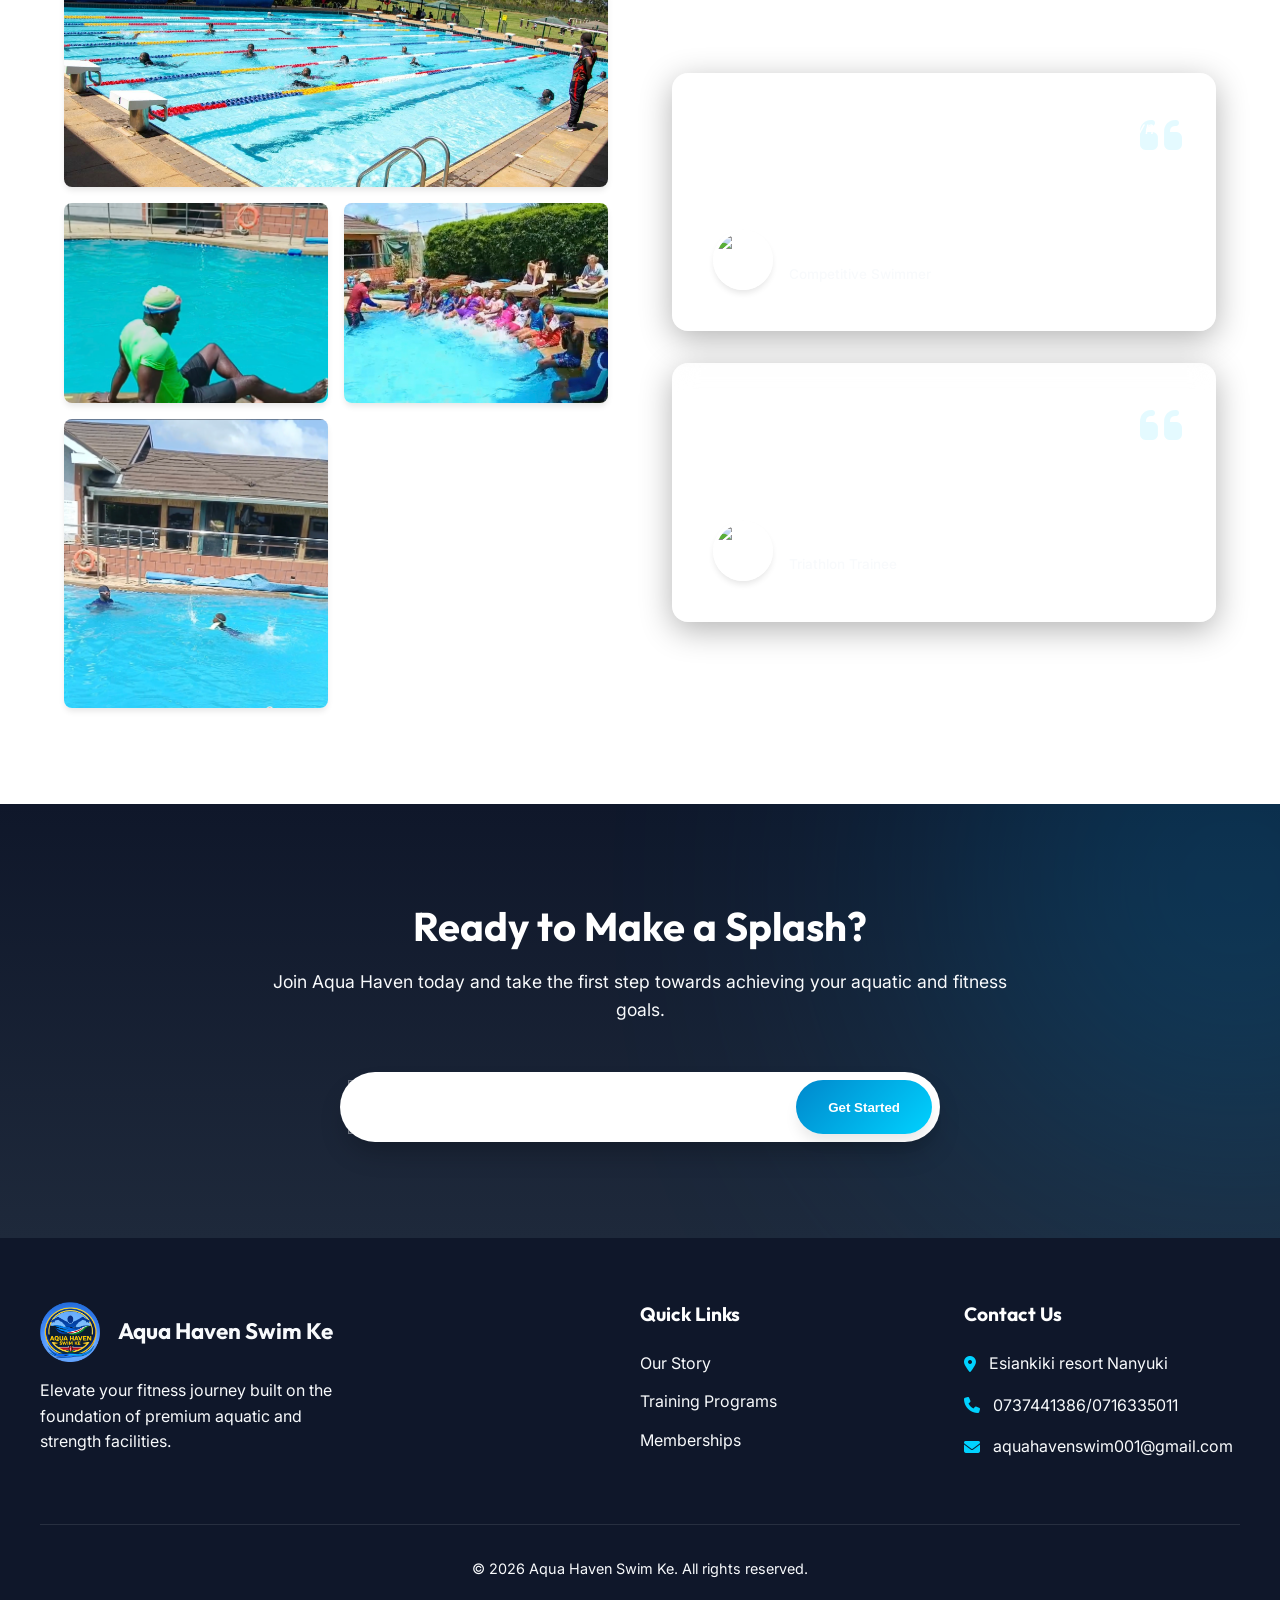
==== commit a8fcb9cf: "feat: Update brand name to 'Aqua Haven Swim Ke' and add `name` attributes to booking form fields acr" ====
--- a/index.html
+++ b/index.html
@@ -25,8 +25,8 @@
     <nav class="navbar">
       <div class="nav-container">
         <a href="index.html" class="logo">
-          <img src="images/file_0000000071d0720cb99aed08f7c5b2e5.png" alt="Aqua Haven Swim Logo">
-          <span class="logo-text">Aqua Haven Swim</span>
+          <img src="images/file_0000000071d0720cb99aed08f7c5b2e5.png" alt="Aqua Haven Swim Ke Logo">
+          <span class="logo-text">Aqua Haven Swim Ke</span>
         </a>
         <ul class="nav-links">
           <li class="nav-item"><a href="#home">Home</a></li>
@@ -637,8 +637,8 @@
       <div class="footer-content">
         <div class="footer-brand">
           <a href="index.html" class="logo">
-            <img src="images/file_0000000071d0720cb99aed08f7c5b2e5.png" alt="Aqua Haven Swim Logo">
-            <span class="logo-text">Aqua Haven Swim</span>
+            <img src="images/file_0000000071d0720cb99aed08f7c5b2e5.png" alt="Aqua Haven Swim Ke Logo">
+            <span class="logo-text">Aqua Haven Swim Ke</span>
           </a>
           <p>
             Elevate your fitness journey built on the foundation of premium
@@ -663,7 +663,7 @@
         </div>
       </div>
       <div class="footer-bottom">
-        <p>&copy; 2026 Aqua Haven Swim. All rights reserved.</p>
+        <p>&copy; 2026 Aqua Haven Swim Ke. All rights reserved.</p>
       </div>
     </footer>
 
@@ -696,7 +696,7 @@
               <label for="fullName">Full Name</label>
               <input
                 type="text"
-                id="fullName"
+                name="full_name"
                 placeholder="John Doe"
                 required
               />
@@ -706,7 +706,7 @@
               <label for="emailAddr">Email Address</label>
               <input
                 type="email"
-                id="emailAddr"
+                name="email"
                 placeholder="john@example.com"
                 required
               />
@@ -716,7 +716,7 @@
               <label for="phoneNum">Phone Number</label>
               <input
                 type="tel"
-                id="phoneNum"
+                name="phone"
                 placeholder="+1 (555) 000-0000"
                 required
               />
@@ -735,7 +735,7 @@
             <p class="step-subtitle">What would you like to train and when?</p>
             <div class="form-group">
               <label for="programSelect">Training Program</label>
-              <select id="programSelect" required>
+              <select id="programSelect" name="program" required>
                 <option value="">-- Select a Program --</option>
                 <option value="water-safety">Water Safety Skills</option>
                 <option value="confidence">Confidence Building</option>
@@ -750,7 +750,7 @@
             </div>
             <div class="form-group">
               <label for="startDate">Select Start Date</label>
-              <input type="date" id="startDate" required />
+              <input type="date" id="startDate" name="start_date" required />
               <span class="error-message">Please choose a start date</span>
             </div>
             <div class="form-group">
@@ -759,6 +759,7 @@
               >
               <textarea
                 id="specialRequests"
+                name="special_requests"
                 rows="3"
                 placeholder="Tell us about your current swimming level or any medical conditions we should know about."
               ></textarea>
@@ -815,6 +816,7 @@
                 <input
                   type="text"
                   id="transactionCode"
+                  name="transaction_code"
                   placeholder="Enter Transaction Code (e.g. QAB12C34)"
                 />
               </div>
@@ -838,7 +840,7 @@
               </div>
               <h3>Booking Confirmed!</h3>
               <p>
-                Thank you for choosing Aqua Haven Swim. We've sent a calendar
+                Thank you for choosing Aqua Haven Swim Ke. We've sent a calendar
                 invitation and confirmation to your email.
               </p>
               <button type="button" class="btn-primary mt-4 modal-close-btn">
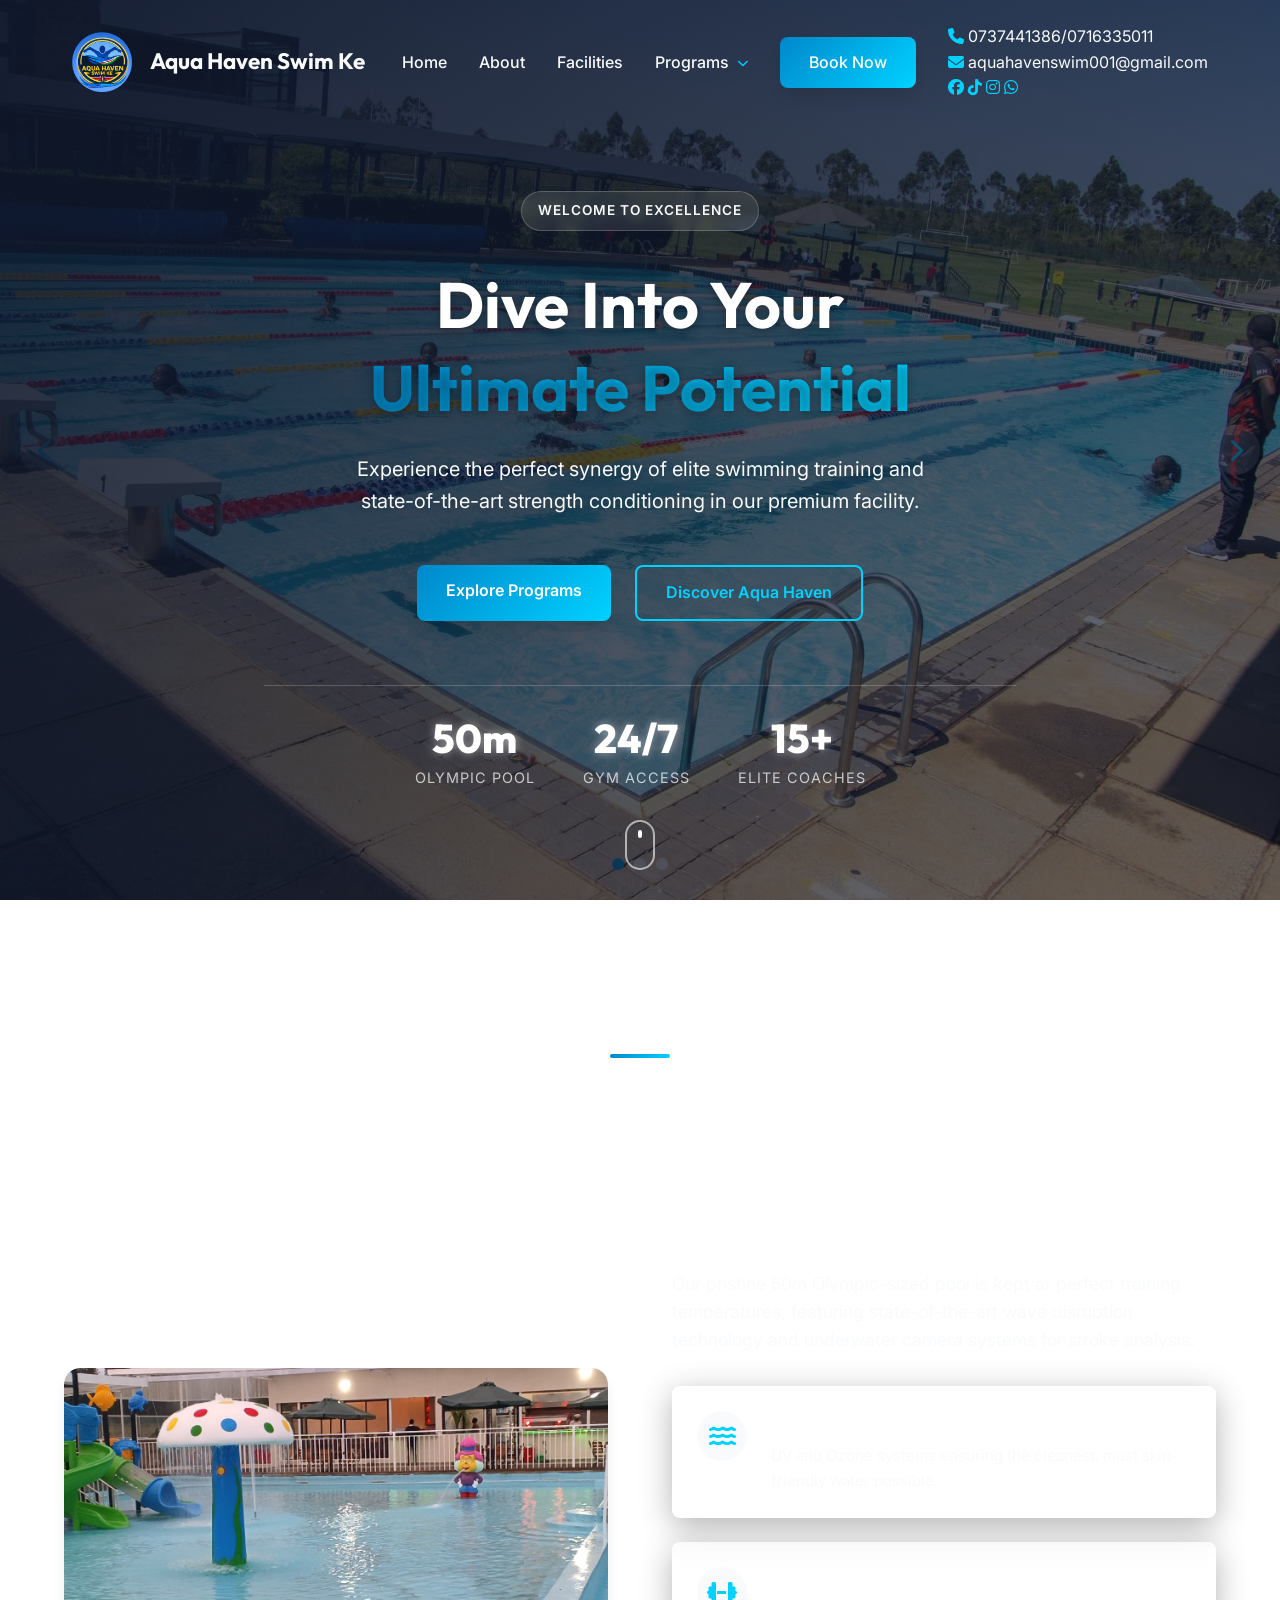
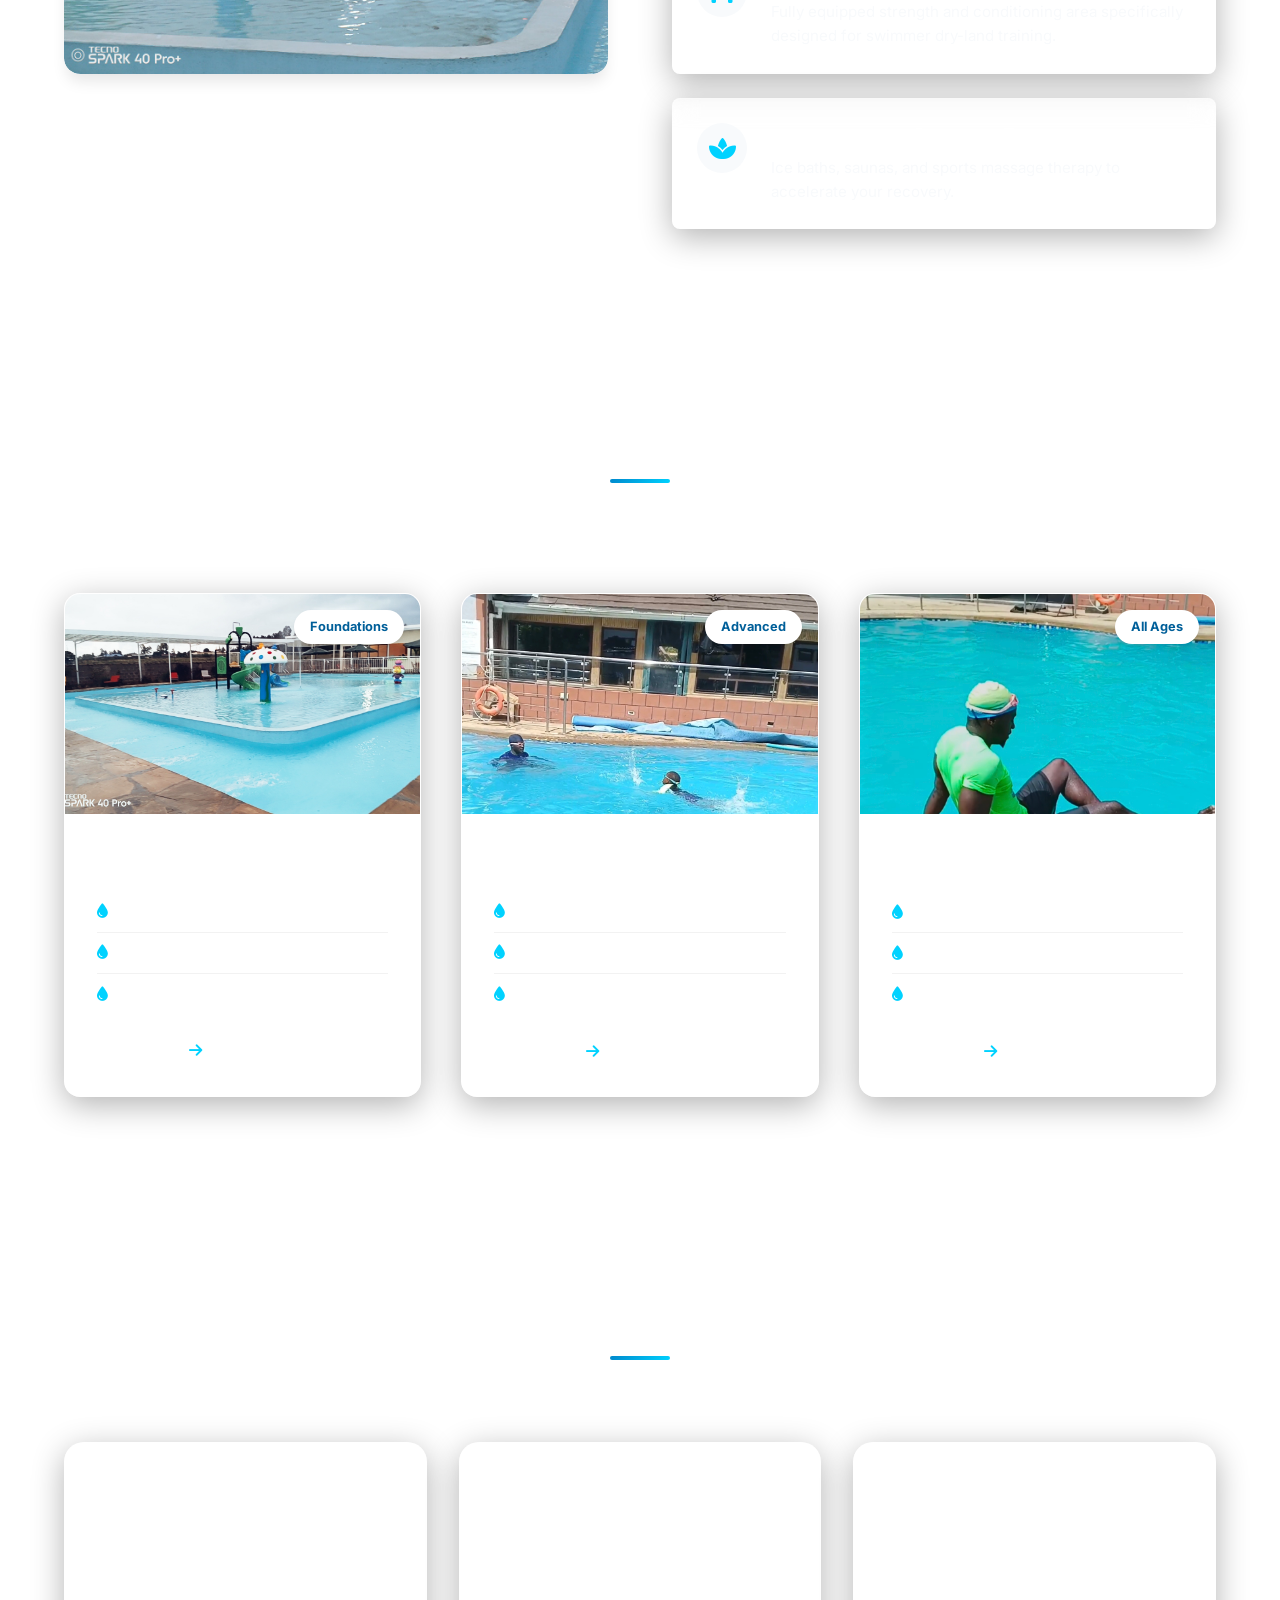
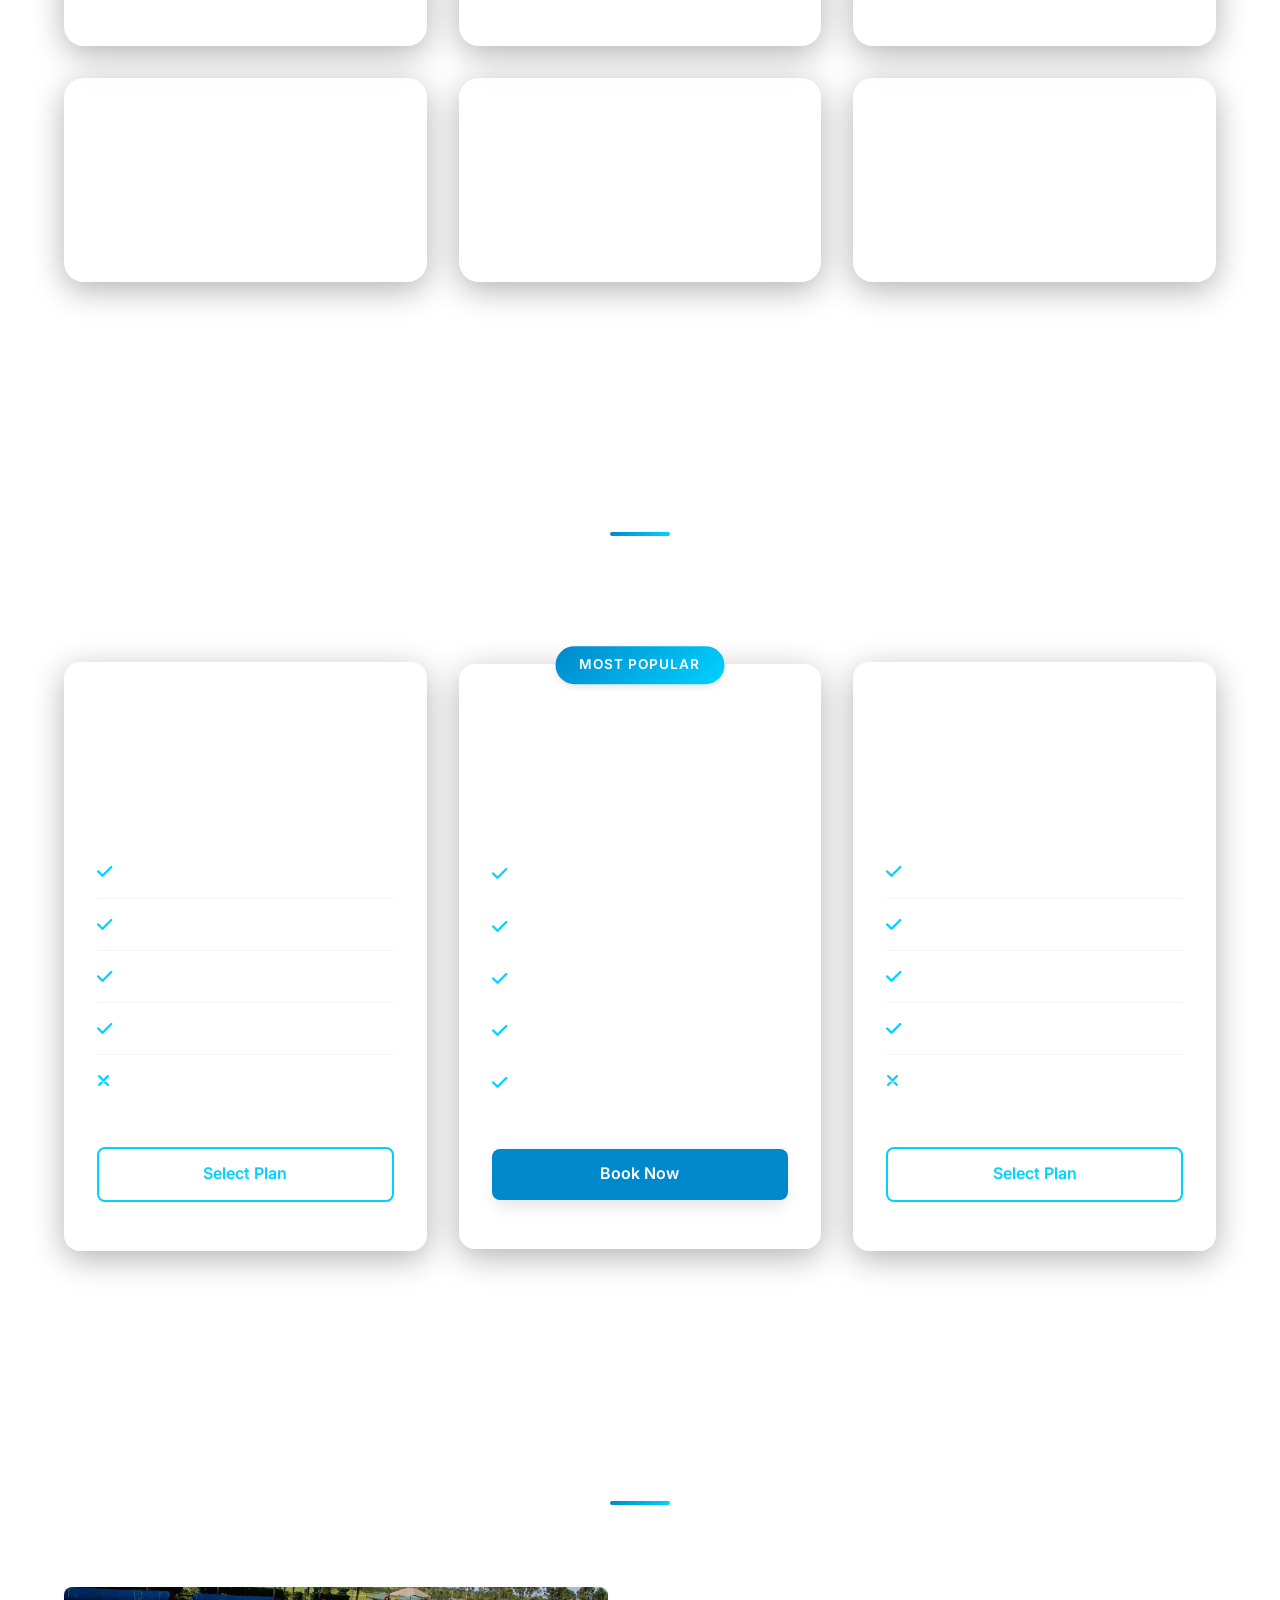
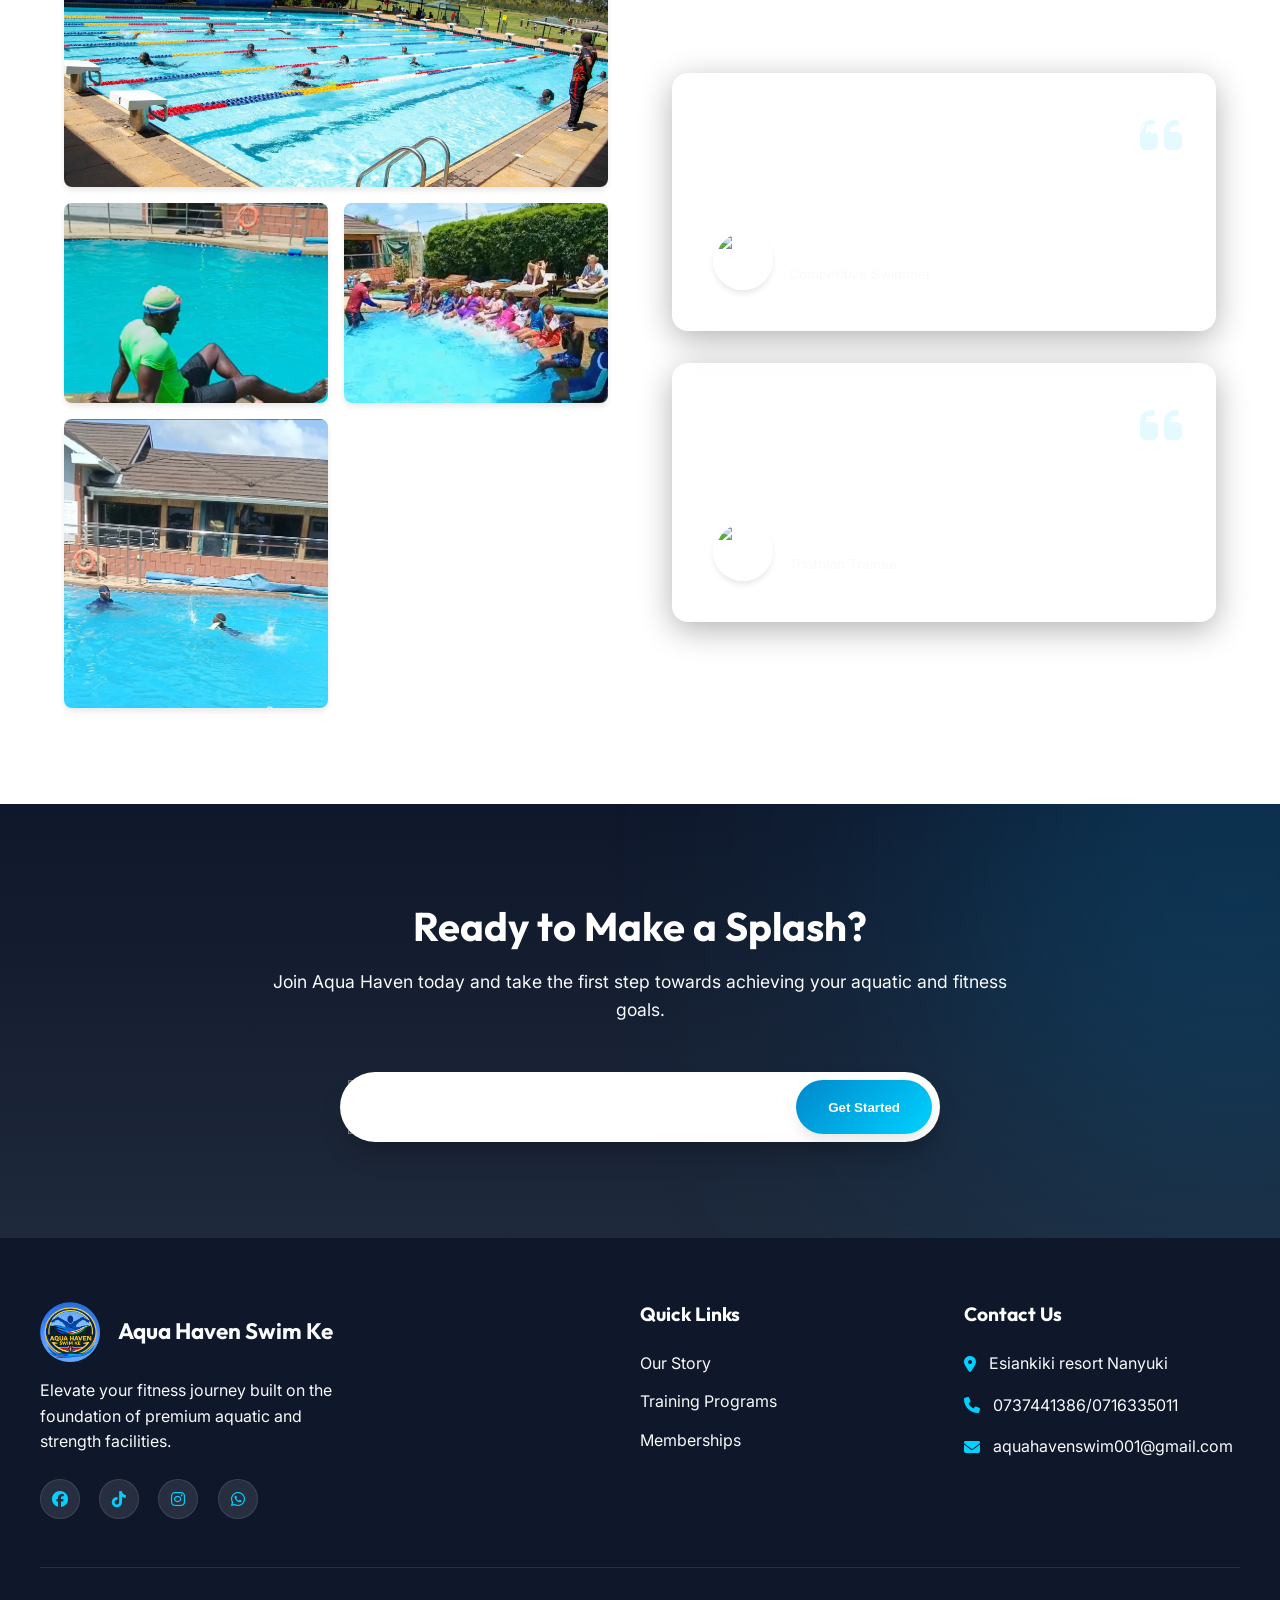
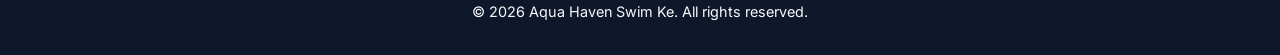
==== commit 26b1eae4: "feat: Add social media links and contact information to mobile and main footers across multiple page" ====
--- a/index.html
+++ b/index.html
@@ -119,9 +119,9 @@
               <p><i class="fa-solid fa-envelope"></i> aquahavenswim001@gmail.com</p>
             </div>
             <div class="mobile-social-links">
-              <a href="#" aria-label="Facebook"><i class="fa-brands fa-facebook"></i></a>
+              <a href="https://www.facebook.com/profile.php?id=61585278077713&mibextid=ZbWKwL" target="_blank" rel="noopener" aria-label="Facebook"><i class="fa-brands fa-facebook"></i></a>
+              <a href="https://www.tiktok.com/@aquahavenswimke737441386" target="_blank" rel="noopener" aria-label="TikTok"><i class="fa-brands fa-tiktok"></i></a>
               <a href="#" aria-label="Instagram"><i class="fa-brands fa-instagram"></i></a>
-              <a href="#" aria-label="Twitter"><i class="fa-brands fa-twitter"></i></a>
               <a href="#" aria-label="WhatsApp"><i class="fa-brands fa-whatsapp"></i></a>
             </div>
           </li>
@@ -644,6 +644,12 @@
             Elevate your fitness journey built on the foundation of premium
             aquatic and strength facilities.
           </p>
+          <div class="footer-social">
+            <a href="https://www.facebook.com/profile.php?id=61585278077713&mibextid=ZbWKwL" target="_blank" rel="noopener" aria-label="Facebook"><i class="fa-brands fa-facebook"></i></a>
+            <a href="https://www.tiktok.com/@aquahavenswimke737441386" target="_blank" rel="noopener" aria-label="TikTok"><i class="fa-brands fa-tiktok"></i></a>
+            <a href="#" aria-label="Instagram"><i class="fa-brands fa-instagram"></i></a>
+            <a href="#" aria-label="WhatsApp"><i class="fa-brands fa-whatsapp"></i></a>
+          </div>
         </div>
         <div class="footer-links">
           <h4>Quick Links</h4>
--- a/style.css
+++ b/style.css
@@ -1733,6 +1733,32 @@
 .footer-brand p {
   color: var(--color-text-light);
   max-width: 300px;
+}
+
+.footer-social {
+  display: flex;
+  gap: 1.2rem;
+  margin-top: 1.5rem;
+}
+
+.footer-social a {
+  width: 40px;
+  height: 40px;
+  background: rgba(255, 255, 255, 0.1);
+  border-radius: 50%;
+  display: flex;
+  align-items: center;
+  justify-content: center;
+  color: var(--color-white);
+  transition: all var(--transition-normal);
+  border: 1px solid rgba(255, 255, 255, 0.1);
+}
+
+.footer-social a:hover {
+  background: var(--color-primary);
+  color: var(--color-white);
+  transform: translateY(-3px);
+  box-shadow: 0 5px 15px rgba(0, 136, 204, 0.3);
 }
 
 .footer-links h4,
@@ -2152,12 +2178,22 @@
    Sky Gradient & Glassmorphism Theme
 ======================================== */
 body {
-  background: linear-gradient(to bottom, #000000 0%, #001f3f 40%, #87CEEB 100%) !important;
+  background: linear-gradient(
+    to bottom,
+    #000000 0%,
+    #001f3f 40%,
+    #87ceeb 100%
+  ) !important;
   background-attachment: fixed !important;
   color: #f8fafc !important;
 }
 
-h1, h2, h3, h4, h5, h6 {
+h1,
+h2,
+h3,
+h4,
+h5,
+h6 {
   color: #ffffff !important;
 }
 
@@ -2170,7 +2206,16 @@
 }
 
 /* Glassmorphism for Cards and Modals */
-.service-card, .pricing-card, .curriculum-card, .testimonial-card, .mega-menu, .modal-dialog, .instruction-box, .feature-item, .values-card, .video-item {
+.service-card,
+.pricing-card,
+.curriculum-card,
+.testimonial-card,
+.mega-menu,
+.modal-dialog,
+.instruction-box,
+.feature-item,
+.values-card,
+.video-item {
   background: rgba(255, 255, 255, 0.1) !important;
   -webkit-backdrop-filter: blur(12px);
   backdrop-filter: blur(12px);
@@ -2179,7 +2224,17 @@
   color: #ffffff !important;
 }
 
-.service-card h3, .pricing-card h3, .curriculum-card h3, .testimonial-text, .author-info h4, .mega-menu a, .modal-dialog h2, .modal-dialog h3, .form-group label, .feature-item h4, .values-card h4 {
+.service-card h3,
+.pricing-card h3,
+.curriculum-card h3,
+.testimonial-text,
+.author-info h4,
+.mega-menu a,
+.modal-dialog h2,
+.modal-dialog h3,
+.form-group label,
+.feature-item h4,
+.values-card h4 {
   color: #ffffff !important;
 }
 
@@ -2196,7 +2251,8 @@
   border-bottom: 1px solid rgba(255, 255, 255, 0.1);
 }
 
-.navbar.scrolled .logo .logo-text, .navbar.scrolled .nav-links a:not(.btn-primary) {
+.navbar.scrolled .logo .logo-text,
+.navbar.scrolled .nav-links a:not(.btn-primary) {
   color: #ffffff !important;
 }
 
@@ -2210,7 +2266,13 @@
 }
 
 /* Global Text Readability on Dark Background */
-p, span, li, a, label, .feature-text p, .about-content p {
+p,
+span,
+li,
+a,
+label,
+.feature-text p,
+.about-content p {
   color: #f8fafc !important;
 }
 
@@ -2220,7 +2282,7 @@
   font-weight: 500;
 }
 
-.form-group.has-error input, 
+.form-group.has-error input,
 .form-group.has-error select,
 .form-group.has-error textarea {
   border-color: #ff4d4d !important;
@@ -2228,19 +2290,30 @@
   color: #ffffff !important;
 }
 
-i.fa-solid, i.fa-regular, i.fa-brands {
+i.fa-solid,
+i.fa-regular,
+i.fa-brands {
   color: var(--color-secondary) !important;
 }
 
 /* Exception for buttons to keep them readable */
-.btn-primary, .btn-primary p, .btn-primary span, .btn-primary i {
+.btn-primary,
+.btn-primary p,
+.btn-primary span,
+.btn-primary i {
   color: #ffffff !important;
 }
-.btn-outline, .btn-outline p, .btn-outline span, .btn-outline i {
+.btn-outline,
+.btn-outline p,
+.btn-outline span,
+.btn-outline i {
   color: var(--color-secondary) !important;
   border-color: var(--color-secondary) !important;
 }
-.btn-outline:hover, .btn-outline:hover p, .btn-outline:hover span, .btn-outline:hover i {
+.btn-outline:hover,
+.btn-outline:hover p,
+.btn-outline:hover span,
+.btn-outline:hover i {
   background: var(--color-secondary) !important;
   color: #000000 !important;
 }
@@ -2251,20 +2324,37 @@
 }
 
 /* Fix modal inputs */
-input, select, textarea {
+input,
+select,
+textarea {
   background: rgba(255, 255, 255, 0.1) !important;
   color: #ffffff !important;
   border: 1px solid rgba(255, 255, 255, 0.3) !important;
 }
-input::placeholder, textarea::placeholder {
+input::placeholder,
+textarea::placeholder {
   color: rgba(255, 255, 255, 0.6) !important;
 }
 
 /* Specific Readability Fixes */
-.price, .price .currency, .price .period, .card-content h3, .card-content p, .program-list li, .pricing-features li, .pricing-header h3, .card-link, .service-card p, .pricing-card li, .pricing-card span {
+.price,
+.price .currency,
+.price .period,
+.card-content h3,
+.card-content p,
+.program-list li,
+.pricing-features li,
+.pricing-header h3,
+.card-link,
+.service-card p,
+.pricing-card li,
+.pricing-card span {
   color: #ffffff !important;
 }
-.feature-text h4, .feature-text p, .values-card h4, .values-card p {
+.feature-text h4,
+.feature-text p,
+.values-card h4,
+.values-card p {
   color: #ffffff !important;
 }
 .about-content p {
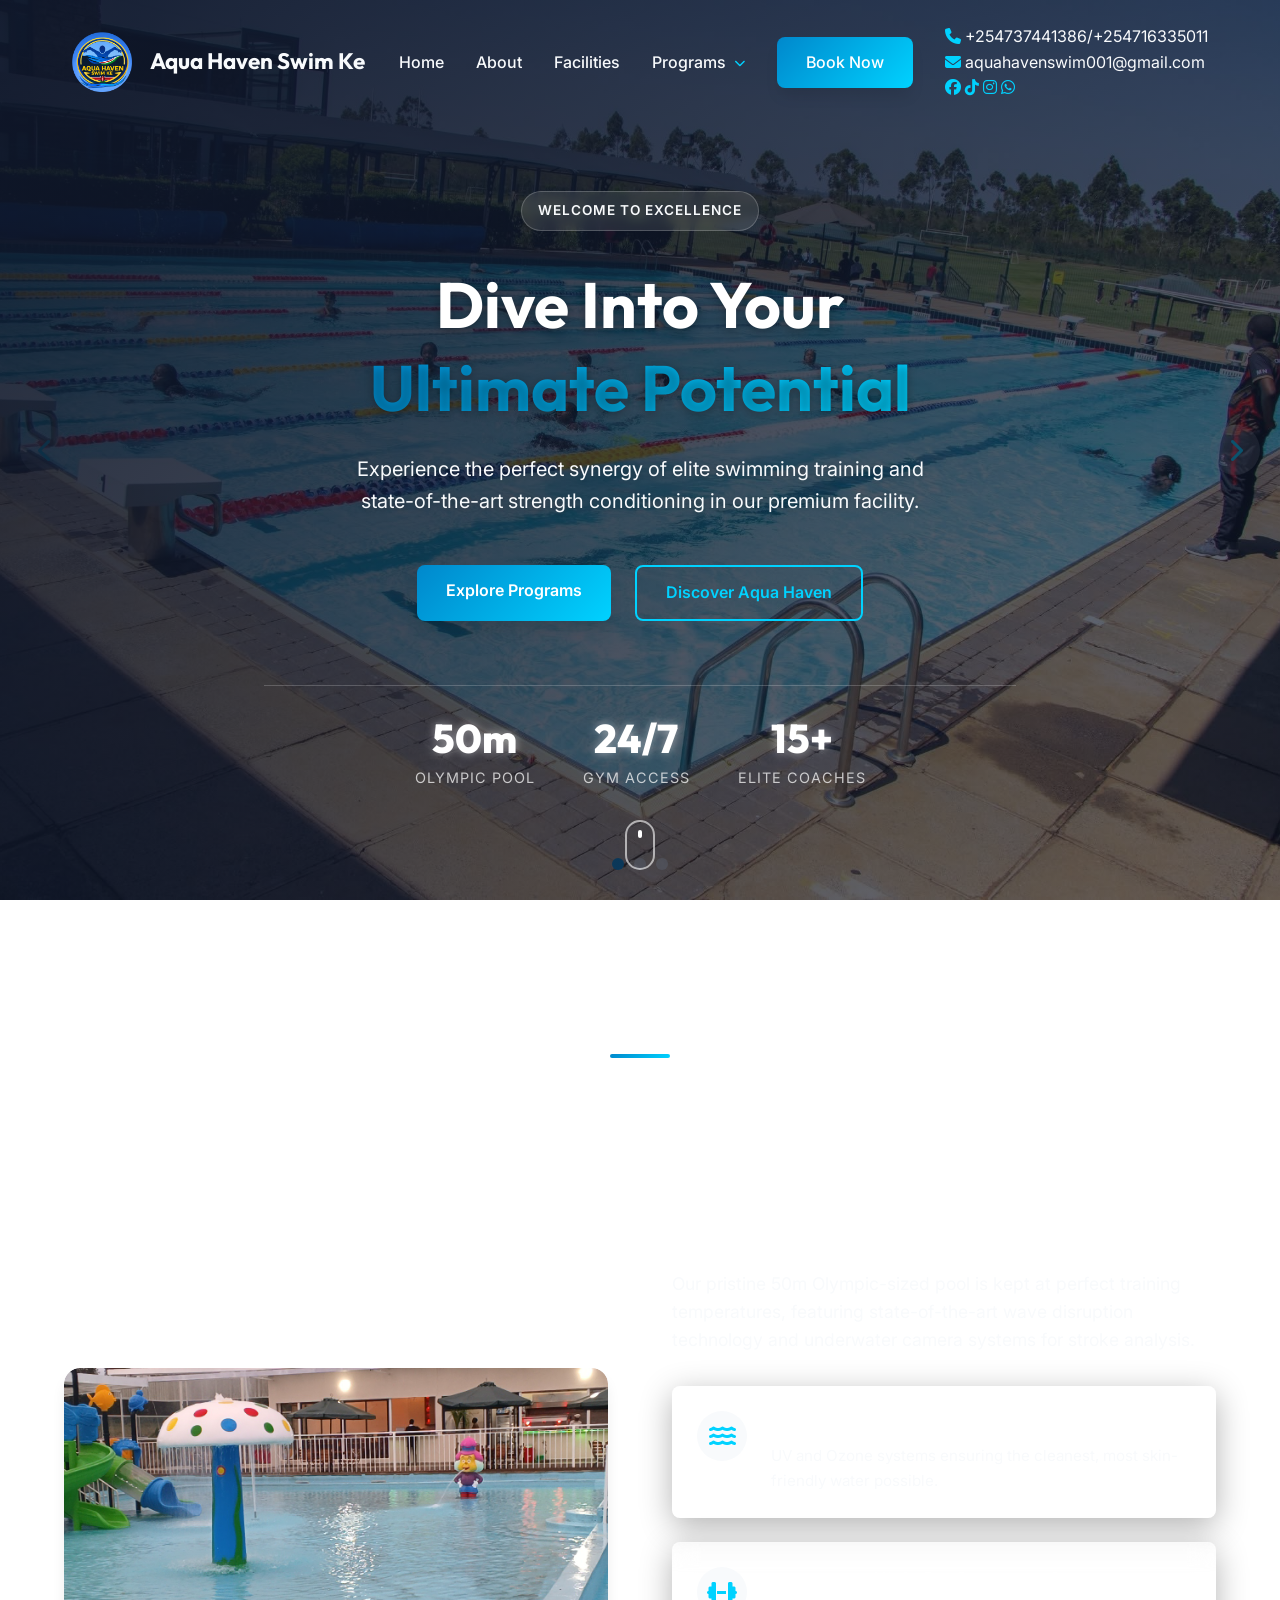
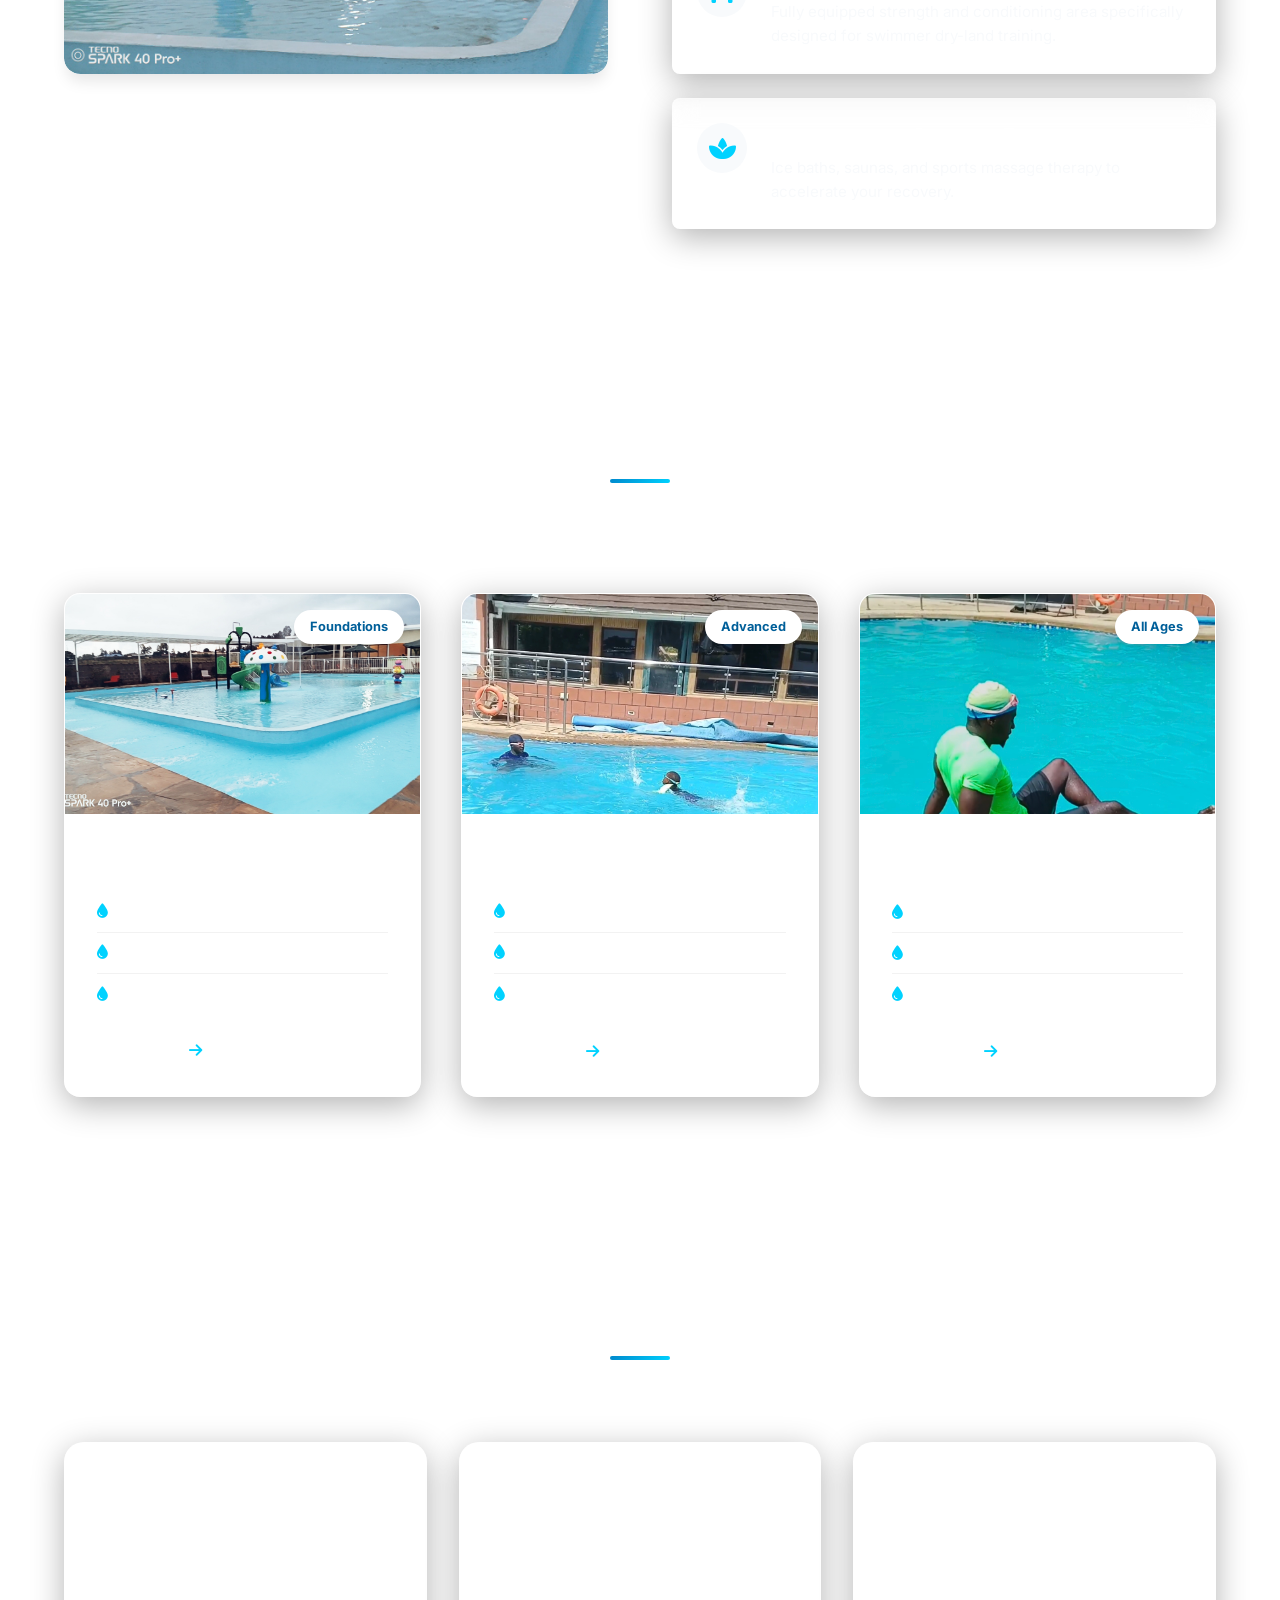
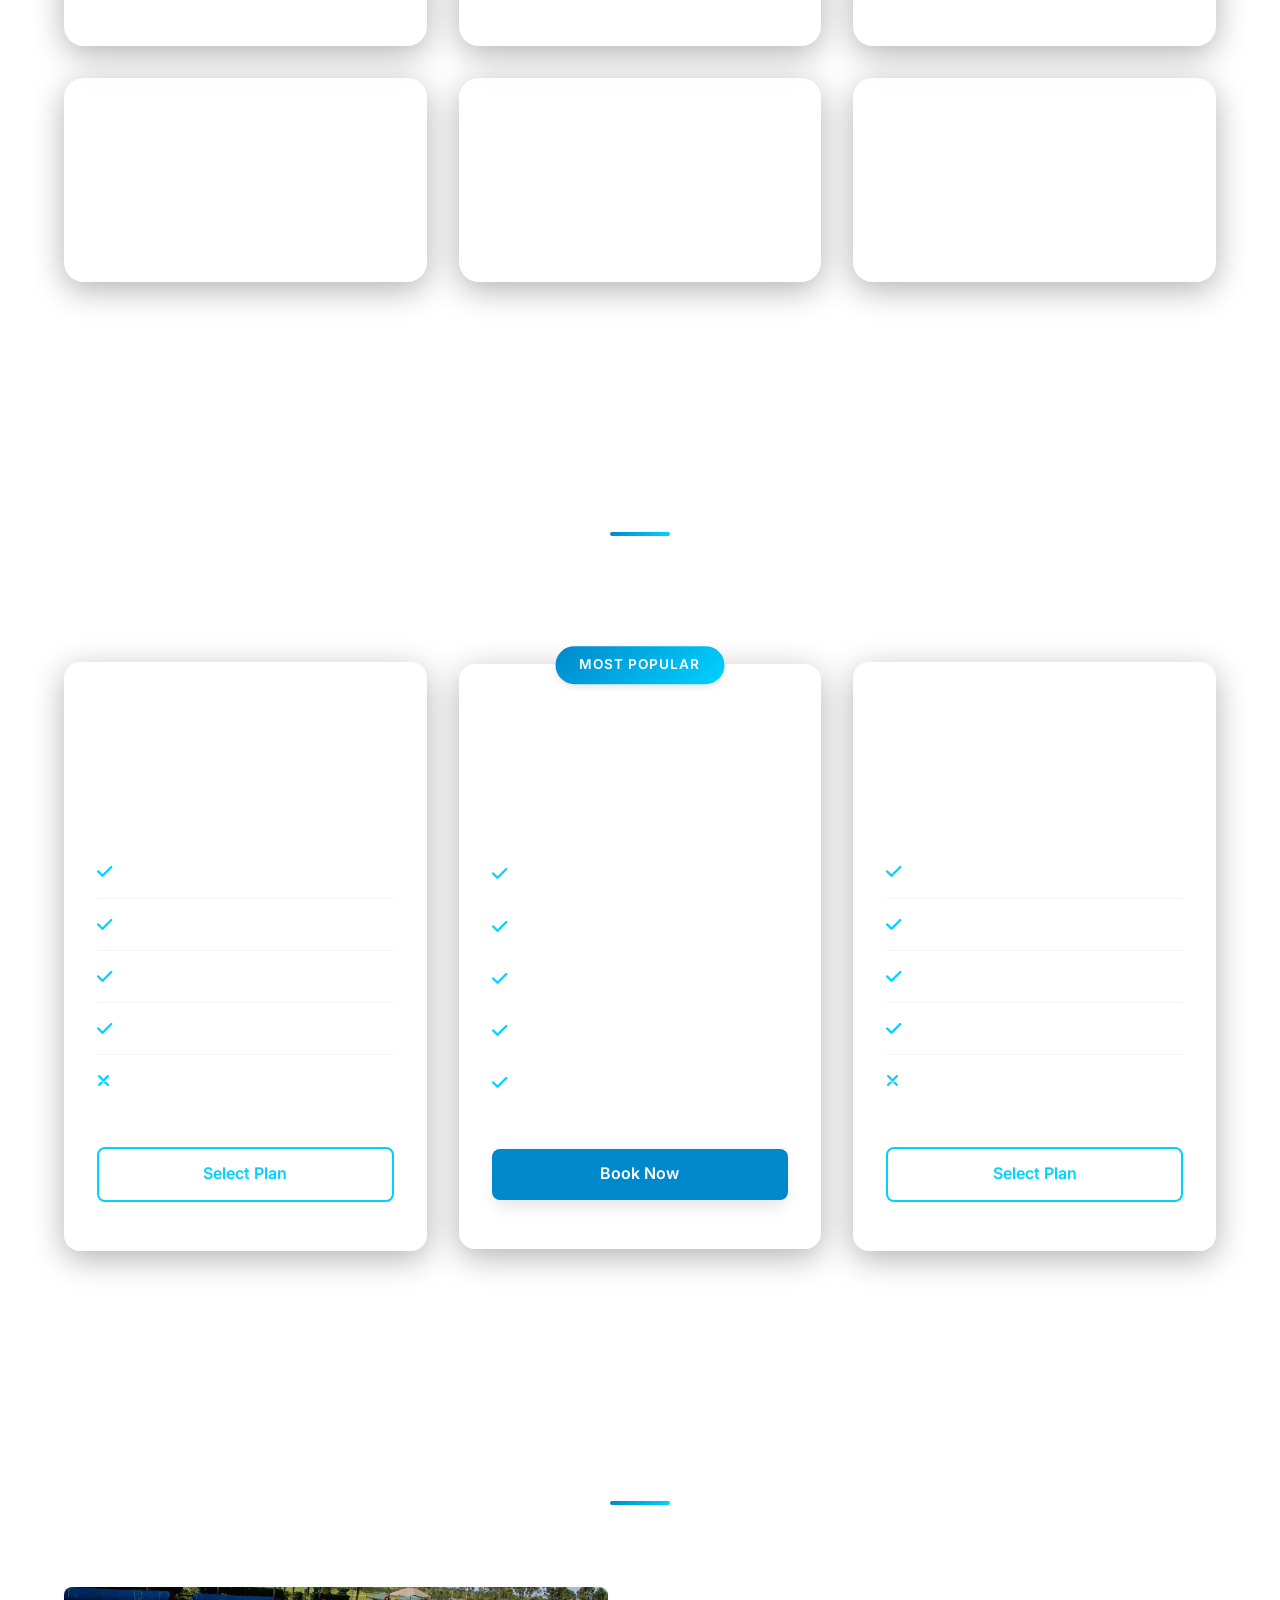
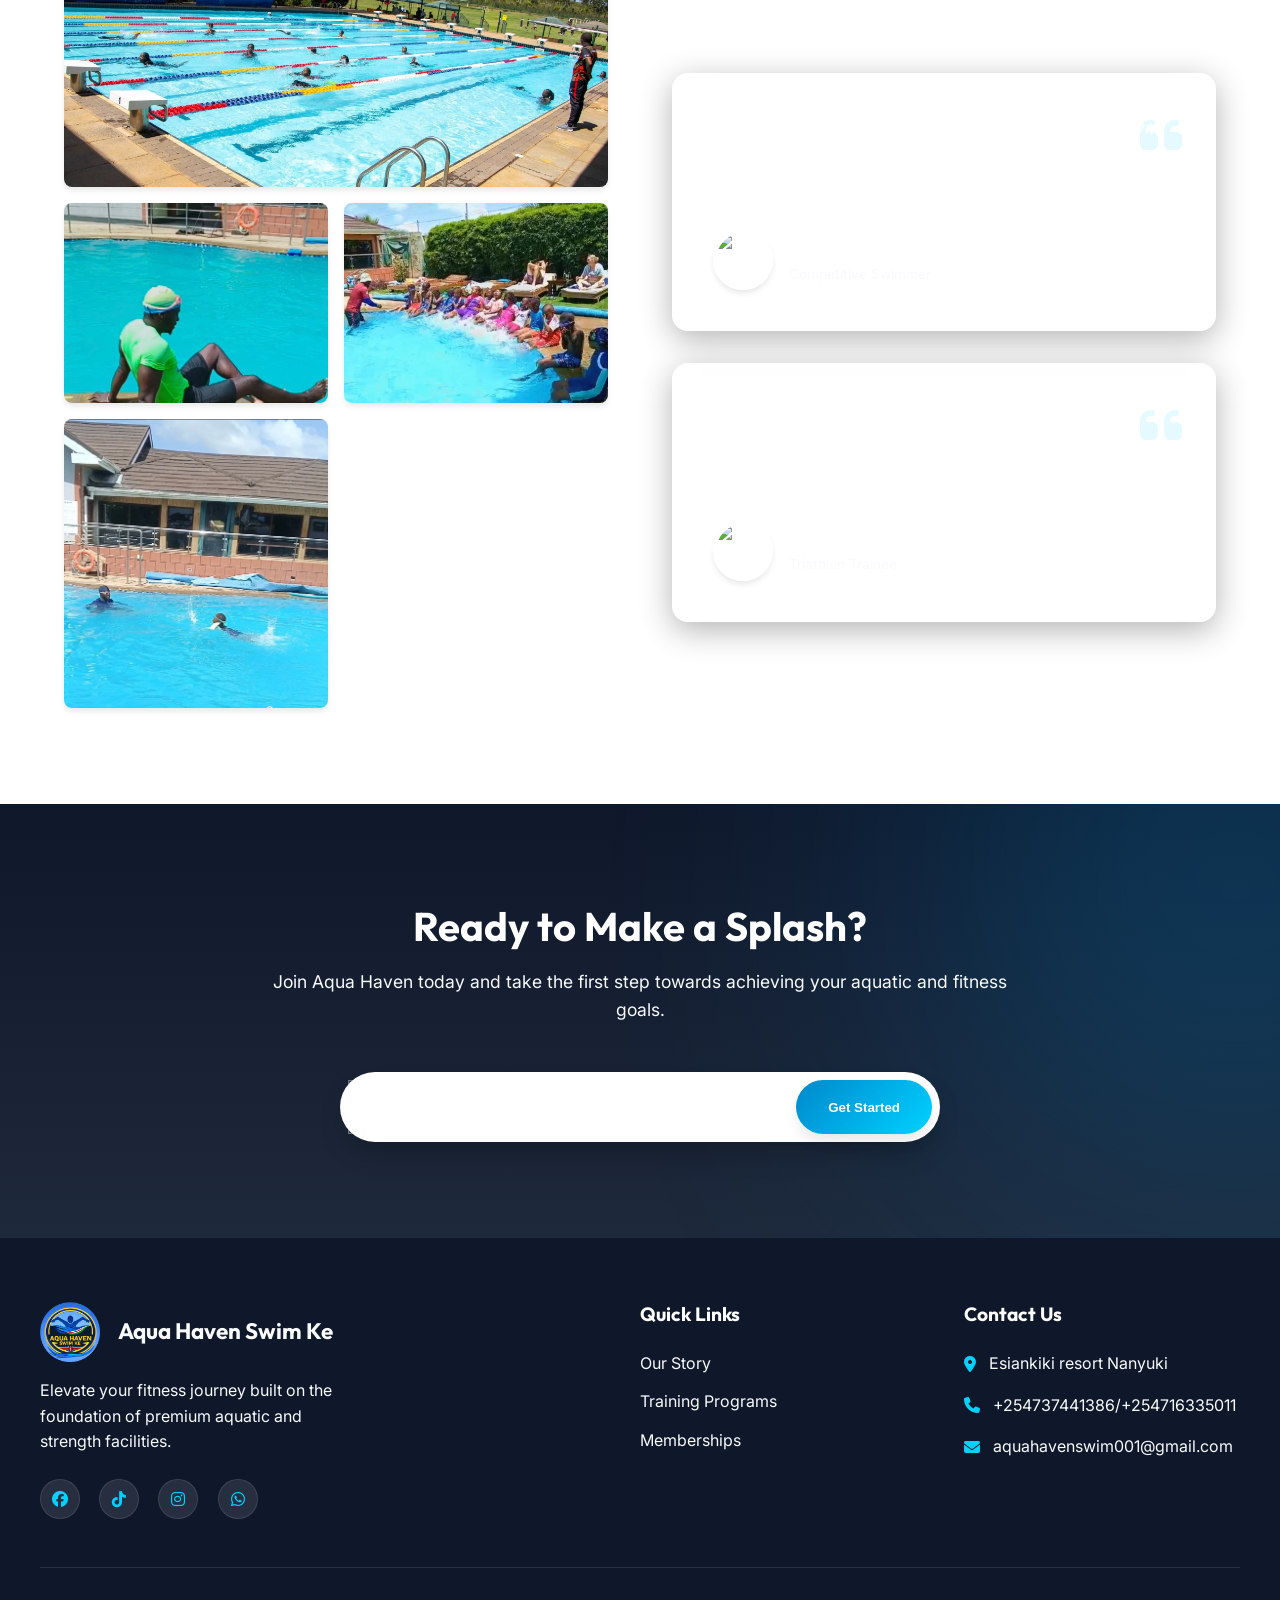
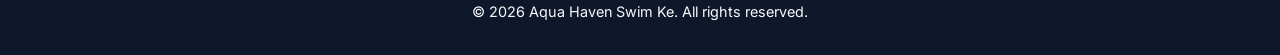
==== commit 0739f780: "feat: Update contact phone numbers with country codes and add correct social media links across all " ====
--- a/index.html
+++ b/index.html
@@ -115,14 +115,14 @@
           <!-- Mobile Menu Footer (Visible only on mobile/active menu) -->
           <li class="mobile-menu-footer">
             <div class="mobile-contact-info">
-              <p><i class="fa-solid fa-phone"></i> 0737441386/0716335011</p>
+              <p><i class="fa-solid fa-phone"></i> +254737441386/+254716335011</p>
               <p><i class="fa-solid fa-envelope"></i> aquahavenswim001@gmail.com</p>
             </div>
             <div class="mobile-social-links">
               <a href="https://www.facebook.com/profile.php?id=61585278077713&mibextid=ZbWKwL" target="_blank" rel="noopener" aria-label="Facebook"><i class="fa-brands fa-facebook"></i></a>
               <a href="https://www.tiktok.com/@aquahavenswimke737441386" target="_blank" rel="noopener" aria-label="TikTok"><i class="fa-brands fa-tiktok"></i></a>
-              <a href="#" aria-label="Instagram"><i class="fa-brands fa-instagram"></i></a>
-              <a href="#" aria-label="WhatsApp"><i class="fa-brands fa-whatsapp"></i></a>
+              <a href="https://www.instagram.com/invites/contact/?utm_source=ig_contact_invite&utm_medium=copy_link&utm_content=10xbmyiu" target="_blank" rel="noopener" aria-label="Instagram"><i class="fa-brands fa-instagram"></i></a>
+              <a href="https://wa.me/254716335011" target="_blank" rel="noopener" aria-label="WhatsApp"><i class="fa-brands fa-whatsapp"></i></a>
             </div>
           </li>
         </ul>
@@ -647,8 +647,8 @@
           <div class="footer-social">
             <a href="https://www.facebook.com/profile.php?id=61585278077713&mibextid=ZbWKwL" target="_blank" rel="noopener" aria-label="Facebook"><i class="fa-brands fa-facebook"></i></a>
             <a href="https://www.tiktok.com/@aquahavenswimke737441386" target="_blank" rel="noopener" aria-label="TikTok"><i class="fa-brands fa-tiktok"></i></a>
-            <a href="#" aria-label="Instagram"><i class="fa-brands fa-instagram"></i></a>
-            <a href="#" aria-label="WhatsApp"><i class="fa-brands fa-whatsapp"></i></a>
+            <a href="https://www.instagram.com/invites/contact/?utm_source=ig_contact_invite&utm_medium=copy_link&utm_content=10xbmyiu" target="_blank" rel="noopener" aria-label="Instagram"><i class="fa-brands fa-instagram"></i></a>
+            <a href="https://wa.me/254716335011" target="_blank" rel="noopener" aria-label="WhatsApp"><i class="fa-brands fa-whatsapp"></i></a>
           </div>
         </div>
         <div class="footer-links">
@@ -664,7 +664,7 @@
           <p>
             <i class="fa-solid fa-location-dot"></i> Esiankiki resort Nanyuki
           </p>
-          <p><i class="fa-solid fa-phone"></i> 0737441386/0716335011</p>
+          <p><i class="fa-solid fa-phone"></i> +254737441386/+254716335011</p>
           <p><i class="fa-solid fa-envelope"></i> aquahavenswim001@gmail.com</p>
         </div>
       </div>
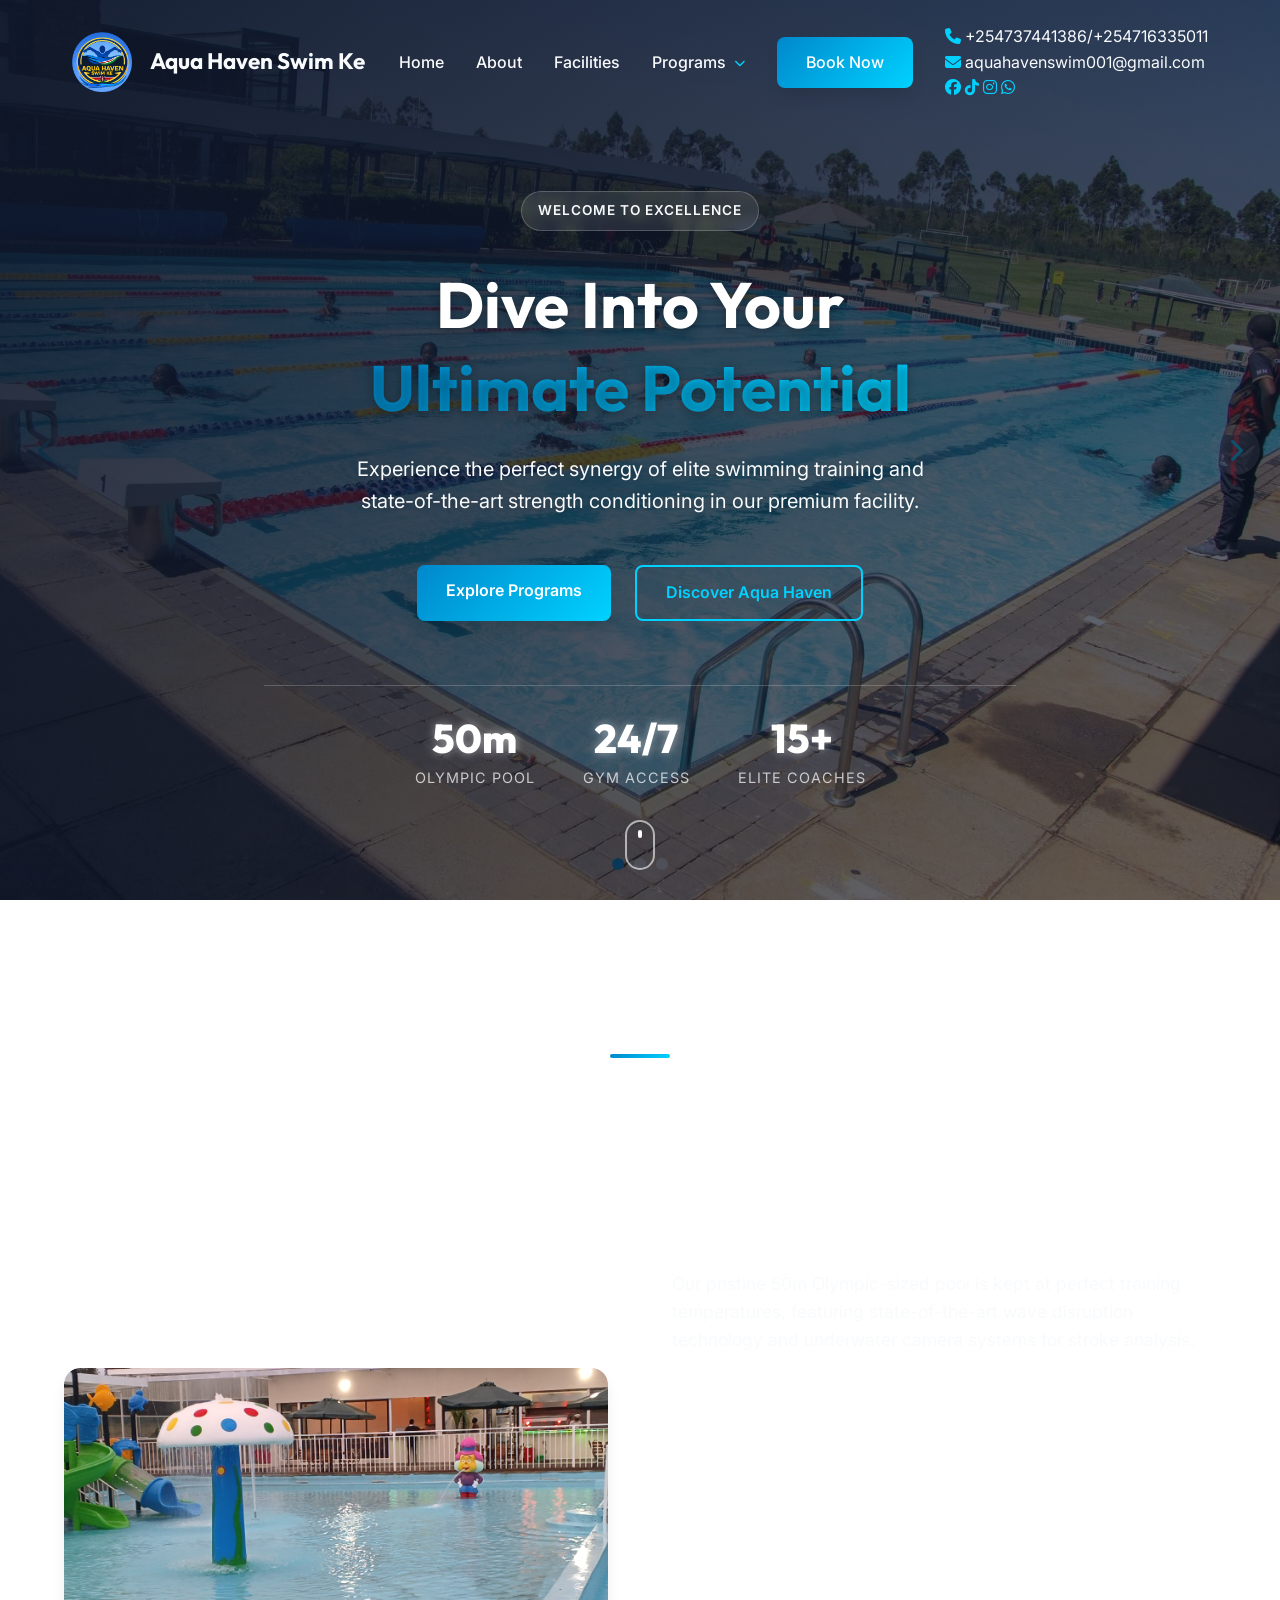
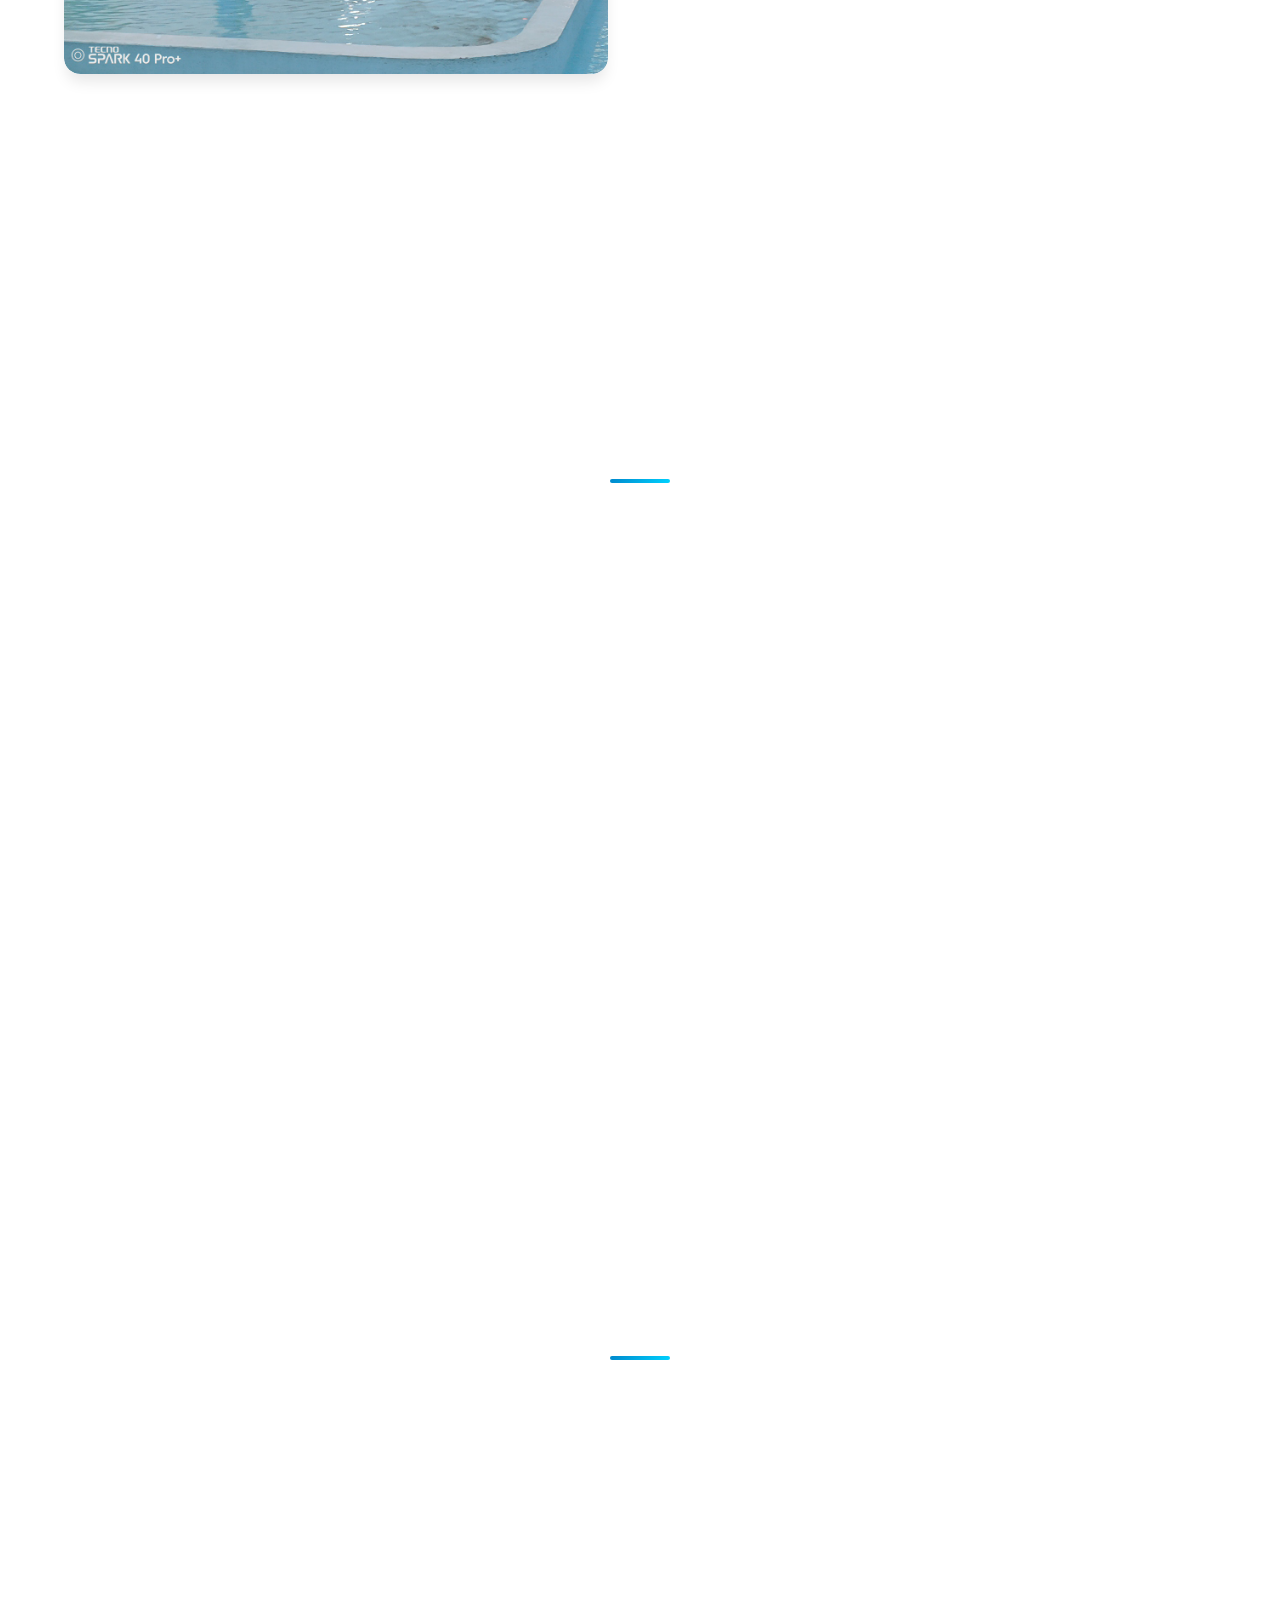
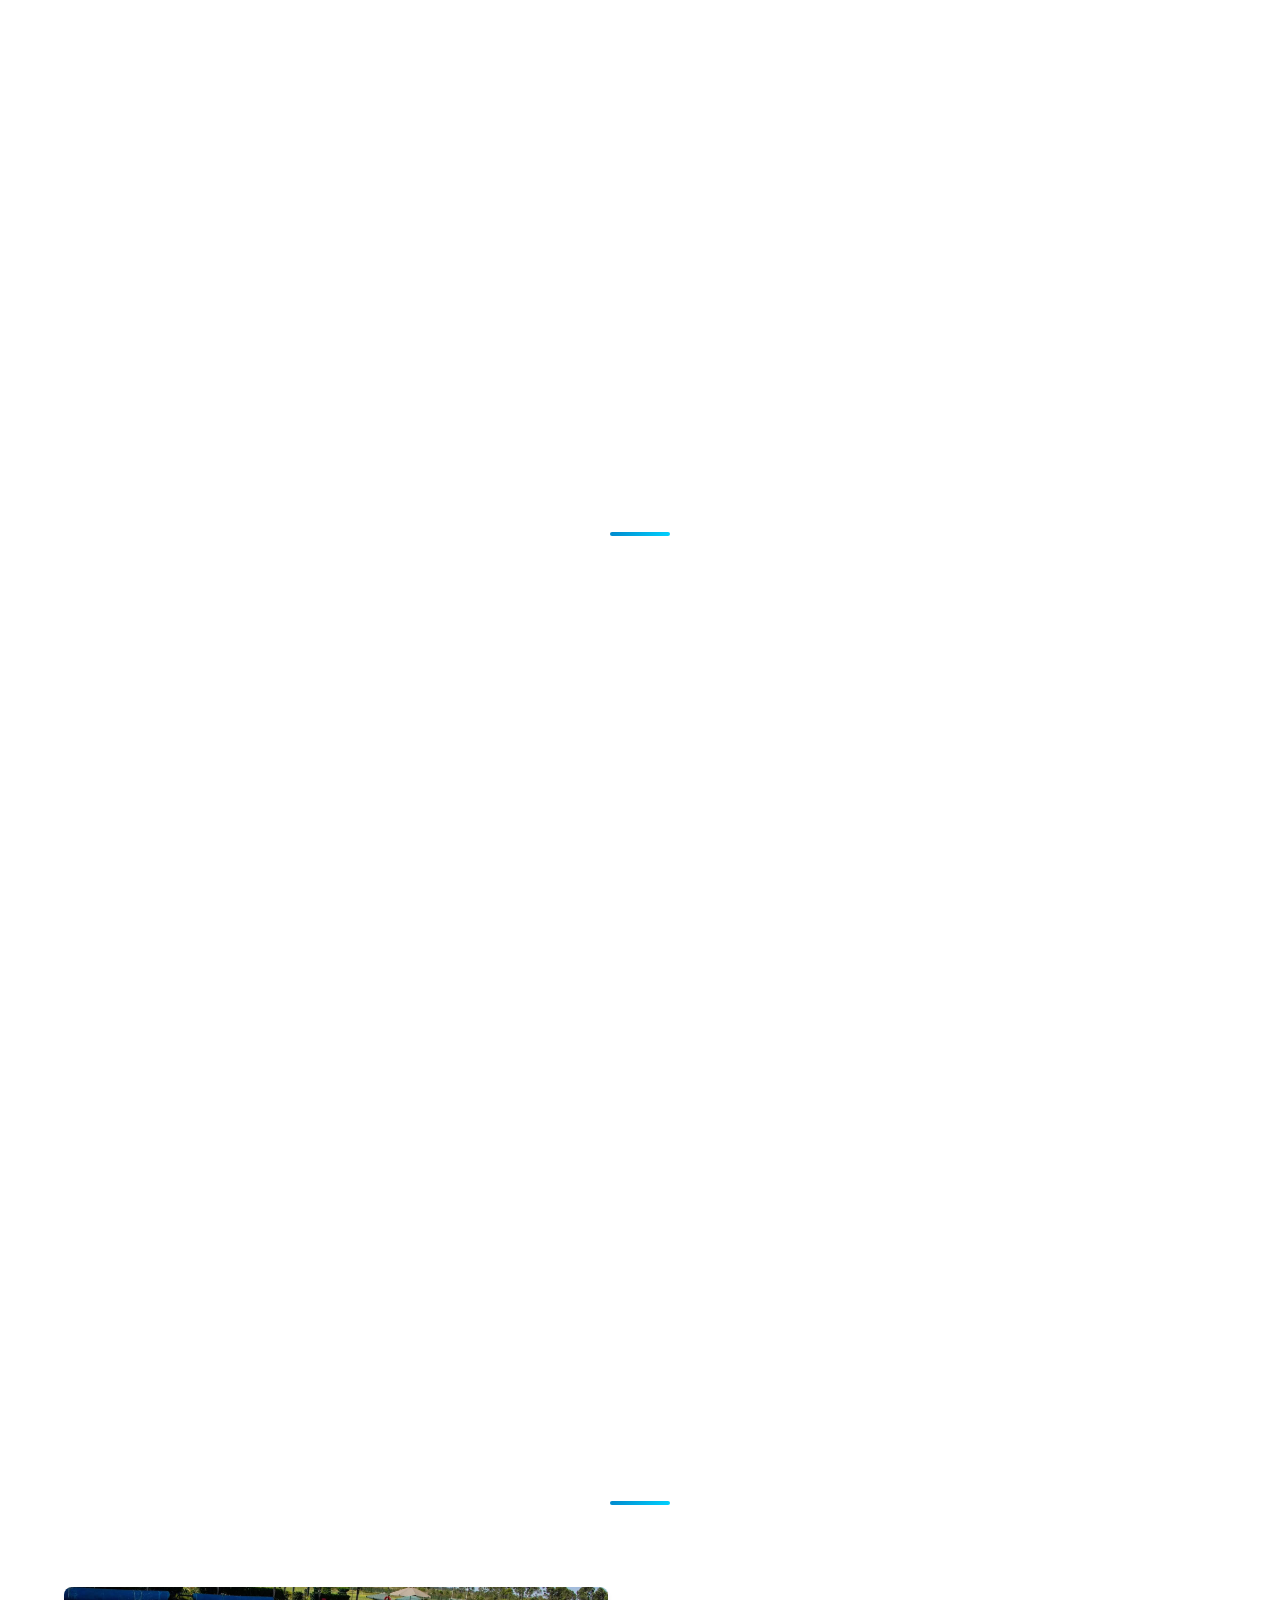
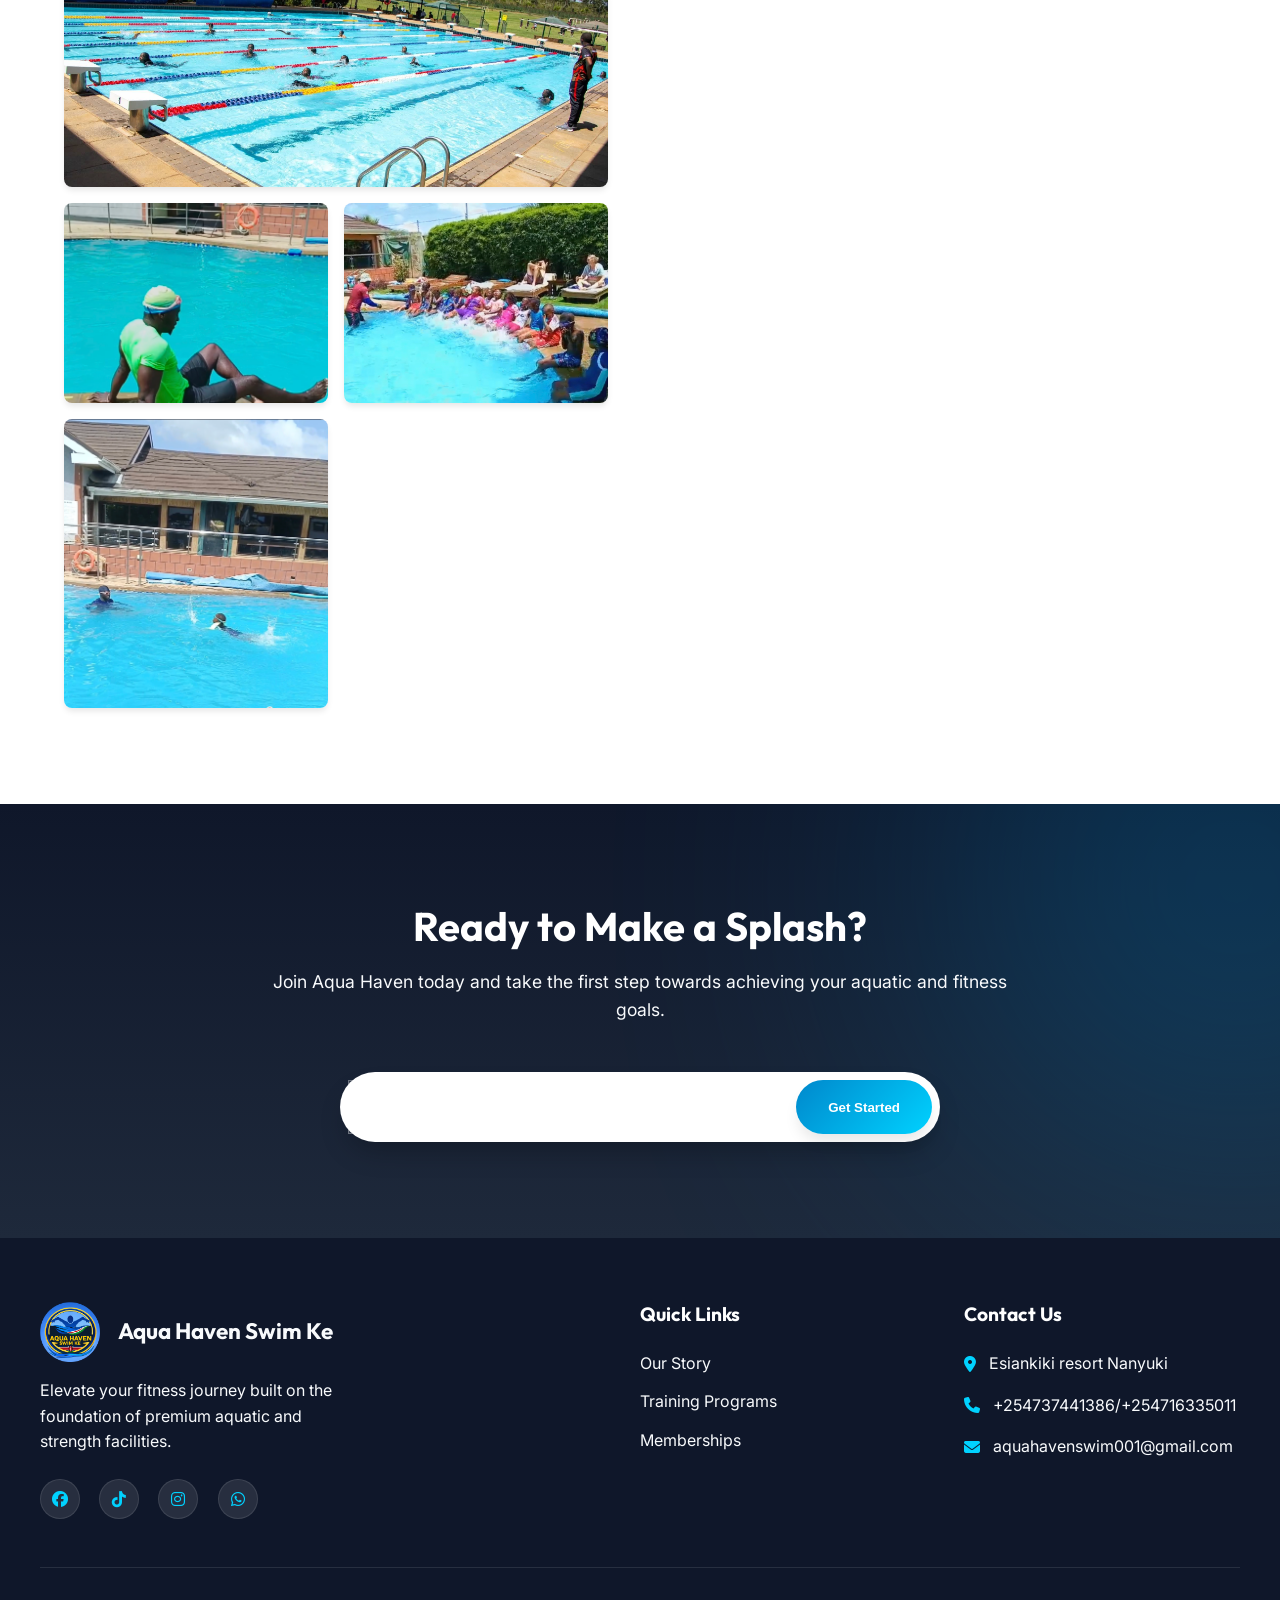
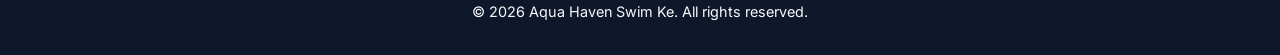
==== commit a57abc4c: "feat: implement SEO optimization, social sharing assets, and Google Search Console preparation" ====
--- a/index.html
+++ b/index.html
@@ -3,7 +3,40 @@
   <head>
     <meta charset="UTF-8" />
     <meta name="viewport" content="width=device-width, initial-scale=1.0" />
-    <title>Aqua Haven Swim & Gym | Premium Training Facility</title>
+    <title>Aqua Haven Swim & Gym | Premium Training Facility in Nanyuki</title>
+    <link rel="canonical" href="https://aquahavenswim.ke/" />
+    <meta name="google-site-verification" content="googlea95eac0361a44ed0" />
+    <meta
+      name="description"
+      content="Dive into your ultimate potential at Aqua Haven Swim & Gym. Experience Olympic-grade swimming facilities, elite coaching, and a high-performance gym in Nanyuki."
+    />
+
+    <!-- Open Graph / Facebook -->
+    <meta property="og:type" content="website" />
+    <meta property="og:url" content="https://aquahavenswim.ke/" />
+    <meta
+      property="og:title"
+      content="Aqua Haven Swim & Gym | Premium Training Facility in Nanyuki"
+    />
+    <meta
+      property="og:description"
+      content="Dive into your ultimate potential at Aqua Haven Swim & Gym. Experience Olympic-grade swimming facilities, elite coaching, and a high-performance gym in Nanyuki."
+    />
+    <meta property="og:image" content="images/social-share.png" />
+
+    <!-- Twitter -->
+    <meta property="twitter:card" content="summary_large_image" />
+    <meta property="twitter:url" content="https://aquahavenswim.ke/" />
+    <meta
+      property="twitter:title"
+      content="Aqua Haven Swim & Gym | Premium Training Facility in Nanyuki"
+    />
+    <meta
+      property="twitter:description"
+      content="Dive into your ultimate potential at Aqua Haven Swim & Gym. Experience Olympic-grade swimming facilities, elite coaching, and a high-performance gym in Nanyuki."
+    />
+    <meta property="twitter:image" content="images/social-share.png" />
+
     <!-- Google Fonts: Inter & Outfit -->
     <link rel="preconnect" href="https://fonts.googleapis.com" />
     <link rel="preconnect" href="https://fonts.gstatic.com" crossorigin />
@@ -25,7 +58,10 @@
     <nav class="navbar">
       <div class="nav-container">
         <a href="index.html" class="logo">
-          <img src="images/file_0000000071d0720cb99aed08f7c5b2e5.png" alt="Aqua Haven Swim Ke Logo">
+          <img
+            src="images/file_0000000071d0720cb99aed08f7c5b2e5.png"
+            alt="Aqua Haven Swim Ke Logo"
+          />
           <span class="logo-text">Aqua Haven Swim Ke</span>
         </a>
         <ul class="nav-links">
@@ -82,8 +118,7 @@
                     >
                   </li>
                   <li>
-                    <a
-                     href="adult-training.html"
+                    <a href="adult-training.html"
                       ><i class="fa-solid fa-person-swimming"></i> Adult
                       Training Program</a
                     >
@@ -110,19 +145,49 @@
               </div>
             </div>
           </li>
-          <li class="nav-item"><a href="#contact" class="btn-primary">Book Now</a></li>
-          
+          <li class="nav-item">
+            <a href="#contact" class="btn-primary">Book Now</a>
+          </li>
+
           <!-- Mobile Menu Footer (Visible only on mobile/active menu) -->
           <li class="mobile-menu-footer">
             <div class="mobile-contact-info">
-              <p><i class="fa-solid fa-phone"></i> +254737441386/+254716335011</p>
-              <p><i class="fa-solid fa-envelope"></i> aquahavenswim001@gmail.com</p>
+              <p>
+                <i class="fa-solid fa-phone"></i> +254737441386/+254716335011
+              </p>
+              <p>
+                <i class="fa-solid fa-envelope"></i> aquahavenswim001@gmail.com
+              </p>
             </div>
             <div class="mobile-social-links">
-              <a href="https://www.facebook.com/profile.php?id=61585278077713&mibextid=ZbWKwL" target="_blank" rel="noopener" aria-label="Facebook"><i class="fa-brands fa-facebook"></i></a>
-              <a href="https://www.tiktok.com/@aquahavenswimke737441386" target="_blank" rel="noopener" aria-label="TikTok"><i class="fa-brands fa-tiktok"></i></a>
-              <a href="https://www.instagram.com/invites/contact/?utm_source=ig_contact_invite&utm_medium=copy_link&utm_content=10xbmyiu" target="_blank" rel="noopener" aria-label="Instagram"><i class="fa-brands fa-instagram"></i></a>
-              <a href="https://wa.me/254716335011" target="_blank" rel="noopener" aria-label="WhatsApp"><i class="fa-brands fa-whatsapp"></i></a>
+              <a
+                href="https://www.facebook.com/profile.php?id=61585278077713&mibextid=ZbWKwL"
+                target="_blank"
+                rel="noopener"
+                aria-label="Facebook"
+                ><i class="fa-brands fa-facebook"></i
+              ></a>
+              <a
+                href="https://www.tiktok.com/@aquahavenswimke737441386"
+                target="_blank"
+                rel="noopener"
+                aria-label="TikTok"
+                ><i class="fa-brands fa-tiktok"></i
+              ></a>
+              <a
+                href="https://www.instagram.com/invites/contact/?utm_source=ig_contact_invite&utm_medium=copy_link&utm_content=10xbmyiu"
+                target="_blank"
+                rel="noopener"
+                aria-label="Instagram"
+                ><i class="fa-brands fa-instagram"></i
+              ></a>
+              <a
+                href="https://wa.me/254716335011"
+                target="_blank"
+                rel="noopener"
+                aria-label="WhatsApp"
+                ><i class="fa-brands fa-whatsapp"></i
+              ></a>
             </div>
           </li>
         </ul>
@@ -319,7 +384,10 @@
                   </li>
                   <li><i class="fa-solid fa-droplet"></i> Fun and Fitness</li>
                 </ul>
-                <a href="#contact" class="card-link book-now-trigger" data-plan="water-safety"
+                <a
+                  href="#contact"
+                  class="card-link book-now-trigger"
+                  data-plan="water-safety"
                   >Learn More <i class="fa-solid fa-arrow-right"></i
                 ></a>
               </div>
@@ -348,7 +416,10 @@
                     Performance Training
                   </li>
                 </ul>
-                <a href="#contact" class="card-link book-now-trigger" data-plan="competitive"
+                <a
+                  href="#contact"
+                  class="card-link book-now-trigger"
+                  data-plan="competitive"
                   >Learn More <i class="fa-solid fa-arrow-right"></i
                 ></a>
               </div>
@@ -377,7 +448,10 @@
                     Level
                   </li>
                 </ul>
-                <a href="#contact" class="card-link book-now-trigger" data-plan="specialized"
+                <a
+                  href="#contact"
+                  class="card-link book-now-trigger"
+                  data-plan="specialized"
                   >Learn More <i class="fa-solid fa-arrow-right"></i
                 ></a>
               </div>
@@ -402,26 +476,58 @@
         <div class="container">
           <div class="text-center-box">
             <h2 class="section-title">Training Highlights</h2>
-            <p class="section-subtitle">Experience the progress and dedication of our athletes in action.</p>
+            <p class="section-subtitle">
+              Experience the progress and dedication of our athletes in action.
+            </p>
           </div>
           <div class="video-grid">
             <div class="video-item">
-              <video src="images/VID_20260306_124049.mp4" autoplay muted loop></video>
+              <video
+                src="images/VID_20260306_124049.mp4"
+                autoplay
+                muted
+                loop
+              ></video>
             </div>
             <div class="video-item">
-              <video src="images/VID_20260304_111539.mp4" autoplay muted loop></video>
+              <video
+                src="images/VID_20260304_111539.mp4"
+                autoplay
+                muted
+                loop
+              ></video>
             </div>
             <div class="video-item">
-              <video src="images/VID_20260227_111240.mp4" autoplay muted loop></video>
+              <video
+                src="images/VID_20260227_111240.mp4"
+                autoplay
+                muted
+                loop
+              ></video>
             </div>
             <div class="video-item">
-              <video src="images/VID_20260218_122702.mp4" autoplay muted loop></video>
+              <video
+                src="images/VID_20260218_122702.mp4"
+                autoplay
+                muted
+                loop
+              ></video>
             </div>
             <div class="video-item">
-              <video src="images/VID_20260215_092709.mp4" autoplay muted loop></video>
+              <video
+                src="images/VID_20260215_092709.mp4"
+                autoplay
+                muted
+                loop
+              ></video>
             </div>
             <div class="video-item">
-              <video src="images/VID_20260214_145749.mp4" autoplay muted loop></video>
+              <video
+                src="images/VID_20260214_145749.mp4"
+                autoplay
+                muted
+                loop
+              ></video>
             </div>
           </div>
         </div>
@@ -455,14 +561,14 @@
                 <li>
                   <i class="fa-solid fa-check"></i> Locker & Towel Service
                 </li>
-                <li>
-                  <i class="fa-solid fa-check"></i> Progress Reports
-                </li>
+                <li><i class="fa-solid fa-check"></i> Progress Reports</li>
                 <li class="disabled">
                   <i class="fa-solid fa-xmark"></i> Recovery Zone Access
                 </li>
               </ul>
-              <a href="#contact" class="btn-outline" data-plan="kids">Select Plan</a>
+              <a href="#contact" class="btn-outline" data-plan="kids"
+                >Select Plan</a
+              >
             </div>
 
             <!-- Pricing Card 2 (Popular) -->
@@ -485,7 +591,12 @@
                 <li><i class="fa-solid fa-check"></i> 2 Coached Sessions/mo</li>
                 <li><i class="fa-solid fa-check"></i> Recovery Zone Access</li>
               </ul>
-              <a href="#contact" class="btn-primary book-now-trigger" data-plan="adult">Book Now</a>
+              <a
+                href="#contact"
+                class="btn-primary book-now-trigger"
+                data-plan="adult"
+                >Book Now</a
+              >
             </div>
 
             <!-- Pricing Card 3 -->
@@ -501,9 +612,7 @@
               <ul class="pricing-features">
                 <li><i class="fa-solid fa-check"></i> Full Gym Access</li>
                 <li><i class="fa-solid fa-check"></i> Strength Equipment</li>
-                <li>
-                  <i class="fa-solid fa-check"></i> Cardio Zone Access
-                </li>
+                <li><i class="fa-solid fa-check"></i> Cardio Zone Access</li>
                 <li>
                   <i class="fa-solid fa-check"></i> Personalized Gym Program
                 </li>
@@ -511,7 +620,12 @@
                   <i class="fa-solid fa-xmark"></i> Pool Access
                 </li>
               </ul>
-              <a href="#contact" class="btn-outline book-now-trigger" data-plan="gym">Select Plan</a>
+              <a
+                href="#contact"
+                class="btn-outline book-now-trigger"
+                data-plan="gym"
+                >Select Plan</a
+              >
             </div>
           </div>
         </div>
@@ -637,7 +751,10 @@
       <div class="footer-content">
         <div class="footer-brand">
           <a href="index.html" class="logo">
-            <img src="images/file_0000000071d0720cb99aed08f7c5b2e5.png" alt="Aqua Haven Swim Ke Logo">
+            <img
+              src="images/file_0000000071d0720cb99aed08f7c5b2e5.png"
+              alt="Aqua Haven Swim Ke Logo"
+            />
             <span class="logo-text">Aqua Haven Swim Ke</span>
           </a>
           <p>
@@ -645,10 +762,34 @@
             aquatic and strength facilities.
           </p>
           <div class="footer-social">
-            <a href="https://www.facebook.com/profile.php?id=61585278077713&mibextid=ZbWKwL" target="_blank" rel="noopener" aria-label="Facebook"><i class="fa-brands fa-facebook"></i></a>
-            <a href="https://www.tiktok.com/@aquahavenswimke737441386" target="_blank" rel="noopener" aria-label="TikTok"><i class="fa-brands fa-tiktok"></i></a>
-            <a href="https://www.instagram.com/invites/contact/?utm_source=ig_contact_invite&utm_medium=copy_link&utm_content=10xbmyiu" target="_blank" rel="noopener" aria-label="Instagram"><i class="fa-brands fa-instagram"></i></a>
-            <a href="https://wa.me/254716335011" target="_blank" rel="noopener" aria-label="WhatsApp"><i class="fa-brands fa-whatsapp"></i></a>
+            <a
+              href="https://www.facebook.com/profile.php?id=61585278077713&mibextid=ZbWKwL"
+              target="_blank"
+              rel="noopener"
+              aria-label="Facebook"
+              ><i class="fa-brands fa-facebook"></i
+            ></a>
+            <a
+              href="https://www.tiktok.com/@aquahavenswimke737441386"
+              target="_blank"
+              rel="noopener"
+              aria-label="TikTok"
+              ><i class="fa-brands fa-tiktok"></i
+            ></a>
+            <a
+              href="https://www.instagram.com/invites/contact/?utm_source=ig_contact_invite&utm_medium=copy_link&utm_content=10xbmyiu"
+              target="_blank"
+              rel="noopener"
+              aria-label="Instagram"
+              ><i class="fa-brands fa-instagram"></i
+            ></a>
+            <a
+              href="https://wa.me/254716335011"
+              target="_blank"
+              rel="noopener"
+              aria-label="WhatsApp"
+              ><i class="fa-brands fa-whatsapp"></i
+            ></a>
           </div>
         </div>
         <div class="footer-links">
@@ -866,7 +1007,7 @@
         </button>
         <div class="video-container-full">
           <video id="modalVideo" controls>
-            <source src="" type="video/mp4">
+            <source src="" type="video/mp4" />
             Your browser does not support the video tag.
           </video>
         </div>
